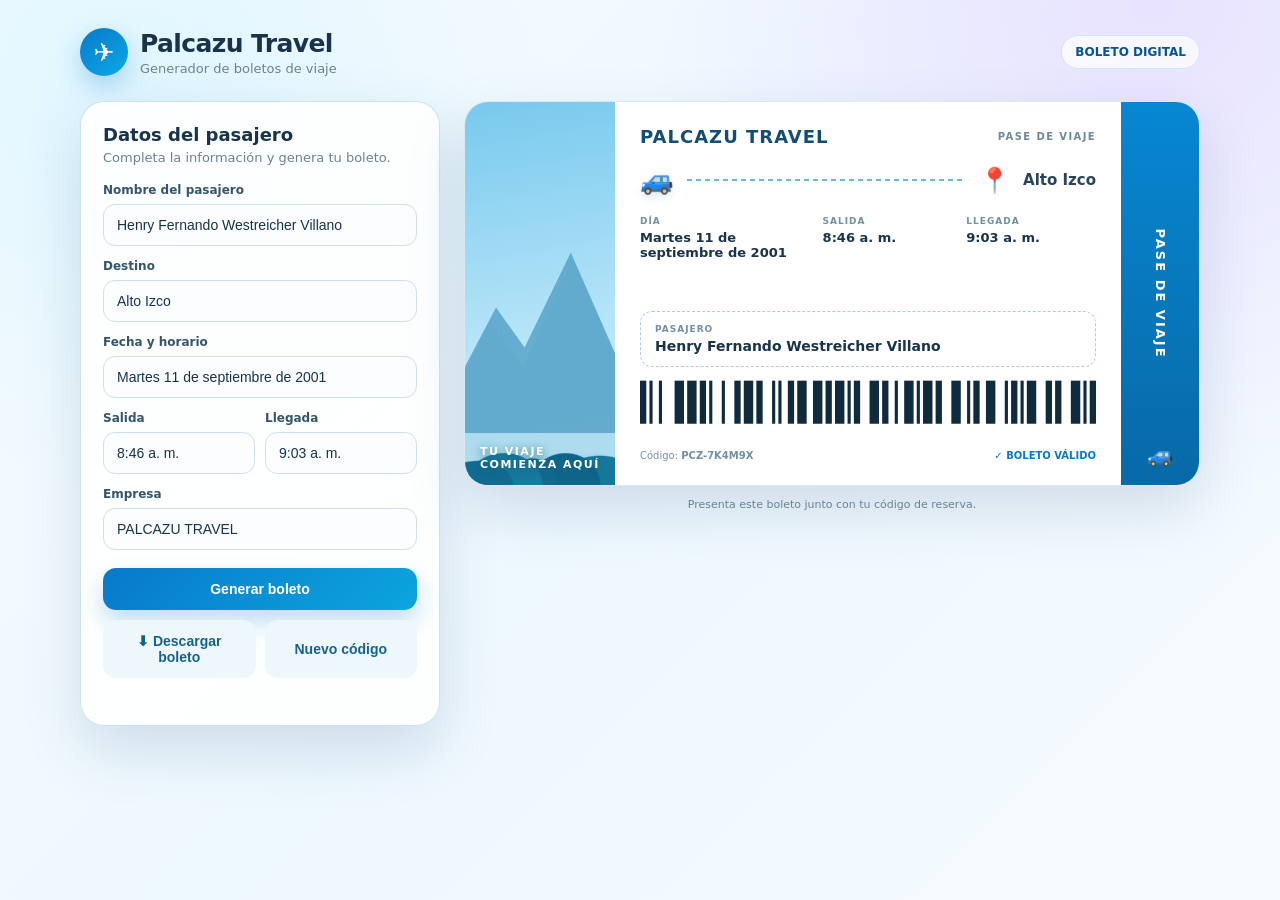
==== index.html @ debd3571 "Rename palcazu_travel_generador-1.html to index.html" ====
<!DOCTYPE html>
<html lang="es">
<head>
<meta charset="UTF-8">
<meta name="viewport" content="width=device-width, initial-scale=1.0">
<title>Palcazu Travel — Generador de boletos digitales</title>
<style>
  :root{
    --blue:#0879c9;
    --blue-dark:#07558e;
    --sky:#eaf7ff;
    --ink:#18334a;
    --muted:#6c8292;
    --line:#cfe4ef;
    --white:#fff;
    --shadow:0 24px 60px rgba(12,70,105,.15);
  }
  *{box-sizing:border-box}
  body{
    margin:0;
    min-height:100vh;
    font-family:Inter,system-ui,-apple-system,BlinkMacSystemFont,"Segoe UI",sans-serif;
    color:var(--ink);
    background:
      radial-gradient(circle at 10% 10%, #dff6ff 0, transparent 30%),
      radial-gradient(circle at 90% 0%, #e8e2ff 0, transparent 35%),
      linear-gradient(135deg,#f7fcff,#eef8ff 50%,#f7fbff);
    padding:28px 16px 50px;
  }
  .app{max-width:1120px;margin:auto}
  header{
    display:flex;align-items:center;justify-content:space-between;gap:18px;
    margin-bottom:25px;
    animation:drop .65s ease both;
  }
  .brand{display:flex;align-items:center;gap:12px}
  .brand-mark{
    width:48px;height:48px;border-radius:50%;
    display:grid;place-items:center;color:white;font-size:25px;
    background:linear-gradient(145deg,var(--blue),#0ca9e8);
    box-shadow:0 10px 25px rgba(8,121,201,.28);
  }
  h1{font-size:25px;margin:0 0 3px;letter-spacing:-.6px}
  .subtitle{font-size:13px;color:var(--muted)}
  .badge{
    border:1px solid #c9e8f7;background:rgba(255,255,255,.72);
    padding:9px 13px;border-radius:999px;font-size:12px;font-weight:700;color:var(--blue-dark)
  }
  .layout{display:grid;grid-template-columns:360px 1fr;gap:24px;align-items:start}
  .panel{
    background:rgba(255,255,255,.88);border:1px solid rgba(190,220,235,.8);
    border-radius:24px;padding:22px;box-shadow:var(--shadow);
    animation:rise .7s .08s ease both;
  }
  .panel h2{margin:0 0 5px;font-size:18px}
  .panel p{margin:0 0 18px;color:var(--muted);font-size:13px}
  label{display:block;font-size:12px;font-weight:800;margin:13px 0 7px;color:#34556c}
  input{
    width:100%;padding:12px 13px;border-radius:12px;border:1px solid #cfe0ea;
    outline:none;background:#fbfdff;color:var(--ink);font-size:14px;transition:.2s;
  }
  input:focus{border-color:#65b9e8;box-shadow:0 0 0 4px rgba(53,171,230,.12)}
  .two{display:grid;grid-template-columns:1fr 1fr;gap:10px}
  button{
    border:0;border-radius:13px;padding:13px 16px;font-weight:800;font-size:14px;
    cursor:pointer;transition:transform .2s,box-shadow .2s,filter .2s;
  }
  button:hover{transform:translateY(-2px);filter:brightness(1.03)}
  .primary{width:100%;margin-top:18px;color:#fff;background:linear-gradient(135deg,var(--blue),#0ca5df);box-shadow:0 12px 24px rgba(8,121,201,.25)}
  .secondary{background:#edf7fc;color:#14638d}
  .actions{display:grid;grid-template-columns:1fr 1fr;gap:9px;margin-top:10px}
  .preview-wrap{animation:rise .7s .16s ease both}
  .ticket{
    position:relative;overflow:hidden;
    background:#fff;border:1px solid #d8e9f1;border-radius:24px;
    box-shadow:var(--shadow);min-height:385px;
    display:grid;grid-template-columns:150px 1fr 78px;
  }
  .ticket:after{
    content:"";position:absolute;inset:0;pointer-events:none;
    background:linear-gradient(115deg,transparent 25%,rgba(255,255,255,.65) 47%,transparent 62%);
    transform:translateX(-130%);animation:shine 5s 1.2s infinite;
  }
  .scene{
    position:relative;background:linear-gradient(170deg,#78c9ee,#dff7ff);
    overflow:hidden;
  }
  .mountain{
    position:absolute;left:-35px;right:-35px;bottom:52px;height:190px;
    background:#4b9bc3;clip-path:polygon(0 100%,30% 34%,43% 55%,64% 5%,100% 100%);
    opacity:.75;
  }
  .mountain.back{bottom:34px;background:#a9d9ed;transform:scale(1.12);opacity:.85}
  .trees{position:absolute;bottom:0;left:0;right:0;height:92px;background:
    radial-gradient(ellipse at 8% 100%,#126a91 0 18%,transparent 19%),
    radial-gradient(ellipse at 26% 100%,#177a9e 0 24%,transparent 25%),
    radial-gradient(ellipse at 45% 100%,#126a91 0 20%,transparent 21%),
    radial-gradient(ellipse at 67% 100%,#0f668b 0 24%,transparent 25%),
    radial-gradient(ellipse at 90% 100%,#16799c 0 22%,transparent 23%);
  }
  .scene-title{position:absolute;left:15px;bottom:14px;color:#fff;font-size:11px;font-weight:800;letter-spacing:1.5px;text-transform:uppercase;text-shadow:0 2px 8px #17617e}
  .main-info{padding:24px 25px;display:flex;flex-direction:column}
  .topline{display:flex;align-items:center;justify-content:space-between;gap:12px}
  .company{font-weight:900;color:#124d73;letter-spacing:1px;font-size:18px}
  .mini{font-size:10px;color:#6f8998;font-weight:700;letter-spacing:1.4px}
  .route{display:flex;align-items:center;gap:13px;margin:17px 0 20px}
  .car{font-size:27px;color:var(--blue);filter:drop-shadow(0 4px 4px rgba(8,121,201,.14))}
  .route-line{height:2px;flex:1;background:repeating-linear-gradient(90deg,#67b9df 0 5px,transparent 5px 9px);position:relative}
  .pin{font-size:25px;color:var(--blue)}
  .destination{font-size:15px;font-weight:900;color:#29455a}
  .fields{display:grid;grid-template-columns:1.3fr 1fr 1fr;gap:14px;margin-bottom:19px}
  .field .label{font-size:9px;color:#7290a0;font-weight:800;text-transform:uppercase;letter-spacing:1px}
  .field .value{font-size:13px;font-weight:850;margin-top:4px}
  .passenger{border:1px dashed #a9cfdf;border-radius:12px;padding:12px 14px;margin-top:auto}
  .passenger small{display:block;font-size:9px;color:#73909f;text-transform:uppercase;font-weight:800;letter-spacing:1px}
  .passenger strong{display:block;margin-top:4px;font-size:14px}
  .barcode-box{margin-top:12px;display:flex;align-items:center;justify-content:center;height:58px;overflow:hidden}
  #barcode{width:100%;height:58px}
  .side{
    background:linear-gradient(180deg,#0787d3,#0869a6);
    color:#fff;display:flex;align-items:center;justify-content:center;position:relative;
  }
  .side-content{transform:rotate(90deg);white-space:nowrap;font-weight:900;letter-spacing:2px;font-size:13px}
  .side-car{position:absolute;bottom:18px;font-size:21px}
  .ticket-footer{display:flex;justify-content:space-between;align-items:center;margin-top:13px;color:#7390a0;font-size:10px}
  .valid{color:#0879c9;font-weight:900}
  .help{
    margin-top:12px;text-align:center;font-size:11px;color:#718997;
  }
  @keyframes rise{from{opacity:0;transform:translateY(18px)}to{opacity:1;transform:none}}
  @keyframes drop{from{opacity:0;transform:translateY(-12px)}to{opacity:1;transform:none}}
  @keyframes shine{0%,55%{transform:translateX(-130%)}75%,100%{transform:translateX(130%)}}
  @media(max-width:850px){
    .layout{grid-template-columns:1fr}
    .panel{order:2}
    .preview-wrap{order:1}
  }
  @media(max-width:620px){
    body{padding:18px 10px 35px}
    header{align-items:flex-start}
    .badge{display:none}
    .ticket{grid-template-columns:1fr 55px;min-height:430px}
    .scene{display:none}
    .main-info{padding:21px}
    .fields{grid-template-columns:1fr 1fr}
    .fields .field:first-child{grid-column:1/-1}
  }
  @media print{
    body{background:#fff;padding:0}
    header,.panel,.help{display:none!important}
    .preview-wrap{animation:none}
    .ticket{box-shadow:none;border:1px solid #bbb;max-width:850px;margin:0 auto}
  }
</style>
</head>
<body>
<div class="app">
  <header>
    <div class="brand">
      <div class="brand-mark">✈</div>
      <div>
        <h1>Palcazu Travel</h1>
        <div class="subtitle">Generador de boletos de viaje</div>
      </div>
    </div>
    <div class="badge">BOLETO DIGITAL</div>
  </header>

  <div class="layout">
    <section class="panel">
      <h2>Datos del pasajero</h2>
      <p>Completa la información y genera tu boleto.</p>

      <label for="passenger">Nombre del pasajero</label>
      <input id="passenger" value="Henry Fernando Westreicher Villano">

      <label for="destination">Destino</label>
      <input id="destination" value="Alto Izco">

      <label>Fecha y horario</label>
      <input id="date" value="Martes 11 de septiembre de 2001">

      <div class="two">
        <div>
          <label for="departure">Salida</label>
          <input id="departure" value="8:46 a. m.">
        </div>
        <div>
          <label for="arrival">Llegada</label>
          <input id="arrival" value="9:03 a. m.">
        </div>
      </div>

      <label for="company">Empresa</label>
      <input id="company" value="PALCAZU TRAVEL">

      <button class="primary" onclick="generateTicket()">Generar boleto</button>
      <div class="actions">
        <button class="secondary" onclick="downloadTicket()">⬇ Descargar boleto</button>
        <button class="secondary" onclick="randomCode()">Nuevo código</button>
      </div>
      <div id="downloadStatus" style="font-size:11px;color:#0879c9;text-align:center;margin-top:9px;min-height:16px"></div>
    </section>

    <section class="preview-wrap">
      <div class="ticket" id="ticket">
        <div class="scene">
          <div class="mountain back"></div>
          <div class="mountain"></div>
          <div class="trees"></div>
          <div class="scene-title">Tu viaje comienza aquí</div>
        </div>

        <div class="main-info">
          <div class="topline">
            <div class="company" id="outCompany">PALCAZU TRAVEL</div>
            <div class="mini">PASE DE VIAJE</div>
          </div>

          <div class="route">
            <div class="car">🚙</div>
            <div class="route-line"></div>
            <div class="pin">📍</div>
            <div class="destination" id="outDestination">Alto Izco</div>
          </div>

          <div class="fields">
            <div class="field">
              <div class="label">Día</div>
              <div class="value" id="outDate">Martes 11 de septiembre de 2001</div>
            </div>
            <div class="field">
              <div class="label">Salida</div>
              <div class="value" id="outDeparture">8:46 a. m.</div>
            </div>
            <div class="field">
              <div class="label">Llegada</div>
              <div class="value" id="outArrival">9:03 a. m.</div>
            </div>
          </div>

          <div class="passenger">
            <small>Pasajero</small>
            <strong id="outPassenger">Henry Fernando Westreicher Villano</strong>
          </div>

          <div class="barcode-box">
            <svg id="barcode" viewBox="0 0 500 70" preserveAspectRatio="none"></svg>
          </div>

          <div class="ticket-footer">
            <span>Código: <b id="outCode">PCZ-7K4M9X</b></span>
            <span class="valid">✓ BOLETO VÁLIDO</span>
          </div>
        </div>

        <div class="side">
          <div class="side-content">PASE DE VIAJE</div>
          <div class="side-car">🚙</div>
        </div>
      </div>
      <div class="help">Presenta este boleto junto con tu código de reserva.</div>
    </section>
  </div>
</div>

<script>
let ticketCode = "PCZ-7K4M9X";

function escapeHtml(value){
  return String(value).replace(/[&<>"']/g, c => ({
    "&":"&amp;","<":"&lt;",">":"&gt;",'"':"&quot;","'":"&#039;"
  }[c]));
}

function makeCode(){
  const chars="ABCDEFGHJKLMNPQRSTUVWXYZ23456789";
  let s="PCZ-";
  for(let i=0;i<6;i++) s+=chars[Math.floor(Math.random()*chars.length)];
  return s;
}

/* Code-128B barcode rendered without external libraries. */
function code128B(text){
  const patterns=[
    "212222","222122","222221","121223","121322","131222","122213","122312","132212","221213",
    "221312","231212","112232","122132","122231","113222","123122","123221","223211","221132",
    "221231","213212","223112","312131","311222","321122","321221","312212","322112","322211",
    "212123","212321","232121","111323","131123","131321","112313","132113","132311","211313",
    "231113","231311","112133","112331","132131","113123","113321","133121","313121","211331",
    "231131","213113","213311","213131","311123","311321","331121","312113","312311","332111",
    "314111","221411","431111","111224","111422","121124","121421","141122","141221","112214",
    "112412","122114","122411","142112","142211","241211","221114","413111","241112","134111",
    "111242","121142","121241","114212","124112","124211","411212","421112","421211","212141",
    "214121","412121","111143","111341","131141","114113","114311","411113","411311","113141",
    "114131","311141","411131","211412","211214","211232","2331112"
  ];
  let values=[104];
  for(const ch of text) values.push(ch.charCodeAt(0)-32);
  let checksum=104;
  for(let i=1;i<values.length;i++) checksum += values[i]*i;
  values.push(checksum%103,106);
  let x=0, svg=`<rect x="0" y="0" width="500" height="70" fill="white"/>`;
  const totalModules=values.reduce((sum,v)=>sum+patterns[v].split("").reduce((a,n)=>a+Number(n),0),0);
  const scale=500/totalModules;
  for(const v of values){
    const p=patterns[v];
    for(let i=0;i<p.length;i++){
      const w=Number(p[i])*scale;
      if(i%2===0) svg+=`<rect x="${x.toFixed(2)}" y="2" width="${w.toFixed(2)}" height="52" fill="#102b3e"/>`;
      x+=w;
    }
  }
  return svg;
}

function renderBarcode(){
  document.getElementById("barcode").innerHTML=code128B(ticketCode);
}

function randomCode(){
  ticketCode=makeCode();
  document.getElementById("outCode").textContent=ticketCode;
  renderBarcode();
}


function xmlEscape(value){
  return String(value).replace(/&/g,"&amp;").replace(/</g,"&lt;").replace(/>/g,"&gt;")
    .replace(/"/g,"&quot;").replace(/'/g,"&apos;");
}

function downloadTicket(){
  const passenger = document.getElementById("outPassenger").textContent;
  const destination = document.getElementById("outDestination").textContent;
  const date = document.getElementById("outDate").textContent;
  const departure = document.getElementById("outDeparture").textContent;
  const arrival = document.getElementById("outArrival").textContent;
  const company = document.getElementById("outCompany").textContent;
  const code = document.getElementById("outCode").textContent;
  const barcode = document.getElementById("barcode").innerHTML;

  const W=1200, H=610;
  const svg = `
  <svg xmlns="http://www.w3.org/2000/svg" width="${W}" height="${H}" viewBox="0 0 ${W} ${H}">
    <defs>
      <linearGradient id="bg" x1="0" y1="0" x2="1" y2="1">
        <stop offset="0" stop-color="#ffffff"/><stop offset="1" stop-color="#f5fbff"/>
      </linearGradient>
      <linearGradient id="blue" x1="0" y1="0" x2="0" y2="1">
        <stop offset="0" stop-color="#0787d3"/><stop offset="1" stop-color="#0869a6"/>
      </linearGradient>
      <linearGradient id="scene" x1="0" y1="0" x2="0" y2="1">
        <stop offset="0" stop-color="#78c9ee"/><stop offset="1" stop-color="#dff7ff"/>
      </linearGradient>
      <filter id="shadow" x="-20%" y="-20%" width="140%" height="150%">
        <feDropShadow dx="0" dy="18" stdDeviation="18" flood-color="#0c4669" flood-opacity=".16"/>
      </filter>
      <clipPath id="leftClip"><rect x="45" y="55" width="235" height="500" rx="22"/></clipPath>
    </defs>

    <rect width="${W}" height="${H}" fill="url(#bg)"/>
    <rect x="45" y="55" width="1110" height="500" rx="26" fill="white" stroke="#d8e9f1" stroke-width="2" filter="url(#shadow)"/>

    <rect x="45" y="55" width="235" height="500" rx="22" fill="url(#scene)"/>
    <g clip-path="url(#leftClip)">
      <path d="M0 555 L90 335 L145 405 L205 215 L340 555Z" fill="#a9d9ed"/>
      <path d="M0 555 L115 380 L170 450 L230 300 L355 555Z" fill="#4b9bc3" opacity=".78"/>
      <path d="M0 555 C55 470 90 470 145 555 C190 470 240 455 300 555 C335 475 380 480 420 555Z" fill="#126a91"/>
    </g>
    <text x="68" y="525" fill="white" font-family="Arial,sans-serif" font-size="13" font-weight="700" letter-spacing="2">TU VIAJE COMIENZA AQUÍ</text>

    <text x="315" y="112" fill="#124d73" font-family="Arial,sans-serif" font-size="28" font-weight="900" letter-spacing="1">${xmlEscape(company)}</text>
    <text x="1020" y="112" text-anchor="end" fill="#6f8998" font-family="Arial,sans-serif" font-size="13" font-weight="700" letter-spacing="2">PASE DE VIAJE</text>

    <text x="315" y="165" fill="#0879c9" font-family="Arial,sans-serif" font-size="38">🚙</text>
    <path d="M370 165 H965" stroke="#67b9df" stroke-width="3" stroke-dasharray="7 7"/>
    <text x="980" y="168" fill="#0879c9" font-family="Arial,sans-serif" font-size="32">●</text>
    <text x="1018" y="168" fill="#29455a" font-family="Arial,sans-serif" font-size="18" font-weight="900">${xmlEscape(destination)}</text>

    <text x="315" y="222" fill="#7290a0" font-family="Arial,sans-serif" font-size="11" font-weight="800" letter-spacing="1">DÍA</text>
    <text x="315" y="244" fill="#18334a" font-family="Arial,sans-serif" font-size="16" font-weight="800">${xmlEscape(date)}</text>

    <text x="700" y="222" fill="#7290a0" font-family="Arial,sans-serif" font-size="11" font-weight="800" letter-spacing="1">SALIDA</text>
    <text x="700" y="244" fill="#18334a" font-family="Arial,sans-serif" font-size="16" font-weight="800">${xmlEscape(departure)}</text>

    <text x="865" y="222" fill="#7290a0" font-family="Arial,sans-serif" font-size="11" font-weight="800" letter-spacing="1">LLEGADA</text>
    <text x="865" y="244" fill="#18334a" font-family="Arial,sans-serif" font-size="16" font-weight="800">${xmlEscape(arrival)}</text>

    <rect x="315" y="275" width="680" height="75" rx="13" fill="#fff" stroke="#a9cfdf" stroke-width="2" stroke-dasharray="6 5"/>
    <text x="335" y="300" fill="#73909f" font-family="Arial,sans-serif" font-size="11" font-weight="800" letter-spacing="1">PASAJERO</text>
    <text x="335" y="328" fill="#18334a" font-family="Arial,sans-serif" font-size="18" font-weight="900">${xmlEscape(passenger)}</text>

    <rect x="315" y="370" width="680" height="80" fill="white"/>
    <g transform="translate(315 380) scale(1.36 .98)">${barcode}</g>

    <text x="315" y="490" fill="#7390a0" font-family="Arial,sans-serif" font-size="13">Código: <tspan font-weight="900" fill="#18334a">${xmlEscape(code)}</tspan></text>
    <text x="995" y="490" text-anchor="end" fill="#0879c9" font-family="Arial,sans-serif" font-size="13" font-weight="900">✓ BOLETO VÁLIDO</text>

    <rect x="1077" y="55" width="78" height="500" rx="0" fill="url(#blue)"/>
    <g transform="translate(1116 310) rotate(90)">
      <text text-anchor="middle" fill="white" font-family="Arial,sans-serif" font-size="15" font-weight="900" letter-spacing="3">PASE DE VIAJE</text>
    </g>
    <text x="1116" y="525" text-anchor="middle" fill="white" font-family="Arial,sans-serif" font-size="25">🚙</text>
  </svg>`;

  const blob = new Blob([svg], {type:"image/svg+xml;charset=utf-8"});
  const url = URL.createObjectURL(blob);
  const img = new Image();

  img.onload = () => {
    const canvas = document.createElement("canvas");
    canvas.width = W * 2;
    canvas.height = H * 2;
    const ctx = canvas.getContext("2d");
    ctx.fillStyle = "#ffffff";
    ctx.fillRect(0,0,canvas.width,canvas.height);
    ctx.drawImage(img,0,0,canvas.width,canvas.height);
    URL.revokeObjectURL(url);

    canvas.toBlob((png) => {
      const downloadUrl = URL.createObjectURL(png);
      const a = document.createElement("a");
      a.href = downloadUrl;
      a.download = `boleto-${code}.png`;
      document.body.appendChild(a);
      a.click();
      a.remove();
      setTimeout(() => URL.revokeObjectURL(downloadUrl), 1000);

      const status = document.getElementById("downloadStatus");
      status.textContent = "✓ Boleto descargado correctamente";
      setTimeout(() => status.textContent="", 3500);
    }, "image/png");
  };

  img.onerror = () => {
    URL.revokeObjectURL(url);
    const a=document.createElement("a");
    a.href=URL.createObjectURL(blob);
    a.download=`boleto-${code}.svg`;
    a.click();
  };
  img.src = url;
}

function generateTicket(){
  const data={
    passenger:document.getElementById("passenger").value.trim() || "Pasajero",
    destination:document.getElementById("destination").value.trim() || "Destino",
    date:document.getElementById("date").value.trim() || "Fecha",
    departure:document.getElementById("departure").value.trim() || "--",
    arrival:document.getElementById("arrival").value.trim() || "--",
    company:document.getElementById("company").value.trim() || "PALCAZU TRAVEL"
  };
  document.getElementById("outPassenger").textContent=data.passenger;
  document.getElementById("outDestination").textContent=data.destination;
  document.getElementById("outDate").textContent=data.date;
  document.getElementById("outDeparture").textContent=data.departure;
  document.getElementById("outArrival").textContent=data.arrival;
  document.getElementById("outCompany").textContent=data.company.toUpperCase();
  randomCode();

  const ticket=document.getElementById("ticket");
  ticket.animate([
    {transform:"scale(.985)",opacity:.75},
    {transform:"scale(1.01)",opacity:1},
    {transform:"scale(1)",opacity:1}
  ],{duration:420,easing:"cubic-bezier(.2,.8,.2,1)"});
}
renderBarcode();
</script>
</body>
</html>
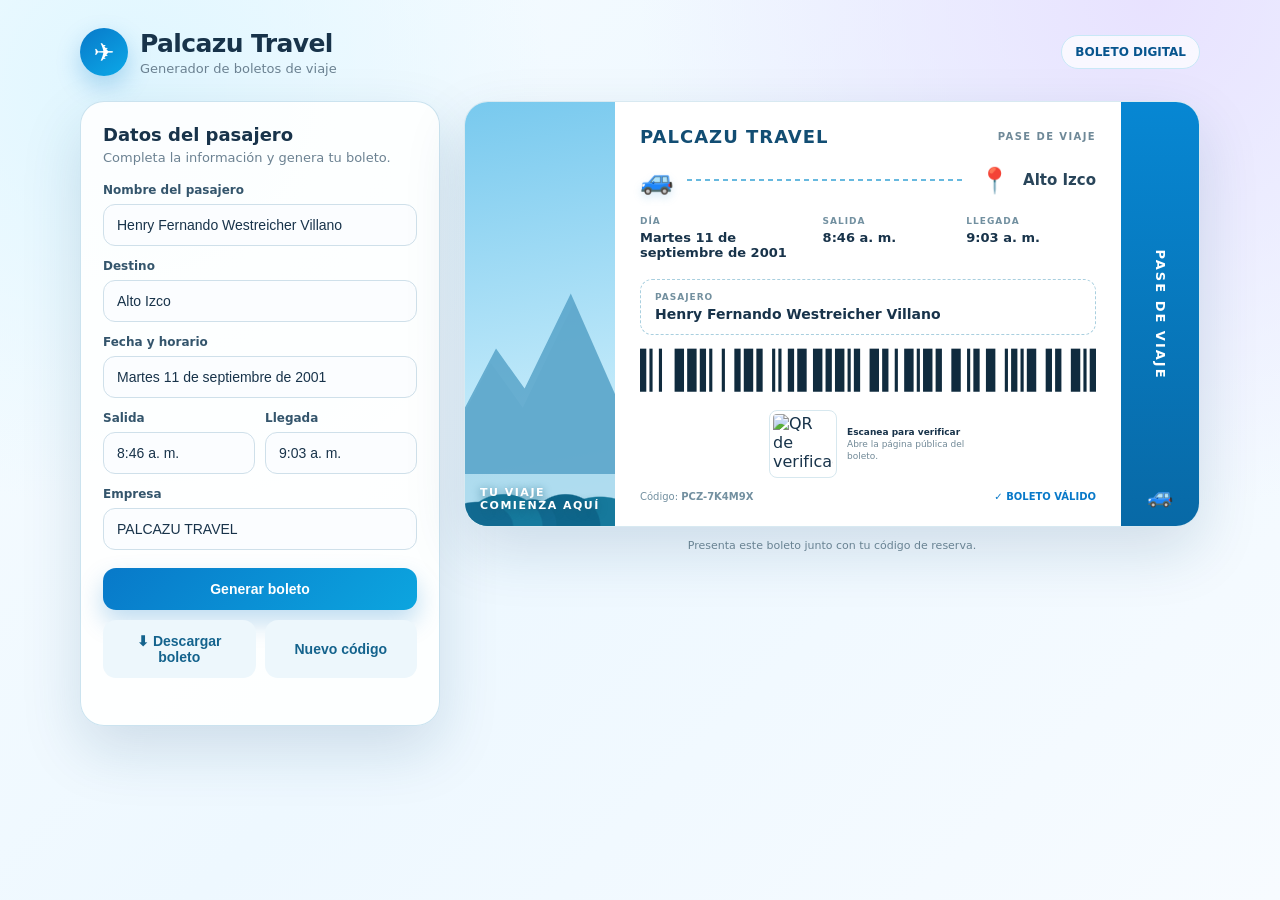
==== commit b2b83658: "Rename palcazu_travel_generador-3.html to index.html" ====
--- a/index.html
+++ b/index.html
@@ -3,7 +3,7 @@
 <head>
 <meta charset="UTF-8">
 <meta name="viewport" content="width=device-width, initial-scale=1.0">
-<title>Palcazu Travel — Generador de boletos digitales</title>
+<title>Palcazu Travel — Boletos digitales</title>
 <style>
   :root{
     --blue:#0879c9;
@@ -127,6 +127,22 @@
   .help{
     margin-top:12px;text-align:center;font-size:11px;color:#718997;
   }
+  .verify-wrap{max-width:760px;margin:35px auto;background:rgba(255,255,255,.94);border:1px solid #cfe4ef;border-radius:26px;padding:28px;box-shadow:var(--shadow);animation:rise .7s ease both}
+  .verify-head{display:flex;align-items:center;justify-content:space-between;gap:15px;margin-bottom:20px}
+  .verify-head h2{margin:0;font-size:22px}
+  .verify-ok{color:#0879c9;font-weight:900;font-size:12px}
+  .verify-grid{display:grid;grid-template-columns:1fr 190px;gap:22px;align-items:center}
+  .verify-data{display:grid;grid-template-columns:1fr 1fr;gap:12px}
+  .verify-card{border:1px solid #d9eaf2;border-radius:14px;padding:12px 14px;background:#fbfdff}
+  .verify-card.full{grid-column:1/-1}
+  .verify-card small{display:block;color:#7892a0;font-size:9px;font-weight:800;text-transform:uppercase;letter-spacing:1px}
+  .verify-card strong{display:block;margin-top:5px;font-size:14px;color:#18334a;overflow-wrap:anywhere}
+  .verify-code{text-align:center;border:1px dashed #a9cfdf;border-radius:18px;padding:15px;background:#fff}
+  .verify-code img{width:150px;height:150px;display:block;margin:auto}
+  .verify-code b{display:block;margin-top:9px;font-size:12px;color:#18334a}
+  .verify-note{margin-top:18px;text-align:center;color:#718997;font-size:11px}
+  .back-link{display:inline-block;margin-top:14px;color:#0879c9;font-weight:800;text-decoration:none;font-size:12px}
+  @media(max-width:620px){.verify-wrap{margin:20px auto;padding:20px}.verify-grid{grid-template-columns:1fr}.verify-data{grid-template-columns:1fr}.verify-card.full{grid-column:auto}.verify-code{order:-1}}
   @keyframes rise{from{opacity:0;transform:translateY(18px)}to{opacity:1;transform:none}}
   @keyframes drop{from{opacity:0;transform:translateY(-12px)}to{opacity:1;transform:none}}
   @keyframes shine{0%,55%{transform:translateX(-130%)}75%,100%{transform:translateX(130%)}}
@@ -165,6 +181,33 @@
     </div>
     <div class="badge">BOLETO DIGITAL</div>
   </header>
+
+  <div id="publicVerification" class="verify-wrap" style="display:none">
+    <div class="verify-head">
+      <div>
+        <h2>Verificación pública del boleto</h2>
+        <div class="subtitle">Palcazu Travel</div>
+      </div>
+      <div class="verify-ok">✓ BOLETO VÁLIDO</div>
+    </div>
+    <div class="verify-grid">
+      <div class="verify-data">
+        <div class="verify-card full"><small>Pasajero</small><strong id="verifyPassenger"></strong></div>
+        <div class="verify-card"><small>Destino</small><strong id="verifyDestination"></strong></div>
+        <div class="verify-card"><small>Empresa</small><strong id="verifyCompany"></strong></div>
+        <div class="verify-card"><small>Fecha</small><strong id="verifyDate"></strong></div>
+        <div class="verify-card"><small>Salida</small><strong id="verifyDeparture"></strong></div>
+        <div class="verify-card"><small>Llegada</small><strong id="verifyArrival"></strong></div>
+        <div class="verify-card full"><small>Código de reserva</small><strong id="verifyCode"></strong></div>
+      </div>
+      <div class="verify-code">
+        <img id="verifyQr" alt="Código QR del boleto">
+        <b>Escaneo verificado</b>
+      </div>
+    </div>
+    <div class="verify-note">Esta información es visible públicamente para cualquier persona que escanee el código del boleto.</div>
+    <a class="back-link" href="./">← Generar otro boleto</a>
+  </div>
 
   <div class="layout">
     <section class="panel">
@@ -247,6 +290,10 @@
           <div class="barcode-box">
             <svg id="barcode" viewBox="0 0 500 70" preserveAspectRatio="none"></svg>
           </div>
+          <div style="display:flex;justify-content:center;align-items:center;gap:10px;margin-top:5px">
+            <img id="ticketQr" alt="QR de verificación" style="width:68px;height:68px;border:1px solid #d7e8ef;border-radius:8px;background:#fff;padding:3px">
+            <div style="font-size:9px;color:#718997;line-height:1.35;max-width:120px"><b style="color:#18334a">Escanea para verificar</b><br>Abre la página pública del boleto.</div>
+          </div>
 
           <div class="ticket-footer">
             <span>Código: <b id="outCode">PCZ-7K4M9X</b></span>
@@ -265,7 +312,46 @@
 </div>
 
 <script>
+const PUBLIC_BASE = "https://gherrera12345.github.io/Palcazu-Travel/";
 let ticketCode = "PCZ-7K4M9X";
+
+function ticketData(){
+  return {
+    passenger:document.getElementById("outPassenger").textContent,
+    destination:document.getElementById("outDestination").textContent,
+    date:document.getElementById("outDate").textContent,
+    departure:document.getElementById("outDeparture").textContent,
+    arrival:document.getElementById("outArrival").textContent,
+    company:document.getElementById("outCompany").textContent,
+    code:document.getElementById("outCode").textContent
+  };
+}
+
+function encodeTicket(data){
+  const json=JSON.stringify(data);
+  const bytes=new TextEncoder().encode(json);
+  let binary="";
+  bytes.forEach(b=>binary+=String.fromCharCode(b));
+  return btoa(binary).replace(/\+/g,"-").replace(/\//g,"_").replace(/=+$/g,"");
+}
+
+function decodeTicket(token){
+  const pad=token.length%4?"=".repeat(4-token.length%4):"";
+  const binary=atob(token.replace(/-/g,"+").replace(/_/g,"/")+pad);
+  const bytes=Uint8Array.from(binary,c=>c.charCodeAt(0));
+  return JSON.parse(new TextDecoder().decode(bytes));
+}
+
+function publicTicketUrl(){
+  return PUBLIC_BASE+"?ticket="+encodeTicket(ticketData());
+}
+
+function renderQr(imgId,url){
+  const img=document.getElementById(imgId);
+  if(img) img.src="https://api.qrserver.com/v1/create-qr-code/?size=220x220&margin=8&data="+encodeURIComponent(url);
+}
+
+function renderTicketQr(){ renderQr("ticketQr",publicTicketUrl()); }
 
 function escapeHtml(value){
   return String(value).replace(/[&<>"']/g, c => ({
@@ -316,6 +402,7 @@
 
 function renderBarcode(){
   document.getElementById("barcode").innerHTML=code128B(ticketCode);
+  renderTicketQr();
 }
 
 function randomCode(){
@@ -444,6 +531,30 @@
   img.src = url;
 }
 
+function showPublicTicket(){
+  const params=new URLSearchParams(location.search);
+  const token=params.get("ticket");
+  if(!token) return false;
+  try{
+    const d=decodeTicket(token);
+    document.getElementById("publicVerification").style.display="block";
+    document.querySelector("header").style.display="none";
+    document.querySelector(".layout").style.display="none";
+    document.getElementById("verifyPassenger").textContent=d.passenger||"—";
+    document.getElementById("verifyDestination").textContent=d.destination||"—";
+    document.getElementById("verifyCompany").textContent=d.company||"—";
+    document.getElementById("verifyDate").textContent=d.date||"—";
+    document.getElementById("verifyDeparture").textContent=d.departure||"—";
+    document.getElementById("verifyArrival").textContent=d.arrival||"—";
+    document.getElementById("verifyCode").textContent=d.code||"—";
+    renderQr("verifyQr",location.href);
+    document.title="Verificación de boleto — "+(d.code||"Palcazu Travel");
+    return true;
+  }catch(e){
+    return false;
+  }
+}
+
 function generateTicket(){
   const data={
     passenger:document.getElementById("passenger").value.trim() || "Pasajero",
@@ -468,7 +579,7 @@
     {transform:"scale(1)",opacity:1}
   ],{duration:420,easing:"cubic-bezier(.2,.8,.2,1)"});
 }
-renderBarcode();
+if(!showPublicTicket()) renderBarcode();
 </script>
 </body>
 </html>
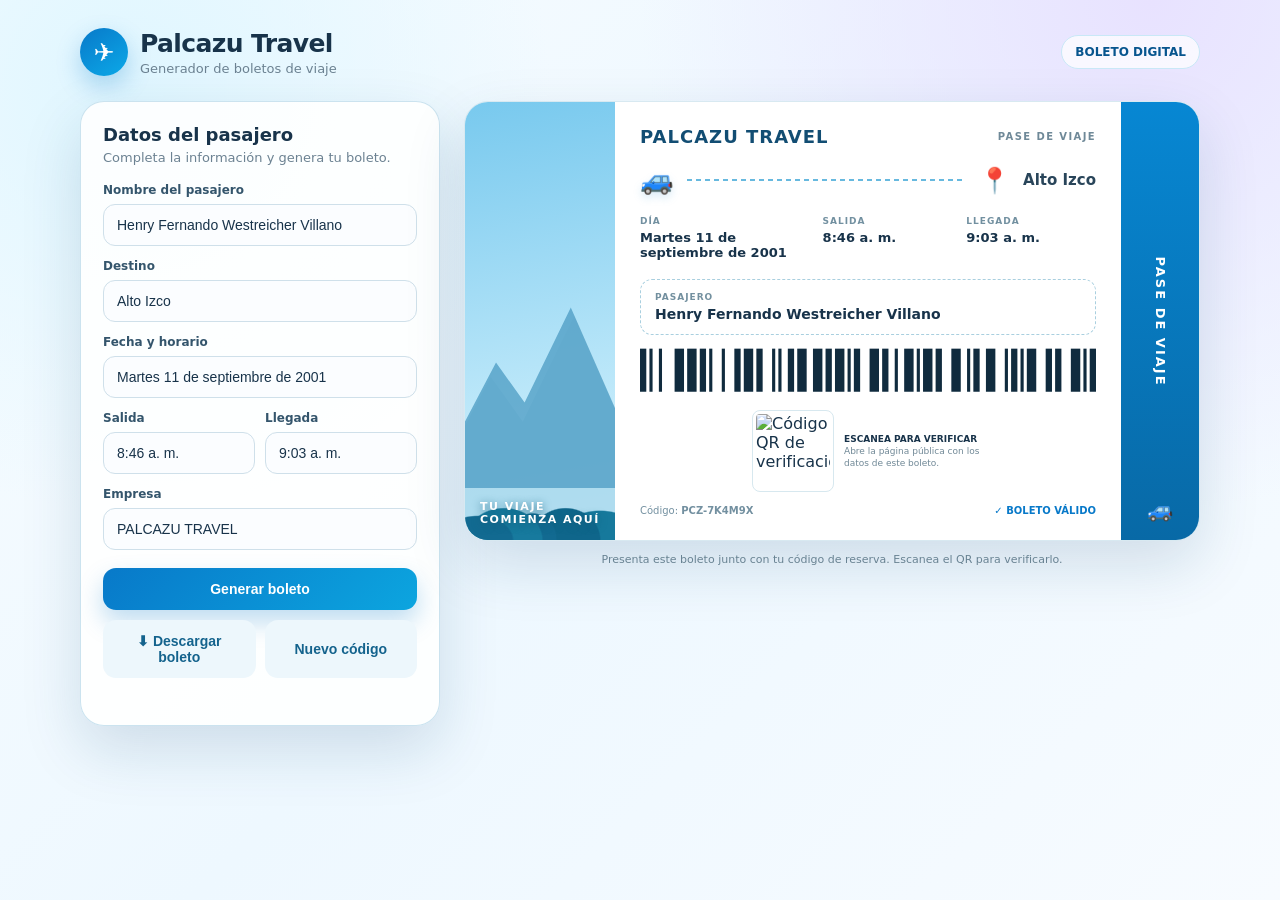
==== commit 1d46c75c: "Rename palcazu_travel_generador-5.html to index.html" ====
--- a/index.html
+++ b/index.html
@@ -201,7 +201,7 @@
         <div class="verify-card full"><small>Código de reserva</small><strong id="verifyCode"></strong></div>
       </div>
       <div class="verify-code">
-        <img id="verifyQr" alt="Código QR del boleto">
+        <img id="verifyQr" alt="Código QR del boleto" style="width:190px;height:190px;display:block">
         <b>Escaneo verificado</b>
       </div>
     </div>
@@ -291,8 +291,8 @@
             <svg id="barcode" viewBox="0 0 500 70" preserveAspectRatio="none"></svg>
           </div>
           <div style="display:flex;justify-content:center;align-items:center;gap:10px;margin-top:5px">
-            <img id="ticketQr" alt="QR de verificación" style="width:68px;height:68px;border:1px solid #d7e8ef;border-radius:8px;background:#fff;padding:3px">
-            <div style="font-size:9px;color:#718997;line-height:1.35;max-width:120px"><b style="color:#18334a">Escanea para verificar</b><br>Abre la página pública del boleto.</div>
+            <img id="ticketQr" alt="QR de verificación" style="width:82px;height:82px;border:1px solid #d7e8ef;border-radius:8px;background:#fff;padding:3px;display:block">
+            <div style="font-size:9px;color:#718997;line-height:1.35;max-width:140px"><b style="color:#18334a">ESCANEA PARA VERIFICAR</b><br>Abre la página pública con los datos de este boleto.</div>
           </div>
 
           <div class="ticket-footer">
@@ -306,7 +306,7 @@
           <div class="side-car">🚙</div>
         </div>
       </div>
-      <div class="help">Presenta este boleto junto con tu código de reserva.</div>
+      <div class="help">Presenta este boleto junto con tu código de reserva. Escanea el QR para verificarlo.</div>
     </section>
   </div>
 </div>
@@ -348,7 +348,13 @@
 
 function renderQr(imgId,url){
   const img=document.getElementById(imgId);
-  if(img) img.src="https://api.qrserver.com/v1/create-qr-code/?size=220x220&margin=8&data="+encodeURIComponent(url);
+  if(!img) return;
+  // QR generado como imagen, sin depender de una librería JavaScript externa.
+  // Así funciona también al publicar el archivo en GitHub Pages.
+  const qrUrl="https://api.qrserver.com/v1/create-qr-code/?size=300x300&margin=8&data="+encodeURIComponent(url);
+  img.src=qrUrl;
+  img.title="Escanea para verificar este boleto";
+  img.alt="Código QR de verificación";
 }
 
 function renderTicketQr(){ renderQr("ticketQr",publicTicketUrl()); }
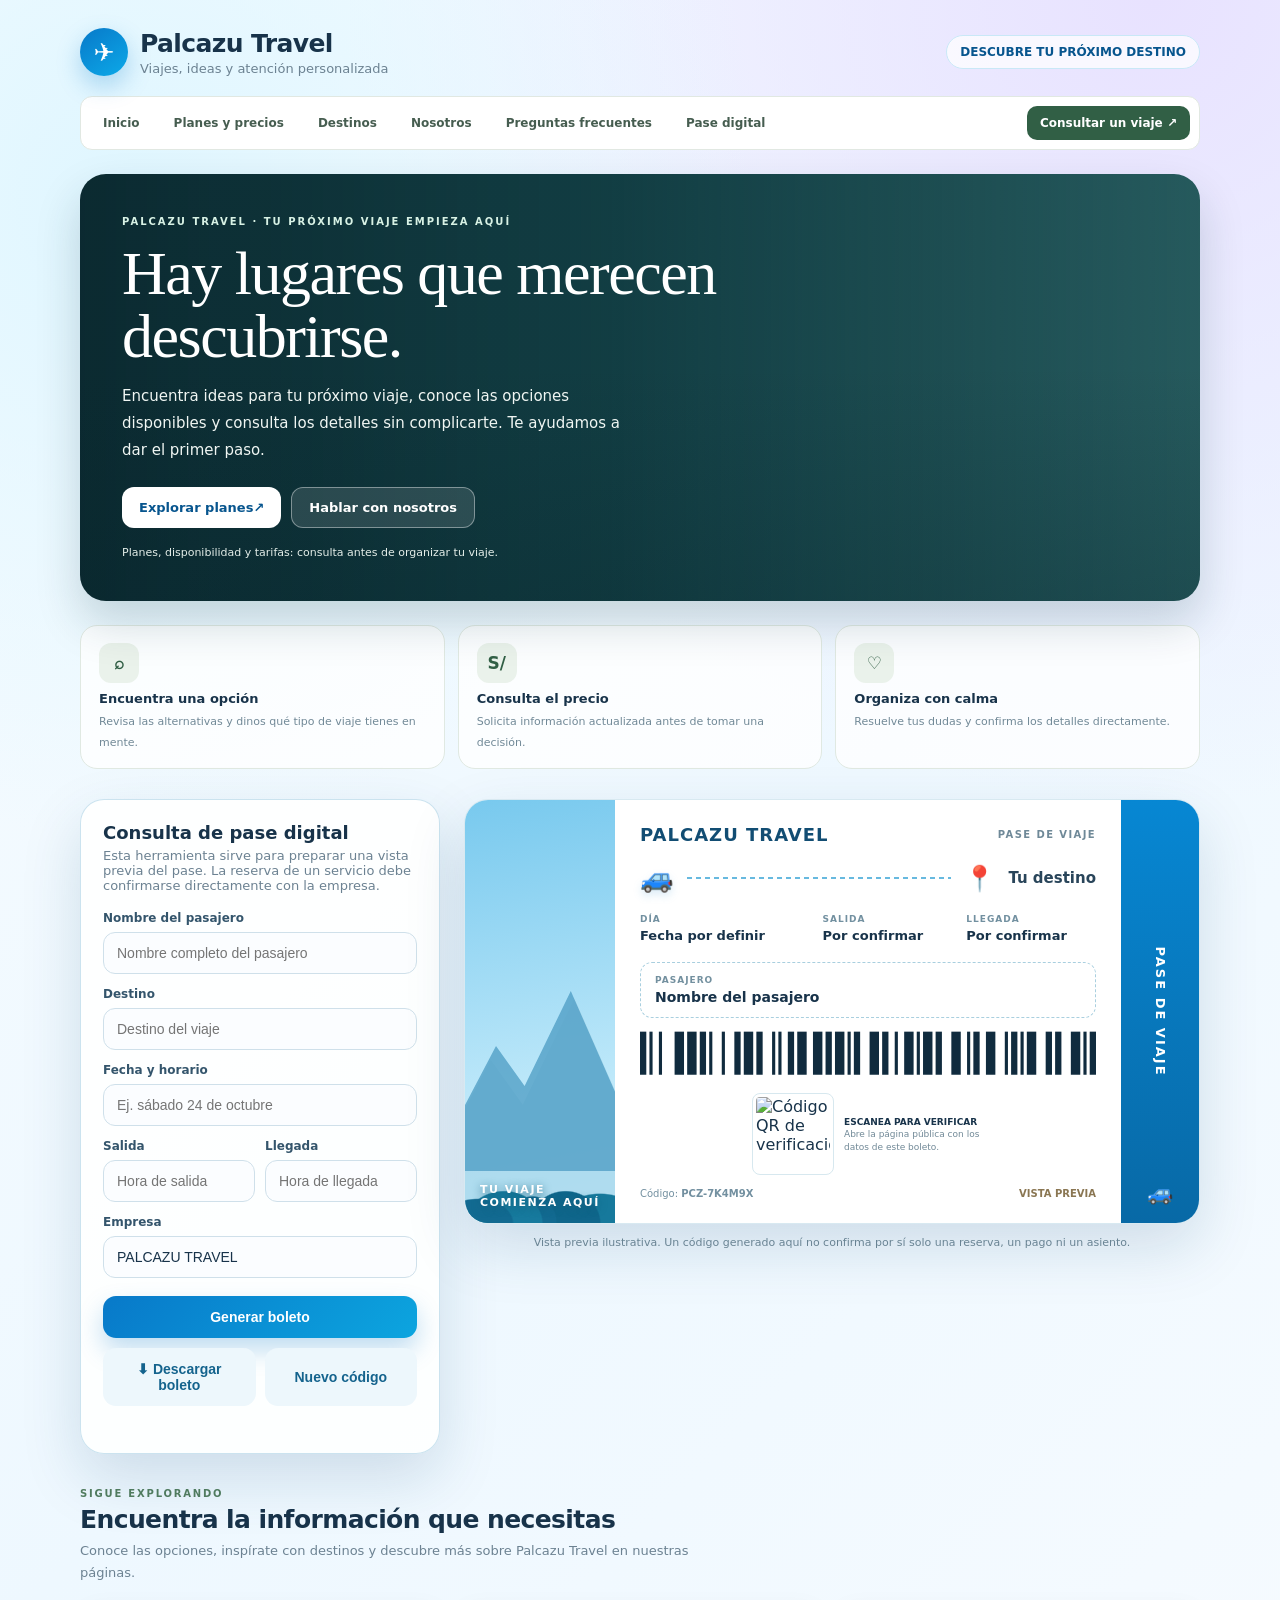
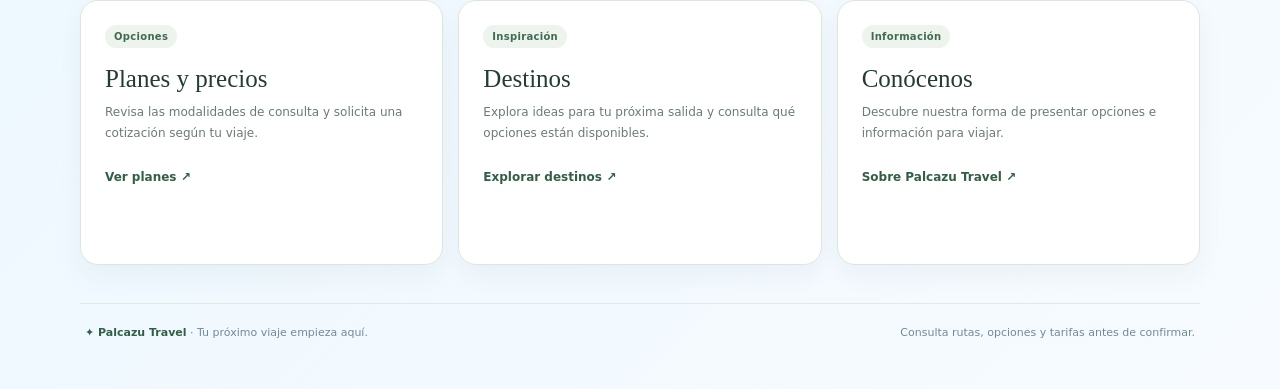
==== commit 33143a53: "Add files via upload" ====
--- a/index.html
+++ b/index.html
@@ -3,7 +3,7 @@
 <head>
 <meta charset="UTF-8">
 <meta name="viewport" content="width=device-width, initial-scale=1.0">
-<title>Palcazu Travel — Boletos digitales</title>
+<title>Palcazu Travel | Encuentra tu próximo viaje</title>
 <style>
   :root{
     --blue:#0879c9;
@@ -141,7 +141,7 @@
   .verify-code img{width:150px;height:150px;display:block;margin:auto}
   .verify-code b{display:block;margin-top:9px;font-size:12px;color:#18334a}
   .verify-note{margin-top:18px;text-align:center;color:#718997;font-size:11px}
-  .back-link{display:inline-block;margin-top:14px;color:#0879c9;font-weight:800;text-decoration:none;font-size:12px}
+  .back-link{display:flex;align-items:center;justify-content:center;margin:20px auto 0;max-width:360px;min-height:48px;padding:0 20px;background:#0879c9;color:#fff;border-radius:12px;font-weight:900;text-decoration:none;font-size:14px;box-shadow:0 7px 18px rgba(8,121,201,.22);transition:.2s}.back-link:hover{transform:translateY(-1px);background:#0669ad}
   @media(max-width:620px){.verify-wrap{margin:20px auto;padding:20px}.verify-grid{grid-template-columns:1fr}.verify-data{grid-template-columns:1fr}.verify-card.full{grid-column:auto}.verify-code{order:-1}}
   @keyframes rise{from{opacity:0;transform:translateY(18px)}to{opacity:1;transform:none}}
   @keyframes drop{from{opacity:0;transform:translateY(-12px)}to{opacity:1;transform:none}}
@@ -167,6 +167,66 @@
     .preview-wrap{animation:none}
     .ticket{box-shadow:none;border:1px solid #bbb;max-width:850px;margin:0 auto}
   }
+
+  .main-nav{display:flex;gap:8px;flex-wrap:wrap;align-items:center;margin:-5px 0 24px;padding:9px;background:rgba(255,255,255,.78);border:1px solid #d6eaf4;border-radius:16px;box-shadow:0 8px 25px rgba(12,70,105,.06)}
+  .main-nav a{color:#24536e;text-decoration:none;font-size:12px;font-weight:800;padding:10px 13px;border-radius:10px;transition:.2s}
+  .main-nav a:hover{background:#e5f5fd;color:#0879c9}
+  .main-nav .nav-cta{margin-left:auto;background:#0879c9;color:#fff}
+  .hero{position:relative;isolation:isolate;overflow:hidden;min-height:390px;display:flex;align-items:center;padding:42px;margin-bottom:24px;border-radius:26px;color:#fff;box-shadow:0 22px 45px rgba(8,48,62,.18);background:linear-gradient(90deg,rgba(7,35,42,.88) 0%,rgba(7,46,53,.68) 47%,rgba(7,46,53,.08) 100%),url('https://images.unsplash.com/photo-1470770841072-f978cf4d019e?auto=format&fit=crop&w=1800&q=85') center 52%/cover no-repeat,#285d60}
+  .hero:after{content:'';position:absolute;z-index:-1;inset:0;background:linear-gradient(0deg,rgba(7,35,42,.24),transparent 55%)}
+  .hero-copy{max-width:650px}
+  .hero-kicker{font-size:10px;font-weight:900;letter-spacing:2px;text-transform:uppercase;color:#d8f2e5}
+  .hero h2{font-family:Georgia,'Times New Roman',serif;font-weight:500;font-size:clamp(36px,5.4vw,62px);line-height:1.02;letter-spacing:-1.5px;max-width:620px;margin:15px 0}
+  .hero p{max-width:520px;color:#f0f6f3;font-size:15px;line-height:1.8;margin:0 0 23px}
+  .hero-footnote{font-size:11px;color:#e4eee9;margin-top:18px}
+  .hero-actions{display:flex;gap:10px;flex-wrap:wrap}
+  .hero-actions a{display:inline-flex;align-items:center;justify-content:center;padding:12px 17px;border-radius:12px;text-decoration:none;font-size:13px;font-weight:900;background:#fff;color:#07558e}
+  .hero-actions a.outline{background:rgba(255,255,255,.12);border:1px solid rgba(255,255,255,.4);color:#fff}
+  .trust-row{display:grid;grid-template-columns:repeat(3,1fr);gap:13px;margin:0 0 30px}
+  .trust-item{padding:17px 18px;background:rgba(255,255,255,.8);border:1px solid #d9ebf3;border-radius:17px}
+  .trust-icon{font-size:22px;margin-bottom:8px}.trust-item strong{display:block;font-size:13px;margin-bottom:4px}.trust-item span{font-size:11px;color:#718997;line-height:1.5}
+  .section-block{margin:34px 0 0;scroll-margin-top:20px}
+  .section-heading{margin-bottom:17px}.eyebrow{font-size:10px;letter-spacing:1.8px;text-transform:uppercase;font-weight:900;color:#0879c9}.section-heading h2{font-size:25px;letter-spacing:-.6px;margin:6px 0}.section-heading p{font-size:13px;line-height:1.65;color:#6c8292;margin:0;max-width:650px}
+  .feature-grid{display:grid;grid-template-columns:repeat(3,1fr);gap:14px}
+  .feature-card{padding:21px;border:1px solid #d7e9f2;border-radius:19px;background:rgba(255,255,255,.86);box-shadow:0 10px 28px rgba(12,70,105,.06);transition:transform .2s,box-shadow .2s}
+  .feature-card:hover{transform:translateY(-4px);box-shadow:0 16px 32px rgba(12,70,105,.1)}
+  .feature-card .icon{width:43px;height:43px;border-radius:13px;background:#e5f5fd;display:grid;place-items:center;font-size:21px;margin-bottom:13px}.feature-card h3{font-size:15px;margin:0 0 8px}.feature-card p{font-size:12px;line-height:1.65;color:#6c8292;margin:0}
+  .steps{display:grid;grid-template-columns:repeat(3,1fr);gap:12px}.step{display:flex;gap:12px;padding:17px;background:#fff;border:1px solid #d7e9f2;border-radius:16px}.step-num{flex:0 0 32px;height:32px;border-radius:50%;display:grid;place-items:center;background:#0879c9;color:#fff;font-weight:900}.step strong{display:block;font-size:13px;margin:2px 0 5px}.step p{font-size:11px;line-height:1.55;color:#6c8292;margin:0}
+  .about-band{display:grid;grid-template-columns:1.1fr .9fr;gap:20px;padding:26px;border-radius:22px;background:#e8f6fd;border:1px solid #cce8f5}.about-band h3{margin:0 0 9px;font-size:20px}.about-band p{margin:0;color:#58788b;font-size:13px;line-height:1.75}.about-points{display:grid;grid-template-columns:1fr 1fr;gap:10px;align-content:center}.about-points span{padding:12px;background:rgba(255,255,255,.8);border-radius:12px;font-size:12px;font-weight:800}
+  .faq-list{display:grid;grid-template-columns:1fr 1fr;gap:12px}.faq{padding:18px;background:#fff;border:1px solid #d7e9f2;border-radius:16px}.faq h3{font-size:13px;margin:0 0 7px}.faq p{font-size:12px;color:#6c8292;line-height:1.65;margin:0}
+  .site-footer{margin-top:38px;padding:22px 5px 0;border-top:1px solid #d5e7f0;display:flex;justify-content:space-between;gap:15px;flex-wrap:wrap;color:#718997;font-size:11px}.site-footer strong{color:#24536e}
+
+  .plan-grid{display:grid;grid-template-columns:repeat(3,1fr);gap:15px}
+  .plan-card{position:relative;display:flex;flex-direction:column;min-height:265px;padding:24px;border:1px solid #dce6df;border-radius:18px;background:#fff;box-shadow:0 10px 26px rgba(31,66,52,.05)}
+  .plan-featured{border-color:#789b83;box-shadow:0 15px 35px rgba(39,89,62,.11)}
+  .plan-tag{align-self:flex-start;padding:6px 9px;border-radius:99px;background:#edf4ee;color:#426a50;font-size:10px;font-weight:800;letter-spacing:.3px}
+  .plan-card h3{font-family:Georgia,'Times New Roman',serif;font-size:25px;font-weight:500;margin:17px 0 9px;color:#243d32}
+  .plan-card p{font-size:12px;line-height:1.7;color:#6a7c72;margin:0 0 18px}
+  .plan-price{font-size:13px;font-weight:850;color:#315f45;margin-top:auto;padding:14px 0;border-top:1px solid #e6eee8}
+  .plan-link{display:flex;justify-content:space-between;align-items:center;text-decoration:none;color:#315f45;font-size:12px;font-weight:900;padding-top:9px}
+  .pricing-note{font-size:11px;color:#718176;line-height:1.7;margin:13px 2px 0}
+  .destination-grid{display:grid;grid-template-columns:repeat(3,1fr);gap:14px}
+  .destination-card{position:relative;min-height:270px;border-radius:18px;overflow:hidden;background-size:cover;background-position:center;isolation:isolate}
+  .destination-card:before{content:'';position:absolute;inset:0;z-index:-1;background:linear-gradient(0deg,rgba(14,35,28,.86),rgba(14,35,28,.03) 80%)}
+  .destination-one{background-image:url('https://images.unsplash.com/photo-1448375240586-882707db888b?auto=format&fit=crop&w=900&q=80')}
+  .destination-two{background-image:url('https://images.unsplash.com/photo-1464822759023-fed622ff2c3b?auto=format&fit=crop&w=900&q=80')}
+  .destination-three{background-image:url('https://images.unsplash.com/photo-1500530855697-b586d89ba3ee?auto=format&fit=crop&w=900&q=80')}
+  .destination-overlay{position:absolute;left:19px;right:19px;bottom:18px;color:#fff}
+  .destination-overlay span{font-size:9px;letter-spacing:1.7px;font-weight:900;color:#d4e7d8}
+  .destination-overlay h3{font-family:Georgia,'Times New Roman',serif;font-weight:500;font-size:25px;margin:8px 0}
+  .destination-overlay p{font-size:11px;line-height:1.55;color:#e7eee9;margin:0}
+  .contact-panel{display:grid;grid-template-columns:1.2fr .8fr;gap:24px;padding:30px;border-radius:22px;background:#203e32;color:white}
+  .contact-panel .eyebrow{color:#b9d7c1}.contact-panel h2{font-family:Georgia,'Times New Roman',serif;font-weight:500;font-size:31px;margin:8px 0 10px}.contact-panel p{color:#d5e2d9;font-size:13px;line-height:1.8;margin:0;max-width:600px}
+  .contact-checklist{align-self:center;display:grid;gap:10px;padding:19px;border-radius:14px;background:rgba(255,255,255,.08);font-size:12px;color:#e0eae3}.contact-checklist strong{color:white;margin-bottom:3px}
+  .main-nav{border-radius:12px;box-shadow:none;background:#fff;border-color:#e1e8e2}
+  .main-nav a{color:#465d50}.main-nav a:hover{background:#edf4ee;color:#315f45}.main-nav .nav-cta{background:#315f45;color:#fff}
+  .eyebrow{color:#537e5f}.trust-item{border-color:#e0e9e2;box-shadow:none}.trust-icon{background:#eaf2eb;color:#315f45;width:40px;height:40px;display:grid;place-items:center;border-radius:12px;font-size:17px;font-weight:900}.feature-card{box-shadow:none}
+  .site-footer{border-color:#e0e9e2}.site-footer strong{color:#315f45}
+  .valid{color:#8a7652}
+
+  @media(max-width:700px){.hero{min-height:440px;padding:28px 22px}.hero h2{font-size:42px}.plan-grid,.destination-grid{grid-template-columns:1fr}.destination-card{min-height:230px}.contact-panel{grid-template-columns:1fr}.hero{background-position:58% center}.hero:after{right:-10px;font-size:100px}.trust-row,.feature-grid,.steps{grid-template-columns:1fr}.about-band{grid-template-columns:1fr}.faq-list{grid-template-columns:1fr}.main-nav{gap:3px}.main-nav a{padding:9px 8px;font-size:11px}.main-nav .nav-cta{margin-left:0}.trust-item{display:grid;grid-template-columns:38px 1fr;column-gap:9px}.trust-icon{grid-row:span 2;margin:0}.trust-item strong{align-self:end}}
+  @media print{.main-nav,.hero,.trust-row,.section-block,.site-footer{display:none!important}}
+
 </style>
 </head>
 <body>
@@ -176,19 +236,36 @@
       <div class="brand-mark">✈</div>
       <div>
         <h1>Palcazu Travel</h1>
-        <div class="subtitle">Generador de boletos de viaje</div>
+        <div class="subtitle">Viajes, ideas y atención personalizada</div>
       </div>
     </div>
-    <div class="badge">BOLETO DIGITAL</div>
+    <div class="badge">DESCUBRE TU PRÓXIMO DESTINO</div>
   </header>
+  <nav class="main-nav" aria-label="Menú principal">
+    <a href="index.html">Inicio</a><a href="planes.html">Planes y precios</a><a href="destinos.html">Destinos</a><a href="nosotros.html">Nosotros</a><a href="preguntas.html">Preguntas frecuentes</a><a href="#crear">Pase digital</a><a class="nav-cta" href="contacto.html">Consultar un viaje ↗</a>
+  </nav>
+  <section class="hero" id="inicio">
+    <div class="hero-copy">
+      <div class="hero-kicker">PALCAZU TRAVEL · TU PRÓXIMO VIAJE EMPIEZA AQUÍ</div>
+      <h2>Hay lugares que merecen descubrirse.</h2>
+      <p>Encuentra ideas para tu próximo viaje, conoce las opciones disponibles y consulta los detalles sin complicarte. Te ayudamos a dar el primer paso.</p>
+      <div class="hero-actions"><a href="planes.html">Explorar planes <span aria-hidden="true">↗</span></a><a class="outline" href="contacto.html">Hablar con nosotros</a></div>
+      <div class="hero-footnote">Planes, disponibilidad y tarifas: consulta antes de organizar tu viaje.</div>
+    </div>
+  </section>
+  <div class="trust-row">
+    <div class="trust-item"><div class="trust-icon">⌕</div><strong>Encuentra una opción</strong><span>Revisa las alternativas y dinos qué tipo de viaje tienes en mente.</span></div>
+    <div class="trust-item"><div class="trust-icon">S/</div><strong>Consulta el precio</strong><span>Solicita información actualizada antes de tomar una decisión.</span></div>
+    <div class="trust-item"><div class="trust-icon">♡</div><strong>Organiza con calma</strong><span>Resuelve tus dudas y confirma los detalles directamente.</span></div>
+  </div>
 
   <div id="publicVerification" class="verify-wrap" style="display:none">
     <div class="verify-head">
       <div>
-        <h2>Verificación pública del boleto</h2>
+        <h2>Consulta de información del pase</h2>
         <div class="subtitle">Palcazu Travel</div>
       </div>
-      <div class="verify-ok">✓ BOLETO VÁLIDO</div>
+      <div class="verify-ok">INFORMACIÓN DEL PASE</div>
     </div>
     <div class="verify-grid">
       <div class="verify-data">
@@ -202,35 +279,35 @@
       </div>
       <div class="verify-code">
         <img id="verifyQr" alt="Código QR del boleto" style="width:190px;height:190px;display:block">
-        <b>Escaneo verificado</b>
+        <b>Datos del pase</b>
       </div>
     </div>
-    <div class="verify-note">Esta información es visible públicamente para cualquier persona que escanee el código del boleto.</div>
-    <a class="back-link" href="./">← Generar otro boleto</a>
+    <div class="verify-note">La información incluida en este enlace puede verla cualquier persona que lo reciba. Este pase digital no confirma por sí solo una reserva ni un pago.</div>
+    <a class="back-link" href="./">← VOLVER A PALCAZU TRAVEL</a>
   </div>
 
   <div class="layout">
-    <section class="panel">
-      <h2>Datos del pasajero</h2>
-      <p>Completa la información y genera tu boleto.</p>
+    <section class="panel" id="crear">
+      <h2>Consulta de pase digital</h2>
+      <p>Esta herramienta sirve para preparar una vista previa del pase. La reserva de un servicio debe confirmarse directamente con la empresa.</p>
 
       <label for="passenger">Nombre del pasajero</label>
-      <input id="passenger" value="Henry Fernando Westreicher Villano">
+      <input id="passenger" placeholder="Nombre completo del pasajero">
 
       <label for="destination">Destino</label>
-      <input id="destination" value="Alto Izco">
+      <input id="destination" placeholder="Destino del viaje">
 
       <label>Fecha y horario</label>
-      <input id="date" value="Martes 11 de septiembre de 2001">
+      <input id="date" placeholder="Ej. sábado 24 de octubre">
 
       <div class="two">
         <div>
           <label for="departure">Salida</label>
-          <input id="departure" value="8:46 a. m.">
+          <input id="departure" placeholder="Hora de salida">
         </div>
         <div>
           <label for="arrival">Llegada</label>
-          <input id="arrival" value="9:03 a. m.">
+          <input id="arrival" placeholder="Hora de llegada">
         </div>
       </div>
 
@@ -264,27 +341,27 @@
             <div class="car">🚙</div>
             <div class="route-line"></div>
             <div class="pin">📍</div>
-            <div class="destination" id="outDestination">Alto Izco</div>
+            <div class="destination" id="outDestination">Tu destino</div>
           </div>
 
           <div class="fields">
             <div class="field">
               <div class="label">Día</div>
-              <div class="value" id="outDate">Martes 11 de septiembre de 2001</div>
+              <div class="value" id="outDate">Fecha por definir</div>
             </div>
             <div class="field">
               <div class="label">Salida</div>
-              <div class="value" id="outDeparture">8:46 a. m.</div>
+              <div class="value" id="outDeparture">Por confirmar</div>
             </div>
             <div class="field">
               <div class="label">Llegada</div>
-              <div class="value" id="outArrival">9:03 a. m.</div>
+              <div class="value" id="outArrival">Por confirmar</div>
             </div>
           </div>
 
           <div class="passenger">
             <small>Pasajero</small>
-            <strong id="outPassenger">Henry Fernando Westreicher Villano</strong>
+            <strong id="outPassenger">Nombre del pasajero</strong>
           </div>
 
           <div class="barcode-box">
@@ -297,7 +374,7 @@
 
           <div class="ticket-footer">
             <span>Código: <b id="outCode">PCZ-7K4M9X</b></span>
-            <span class="valid">✓ BOLETO VÁLIDO</span>
+            <span class="valid">VISTA PREVIA</span>
           </div>
         </div>
 
@@ -306,9 +383,19 @@
           <div class="side-car">🚙</div>
         </div>
       </div>
-      <div class="help">Presenta este boleto junto con tu código de reserva. Escanea el QR para verificarlo.</div>
+      <div class="help">Vista previa ilustrativa. Un código generado aquí no confirma por sí solo una reserva, un pago ni un asiento.</div>
     </section>
   </div>
+
+  <section class="section-block" id="explora">
+    <div class="section-heading"><div class="eyebrow">Sigue explorando</div><h2>Encuentra la información que necesitas</h2><p>Conoce las opciones, inspírate con destinos y descubre más sobre Palcazu Travel en nuestras páginas.</p></div>
+    <div class="plan-grid">
+      <article class="plan-card"><div class="plan-tag">Opciones</div><h3>Planes y precios</h3><p>Revisa las modalidades de consulta y solicita una cotización según tu viaje.</p><a href="planes.html" class="plan-link">Ver planes ↗</a></article>
+      <article class="plan-card"><div class="plan-tag">Inspiración</div><h3>Destinos</h3><p>Explora ideas para tu próxima salida y consulta qué opciones están disponibles.</p><a href="destinos.html" class="plan-link">Explorar destinos ↗</a></article>
+      <article class="plan-card"><div class="plan-tag">Información</div><h3>Conócenos</h3><p>Descubre nuestra forma de presentar opciones e información para viajar.</p><a href="nosotros.html" class="plan-link">Sobre Palcazu Travel ↗</a></article>
+    </div>
+  </section>
+  <footer class="site-footer"><span><strong>✦ Palcazu Travel</strong> · Tu próximo viaje empieza aquí.</span><span>Consulta rutas, opciones y tarifas antes de confirmar.</span></footer>
 </div>
 
 <script>
@@ -488,7 +575,7 @@
     <g transform="translate(315 380) scale(1.36 .98)">${barcode}</g>
 
     <text x="315" y="490" fill="#7390a0" font-family="Arial,sans-serif" font-size="13">Código: <tspan font-weight="900" fill="#18334a">${xmlEscape(code)}</tspan></text>
-    <text x="995" y="490" text-anchor="end" fill="#0879c9" font-family="Arial,sans-serif" font-size="13" font-weight="900">✓ BOLETO VÁLIDO</text>
+    <text x="995" y="490" text-anchor="end" fill="#0879c9" font-family="Arial,sans-serif" font-size="13" font-weight="900">INFORMACIÓN DEL PASE</text>
 
     <rect x="1077" y="55" width="78" height="500" rx="0" fill="url(#blue)"/>
     <g transform="translate(1116 310) rotate(90)">
@@ -546,6 +633,10 @@
     document.getElementById("publicVerification").style.display="block";
     document.querySelector("header").style.display="none";
     document.querySelector(".layout").style.display="none";
+    document.querySelector(".main-nav").style.display="none";
+    document.querySelector(".hero").style.display="none";
+    document.querySelector(".trust-row").style.display="none";
+    document.querySelectorAll(".section-block,.site-footer").forEach(el=>el.style.display="none");
     document.getElementById("verifyPassenger").textContent=d.passenger||"—";
     document.getElementById("verifyDestination").textContent=d.destination||"—";
     document.getElementById("verifyCompany").textContent=d.company||"—";
@@ -554,7 +645,7 @@
     document.getElementById("verifyArrival").textContent=d.arrival||"—";
     document.getElementById("verifyCode").textContent=d.code||"—";
     renderQr("verifyQr",location.href);
-    document.title="Verificación de boleto — "+(d.code||"Palcazu Travel");
+    document.title="Consulta de pase — "+(d.code||"Palcazu Travel");
     return true;
   }catch(e){
     return false;
@@ -562,12 +653,20 @@
 }
 
 function generateTicket(){
+  const passenger=document.getElementById("passenger").value.trim();
+  const destination=document.getElementById("destination").value.trim();
+  const status=document.getElementById("downloadStatus");
+  if(!passenger || !destination){
+    status.textContent="Completa el nombre del pasajero y el destino para preparar la vista previa.";
+    document.getElementById(!passenger?"passenger":"destination").focus();
+    return;
+  }
   const data={
-    passenger:document.getElementById("passenger").value.trim() || "Pasajero",
-    destination:document.getElementById("destination").value.trim() || "Destino",
-    date:document.getElementById("date").value.trim() || "Fecha",
-    departure:document.getElementById("departure").value.trim() || "--",
-    arrival:document.getElementById("arrival").value.trim() || "--",
+    passenger,
+    destination,
+    date:document.getElementById("date").value.trim() || "Fecha por definir",
+    departure:document.getElementById("departure").value.trim() || "Por confirmar",
+    arrival:document.getElementById("arrival").value.trim() || "Por confirmar",
     company:document.getElementById("company").value.trim() || "PALCAZU TRAVEL"
   };
   document.getElementById("outPassenger").textContent=data.passenger;
@@ -577,9 +676,9 @@
   document.getElementById("outArrival").textContent=data.arrival;
   document.getElementById("outCompany").textContent=data.company.toUpperCase();
   randomCode();
-
+  status.textContent="Vista previa actualizada. Esto no confirma una reserva real.";
   const ticket=document.getElementById("ticket");
-  ticket.animate([
+  if(ticket.animate) ticket.animate([
     {transform:"scale(.985)",opacity:.75},
     {transform:"scale(1.01)",opacity:1},
     {transform:"scale(1)",opacity:1}
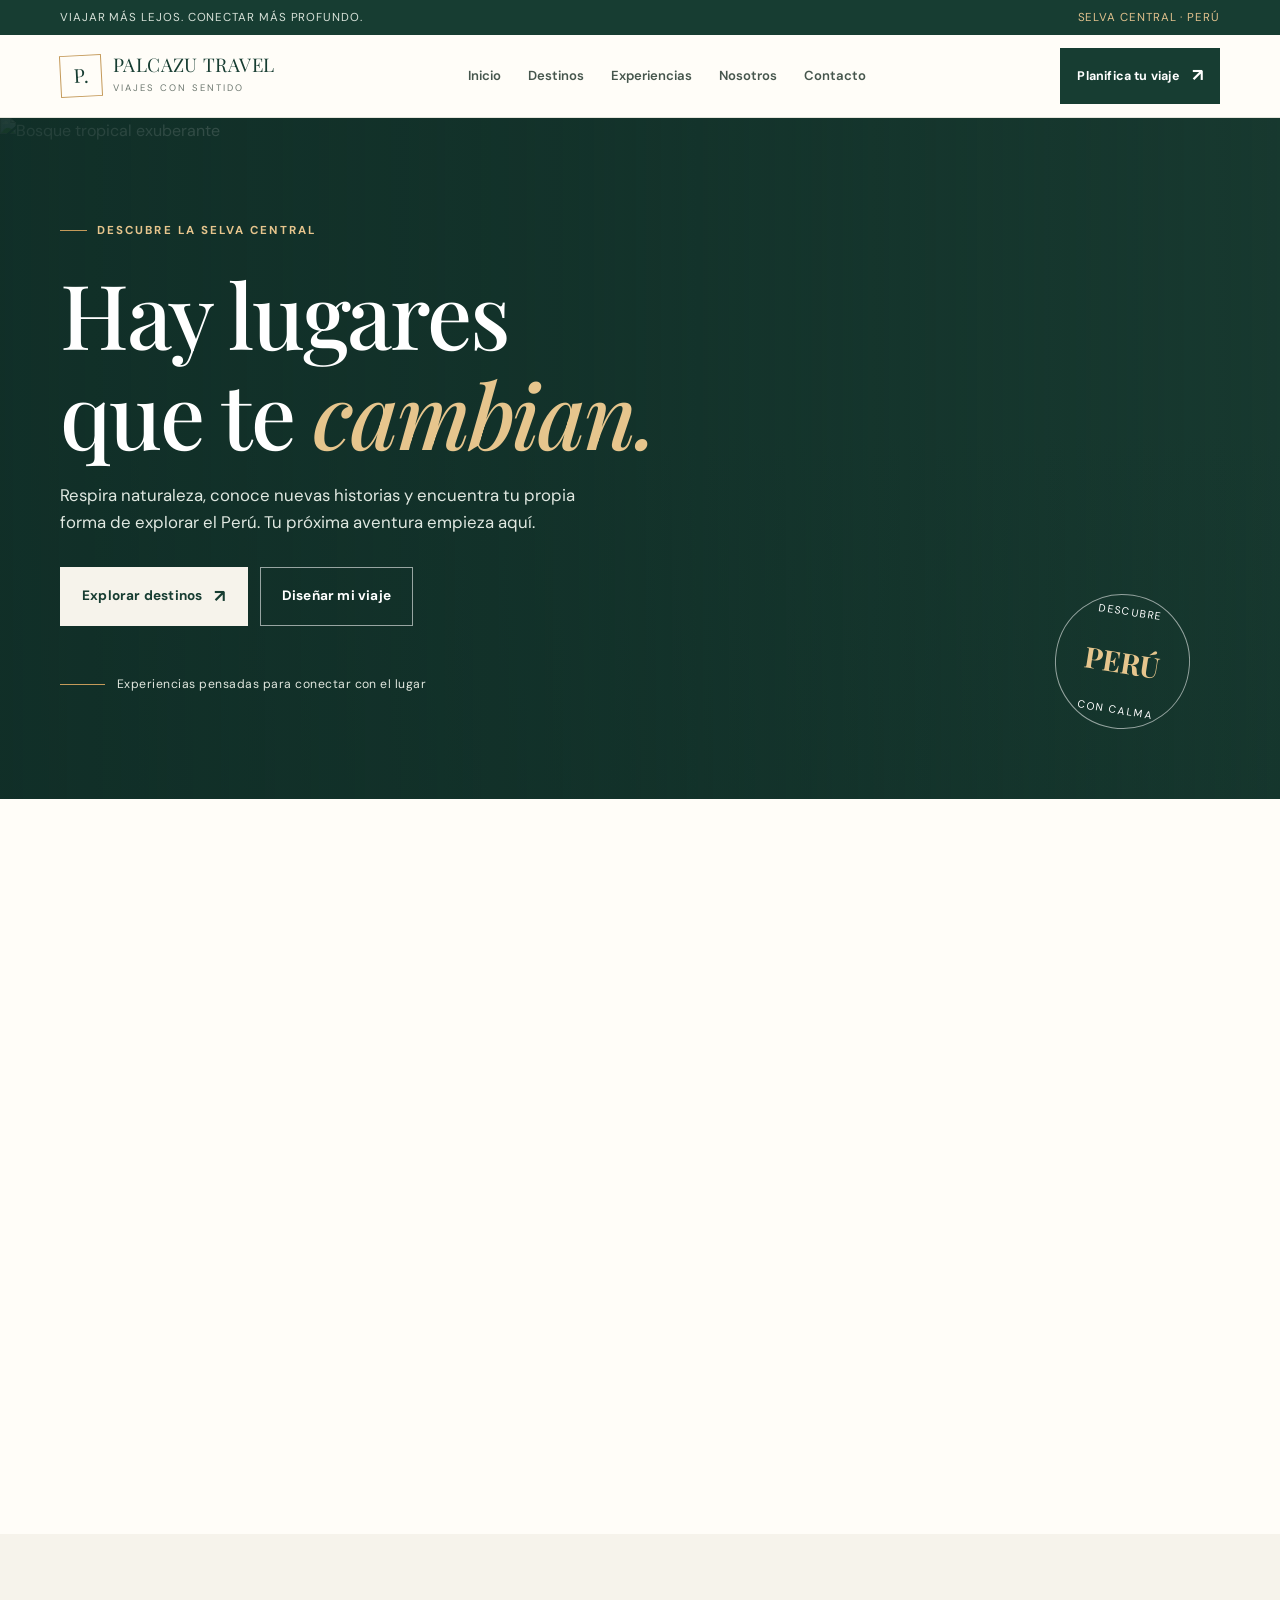
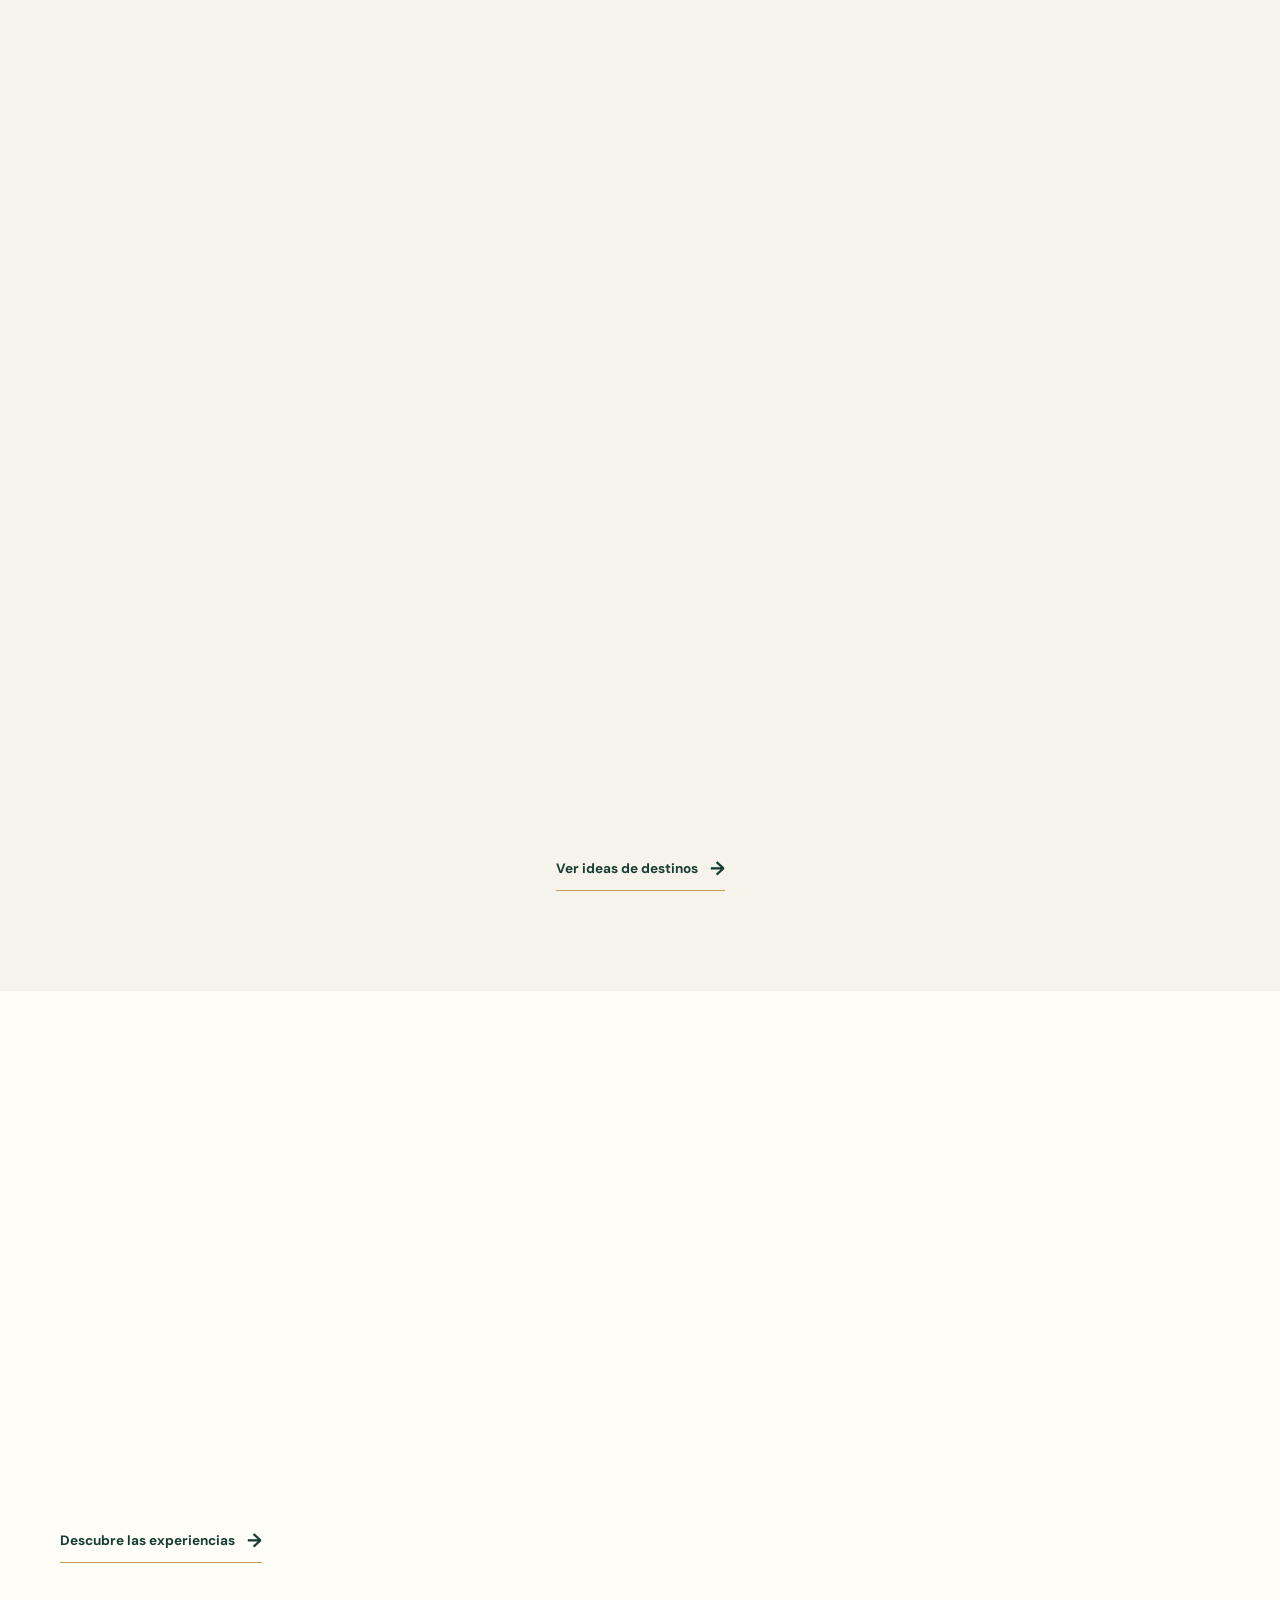
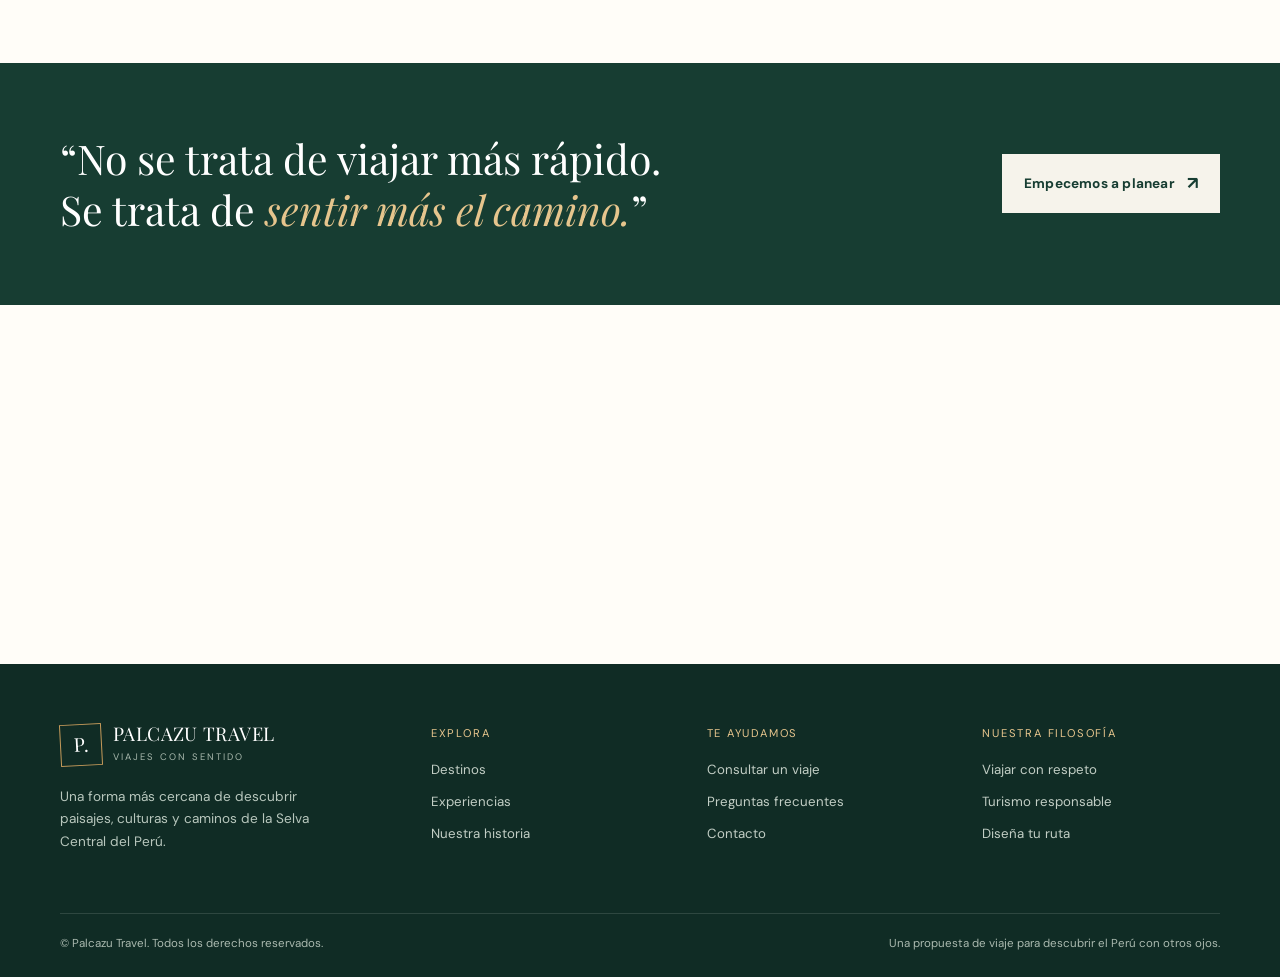
==== commit 3fe7b0a5: "Add files via upload" ====
--- a/index.html
+++ b/index.html
@@ -1,690 +1,6 @@
-<!DOCTYPE html>
-<html lang="es">
-<head>
-<meta charset="UTF-8">
-<meta name="viewport" content="width=device-width, initial-scale=1.0">
-<title>Palcazu Travel | Encuentra tu próximo viaje</title>
-<style>
-  :root{
-    --blue:#0879c9;
-    --blue-dark:#07558e;
-    --sky:#eaf7ff;
-    --ink:#18334a;
-    --muted:#6c8292;
-    --line:#cfe4ef;
-    --white:#fff;
-    --shadow:0 24px 60px rgba(12,70,105,.15);
-  }
-  *{box-sizing:border-box}
-  body{
-    margin:0;
-    min-height:100vh;
-    font-family:Inter,system-ui,-apple-system,BlinkMacSystemFont,"Segoe UI",sans-serif;
-    color:var(--ink);
-    background:
-      radial-gradient(circle at 10% 10%, #dff6ff 0, transparent 30%),
-      radial-gradient(circle at 90% 0%, #e8e2ff 0, transparent 35%),
-      linear-gradient(135deg,#f7fcff,#eef8ff 50%,#f7fbff);
-    padding:28px 16px 50px;
-  }
-  .app{max-width:1120px;margin:auto}
-  header{
-    display:flex;align-items:center;justify-content:space-between;gap:18px;
-    margin-bottom:25px;
-    animation:drop .65s ease both;
-  }
-  .brand{display:flex;align-items:center;gap:12px}
-  .brand-mark{
-    width:48px;height:48px;border-radius:50%;
-    display:grid;place-items:center;color:white;font-size:25px;
-    background:linear-gradient(145deg,var(--blue),#0ca9e8);
-    box-shadow:0 10px 25px rgba(8,121,201,.28);
-  }
-  h1{font-size:25px;margin:0 0 3px;letter-spacing:-.6px}
-  .subtitle{font-size:13px;color:var(--muted)}
-  .badge{
-    border:1px solid #c9e8f7;background:rgba(255,255,255,.72);
-    padding:9px 13px;border-radius:999px;font-size:12px;font-weight:700;color:var(--blue-dark)
-  }
-  .layout{display:grid;grid-template-columns:360px 1fr;gap:24px;align-items:start}
-  .panel{
-    background:rgba(255,255,255,.88);border:1px solid rgba(190,220,235,.8);
-    border-radius:24px;padding:22px;box-shadow:var(--shadow);
-    animation:rise .7s .08s ease both;
-  }
-  .panel h2{margin:0 0 5px;font-size:18px}
-  .panel p{margin:0 0 18px;color:var(--muted);font-size:13px}
-  label{display:block;font-size:12px;font-weight:800;margin:13px 0 7px;color:#34556c}
-  input{
-    width:100%;padding:12px 13px;border-radius:12px;border:1px solid #cfe0ea;
-    outline:none;background:#fbfdff;color:var(--ink);font-size:14px;transition:.2s;
-  }
-  input:focus{border-color:#65b9e8;box-shadow:0 0 0 4px rgba(53,171,230,.12)}
-  .two{display:grid;grid-template-columns:1fr 1fr;gap:10px}
-  button{
-    border:0;border-radius:13px;padding:13px 16px;font-weight:800;font-size:14px;
-    cursor:pointer;transition:transform .2s,box-shadow .2s,filter .2s;
-  }
-  button:hover{transform:translateY(-2px);filter:brightness(1.03)}
-  .primary{width:100%;margin-top:18px;color:#fff;background:linear-gradient(135deg,var(--blue),#0ca5df);box-shadow:0 12px 24px rgba(8,121,201,.25)}
-  .secondary{background:#edf7fc;color:#14638d}
-  .actions{display:grid;grid-template-columns:1fr 1fr;gap:9px;margin-top:10px}
-  .preview-wrap{animation:rise .7s .16s ease both}
-  .ticket{
-    position:relative;overflow:hidden;
-    background:#fff;border:1px solid #d8e9f1;border-radius:24px;
-    box-shadow:var(--shadow);min-height:385px;
-    display:grid;grid-template-columns:150px 1fr 78px;
-  }
-  .ticket:after{
-    content:"";position:absolute;inset:0;pointer-events:none;
-    background:linear-gradient(115deg,transparent 25%,rgba(255,255,255,.65) 47%,transparent 62%);
-    transform:translateX(-130%);animation:shine 5s 1.2s infinite;
-  }
-  .scene{
-    position:relative;background:linear-gradient(170deg,#78c9ee,#dff7ff);
-    overflow:hidden;
-  }
-  .mountain{
-    position:absolute;left:-35px;right:-35px;bottom:52px;height:190px;
-    background:#4b9bc3;clip-path:polygon(0 100%,30% 34%,43% 55%,64% 5%,100% 100%);
-    opacity:.75;
-  }
-  .mountain.back{bottom:34px;background:#a9d9ed;transform:scale(1.12);opacity:.85}
-  .trees{position:absolute;bottom:0;left:0;right:0;height:92px;background:
-    radial-gradient(ellipse at 8% 100%,#126a91 0 18%,transparent 19%),
-    radial-gradient(ellipse at 26% 100%,#177a9e 0 24%,transparent 25%),
-    radial-gradient(ellipse at 45% 100%,#126a91 0 20%,transparent 21%),
-    radial-gradient(ellipse at 67% 100%,#0f668b 0 24%,transparent 25%),
-    radial-gradient(ellipse at 90% 100%,#16799c 0 22%,transparent 23%);
-  }
-  .scene-title{position:absolute;left:15px;bottom:14px;color:#fff;font-size:11px;font-weight:800;letter-spacing:1.5px;text-transform:uppercase;text-shadow:0 2px 8px #17617e}
-  .main-info{padding:24px 25px;display:flex;flex-direction:column}
-  .topline{display:flex;align-items:center;justify-content:space-between;gap:12px}
-  .company{font-weight:900;color:#124d73;letter-spacing:1px;font-size:18px}
-  .mini{font-size:10px;color:#6f8998;font-weight:700;letter-spacing:1.4px}
-  .route{display:flex;align-items:center;gap:13px;margin:17px 0 20px}
-  .car{font-size:27px;color:var(--blue);filter:drop-shadow(0 4px 4px rgba(8,121,201,.14))}
-  .route-line{height:2px;flex:1;background:repeating-linear-gradient(90deg,#67b9df 0 5px,transparent 5px 9px);position:relative}
-  .pin{font-size:25px;color:var(--blue)}
-  .destination{font-size:15px;font-weight:900;color:#29455a}
-  .fields{display:grid;grid-template-columns:1.3fr 1fr 1fr;gap:14px;margin-bottom:19px}
-  .field .label{font-size:9px;color:#7290a0;font-weight:800;text-transform:uppercase;letter-spacing:1px}
-  .field .value{font-size:13px;font-weight:850;margin-top:4px}
-  .passenger{border:1px dashed #a9cfdf;border-radius:12px;padding:12px 14px;margin-top:auto}
-  .passenger small{display:block;font-size:9px;color:#73909f;text-transform:uppercase;font-weight:800;letter-spacing:1px}
-  .passenger strong{display:block;margin-top:4px;font-size:14px}
-  .barcode-box{margin-top:12px;display:flex;align-items:center;justify-content:center;height:58px;overflow:hidden}
-  #barcode{width:100%;height:58px}
-  .side{
-    background:linear-gradient(180deg,#0787d3,#0869a6);
-    color:#fff;display:flex;align-items:center;justify-content:center;position:relative;
-  }
-  .side-content{transform:rotate(90deg);white-space:nowrap;font-weight:900;letter-spacing:2px;font-size:13px}
-  .side-car{position:absolute;bottom:18px;font-size:21px}
-  .ticket-footer{display:flex;justify-content:space-between;align-items:center;margin-top:13px;color:#7390a0;font-size:10px}
-  .valid{color:#0879c9;font-weight:900}
-  .help{
-    margin-top:12px;text-align:center;font-size:11px;color:#718997;
-  }
-  .verify-wrap{max-width:760px;margin:35px auto;background:rgba(255,255,255,.94);border:1px solid #cfe4ef;border-radius:26px;padding:28px;box-shadow:var(--shadow);animation:rise .7s ease both}
-  .verify-head{display:flex;align-items:center;justify-content:space-between;gap:15px;margin-bottom:20px}
-  .verify-head h2{margin:0;font-size:22px}
-  .verify-ok{color:#0879c9;font-weight:900;font-size:12px}
-  .verify-grid{display:grid;grid-template-columns:1fr 190px;gap:22px;align-items:center}
-  .verify-data{display:grid;grid-template-columns:1fr 1fr;gap:12px}
-  .verify-card{border:1px solid #d9eaf2;border-radius:14px;padding:12px 14px;background:#fbfdff}
-  .verify-card.full{grid-column:1/-1}
-  .verify-card small{display:block;color:#7892a0;font-size:9px;font-weight:800;text-transform:uppercase;letter-spacing:1px}
-  .verify-card strong{display:block;margin-top:5px;font-size:14px;color:#18334a;overflow-wrap:anywhere}
-  .verify-code{text-align:center;border:1px dashed #a9cfdf;border-radius:18px;padding:15px;background:#fff}
-  .verify-code img{width:150px;height:150px;display:block;margin:auto}
-  .verify-code b{display:block;margin-top:9px;font-size:12px;color:#18334a}
-  .verify-note{margin-top:18px;text-align:center;color:#718997;font-size:11px}
-  .back-link{display:flex;align-items:center;justify-content:center;margin:20px auto 0;max-width:360px;min-height:48px;padding:0 20px;background:#0879c9;color:#fff;border-radius:12px;font-weight:900;text-decoration:none;font-size:14px;box-shadow:0 7px 18px rgba(8,121,201,.22);transition:.2s}.back-link:hover{transform:translateY(-1px);background:#0669ad}
-  @media(max-width:620px){.verify-wrap{margin:20px auto;padding:20px}.verify-grid{grid-template-columns:1fr}.verify-data{grid-template-columns:1fr}.verify-card.full{grid-column:auto}.verify-code{order:-1}}
-  @keyframes rise{from{opacity:0;transform:translateY(18px)}to{opacity:1;transform:none}}
-  @keyframes drop{from{opacity:0;transform:translateY(-12px)}to{opacity:1;transform:none}}
-  @keyframes shine{0%,55%{transform:translateX(-130%)}75%,100%{transform:translateX(130%)}}
-  @media(max-width:850px){
-    .layout{grid-template-columns:1fr}
-    .panel{order:2}
-    .preview-wrap{order:1}
-  }
-  @media(max-width:620px){
-    body{padding:18px 10px 35px}
-    header{align-items:flex-start}
-    .badge{display:none}
-    .ticket{grid-template-columns:1fr 55px;min-height:430px}
-    .scene{display:none}
-    .main-info{padding:21px}
-    .fields{grid-template-columns:1fr 1fr}
-    .fields .field:first-child{grid-column:1/-1}
-  }
-  @media print{
-    body{background:#fff;padding:0}
-    header,.panel,.help{display:none!important}
-    .preview-wrap{animation:none}
-    .ticket{box-shadow:none;border:1px solid #bbb;max-width:850px;margin:0 auto}
-  }
-
-  .main-nav{display:flex;gap:8px;flex-wrap:wrap;align-items:center;margin:-5px 0 24px;padding:9px;background:rgba(255,255,255,.78);border:1px solid #d6eaf4;border-radius:16px;box-shadow:0 8px 25px rgba(12,70,105,.06)}
-  .main-nav a{color:#24536e;text-decoration:none;font-size:12px;font-weight:800;padding:10px 13px;border-radius:10px;transition:.2s}
-  .main-nav a:hover{background:#e5f5fd;color:#0879c9}
-  .main-nav .nav-cta{margin-left:auto;background:#0879c9;color:#fff}
-  .hero{position:relative;isolation:isolate;overflow:hidden;min-height:390px;display:flex;align-items:center;padding:42px;margin-bottom:24px;border-radius:26px;color:#fff;box-shadow:0 22px 45px rgba(8,48,62,.18);background:linear-gradient(90deg,rgba(7,35,42,.88) 0%,rgba(7,46,53,.68) 47%,rgba(7,46,53,.08) 100%),url('https://images.unsplash.com/photo-1470770841072-f978cf4d019e?auto=format&fit=crop&w=1800&q=85') center 52%/cover no-repeat,#285d60}
-  .hero:after{content:'';position:absolute;z-index:-1;inset:0;background:linear-gradient(0deg,rgba(7,35,42,.24),transparent 55%)}
-  .hero-copy{max-width:650px}
-  .hero-kicker{font-size:10px;font-weight:900;letter-spacing:2px;text-transform:uppercase;color:#d8f2e5}
-  .hero h2{font-family:Georgia,'Times New Roman',serif;font-weight:500;font-size:clamp(36px,5.4vw,62px);line-height:1.02;letter-spacing:-1.5px;max-width:620px;margin:15px 0}
-  .hero p{max-width:520px;color:#f0f6f3;font-size:15px;line-height:1.8;margin:0 0 23px}
-  .hero-footnote{font-size:11px;color:#e4eee9;margin-top:18px}
-  .hero-actions{display:flex;gap:10px;flex-wrap:wrap}
-  .hero-actions a{display:inline-flex;align-items:center;justify-content:center;padding:12px 17px;border-radius:12px;text-decoration:none;font-size:13px;font-weight:900;background:#fff;color:#07558e}
-  .hero-actions a.outline{background:rgba(255,255,255,.12);border:1px solid rgba(255,255,255,.4);color:#fff}
-  .trust-row{display:grid;grid-template-columns:repeat(3,1fr);gap:13px;margin:0 0 30px}
-  .trust-item{padding:17px 18px;background:rgba(255,255,255,.8);border:1px solid #d9ebf3;border-radius:17px}
-  .trust-icon{font-size:22px;margin-bottom:8px}.trust-item strong{display:block;font-size:13px;margin-bottom:4px}.trust-item span{font-size:11px;color:#718997;line-height:1.5}
-  .section-block{margin:34px 0 0;scroll-margin-top:20px}
-  .section-heading{margin-bottom:17px}.eyebrow{font-size:10px;letter-spacing:1.8px;text-transform:uppercase;font-weight:900;color:#0879c9}.section-heading h2{font-size:25px;letter-spacing:-.6px;margin:6px 0}.section-heading p{font-size:13px;line-height:1.65;color:#6c8292;margin:0;max-width:650px}
-  .feature-grid{display:grid;grid-template-columns:repeat(3,1fr);gap:14px}
-  .feature-card{padding:21px;border:1px solid #d7e9f2;border-radius:19px;background:rgba(255,255,255,.86);box-shadow:0 10px 28px rgba(12,70,105,.06);transition:transform .2s,box-shadow .2s}
-  .feature-card:hover{transform:translateY(-4px);box-shadow:0 16px 32px rgba(12,70,105,.1)}
-  .feature-card .icon{width:43px;height:43px;border-radius:13px;background:#e5f5fd;display:grid;place-items:center;font-size:21px;margin-bottom:13px}.feature-card h3{font-size:15px;margin:0 0 8px}.feature-card p{font-size:12px;line-height:1.65;color:#6c8292;margin:0}
-  .steps{display:grid;grid-template-columns:repeat(3,1fr);gap:12px}.step{display:flex;gap:12px;padding:17px;background:#fff;border:1px solid #d7e9f2;border-radius:16px}.step-num{flex:0 0 32px;height:32px;border-radius:50%;display:grid;place-items:center;background:#0879c9;color:#fff;font-weight:900}.step strong{display:block;font-size:13px;margin:2px 0 5px}.step p{font-size:11px;line-height:1.55;color:#6c8292;margin:0}
-  .about-band{display:grid;grid-template-columns:1.1fr .9fr;gap:20px;padding:26px;border-radius:22px;background:#e8f6fd;border:1px solid #cce8f5}.about-band h3{margin:0 0 9px;font-size:20px}.about-band p{margin:0;color:#58788b;font-size:13px;line-height:1.75}.about-points{display:grid;grid-template-columns:1fr 1fr;gap:10px;align-content:center}.about-points span{padding:12px;background:rgba(255,255,255,.8);border-radius:12px;font-size:12px;font-weight:800}
-  .faq-list{display:grid;grid-template-columns:1fr 1fr;gap:12px}.faq{padding:18px;background:#fff;border:1px solid #d7e9f2;border-radius:16px}.faq h3{font-size:13px;margin:0 0 7px}.faq p{font-size:12px;color:#6c8292;line-height:1.65;margin:0}
-  .site-footer{margin-top:38px;padding:22px 5px 0;border-top:1px solid #d5e7f0;display:flex;justify-content:space-between;gap:15px;flex-wrap:wrap;color:#718997;font-size:11px}.site-footer strong{color:#24536e}
-
-  .plan-grid{display:grid;grid-template-columns:repeat(3,1fr);gap:15px}
-  .plan-card{position:relative;display:flex;flex-direction:column;min-height:265px;padding:24px;border:1px solid #dce6df;border-radius:18px;background:#fff;box-shadow:0 10px 26px rgba(31,66,52,.05)}
-  .plan-featured{border-color:#789b83;box-shadow:0 15px 35px rgba(39,89,62,.11)}
-  .plan-tag{align-self:flex-start;padding:6px 9px;border-radius:99px;background:#edf4ee;color:#426a50;font-size:10px;font-weight:800;letter-spacing:.3px}
-  .plan-card h3{font-family:Georgia,'Times New Roman',serif;font-size:25px;font-weight:500;margin:17px 0 9px;color:#243d32}
-  .plan-card p{font-size:12px;line-height:1.7;color:#6a7c72;margin:0 0 18px}
-  .plan-price{font-size:13px;font-weight:850;color:#315f45;margin-top:auto;padding:14px 0;border-top:1px solid #e6eee8}
-  .plan-link{display:flex;justify-content:space-between;align-items:center;text-decoration:none;color:#315f45;font-size:12px;font-weight:900;padding-top:9px}
-  .pricing-note{font-size:11px;color:#718176;line-height:1.7;margin:13px 2px 0}
-  .destination-grid{display:grid;grid-template-columns:repeat(3,1fr);gap:14px}
-  .destination-card{position:relative;min-height:270px;border-radius:18px;overflow:hidden;background-size:cover;background-position:center;isolation:isolate}
-  .destination-card:before{content:'';position:absolute;inset:0;z-index:-1;background:linear-gradient(0deg,rgba(14,35,28,.86),rgba(14,35,28,.03) 80%)}
-  .destination-one{background-image:url('https://images.unsplash.com/photo-1448375240586-882707db888b?auto=format&fit=crop&w=900&q=80')}
-  .destination-two{background-image:url('https://images.unsplash.com/photo-1464822759023-fed622ff2c3b?auto=format&fit=crop&w=900&q=80')}
-  .destination-three{background-image:url('https://images.unsplash.com/photo-1500530855697-b586d89ba3ee?auto=format&fit=crop&w=900&q=80')}
-  .destination-overlay{position:absolute;left:19px;right:19px;bottom:18px;color:#fff}
-  .destination-overlay span{font-size:9px;letter-spacing:1.7px;font-weight:900;color:#d4e7d8}
-  .destination-overlay h3{font-family:Georgia,'Times New Roman',serif;font-weight:500;font-size:25px;margin:8px 0}
-  .destination-overlay p{font-size:11px;line-height:1.55;color:#e7eee9;margin:0}
-  .contact-panel{display:grid;grid-template-columns:1.2fr .8fr;gap:24px;padding:30px;border-radius:22px;background:#203e32;color:white}
-  .contact-panel .eyebrow{color:#b9d7c1}.contact-panel h2{font-family:Georgia,'Times New Roman',serif;font-weight:500;font-size:31px;margin:8px 0 10px}.contact-panel p{color:#d5e2d9;font-size:13px;line-height:1.8;margin:0;max-width:600px}
-  .contact-checklist{align-self:center;display:grid;gap:10px;padding:19px;border-radius:14px;background:rgba(255,255,255,.08);font-size:12px;color:#e0eae3}.contact-checklist strong{color:white;margin-bottom:3px}
-  .main-nav{border-radius:12px;box-shadow:none;background:#fff;border-color:#e1e8e2}
-  .main-nav a{color:#465d50}.main-nav a:hover{background:#edf4ee;color:#315f45}.main-nav .nav-cta{background:#315f45;color:#fff}
-  .eyebrow{color:#537e5f}.trust-item{border-color:#e0e9e2;box-shadow:none}.trust-icon{background:#eaf2eb;color:#315f45;width:40px;height:40px;display:grid;place-items:center;border-radius:12px;font-size:17px;font-weight:900}.feature-card{box-shadow:none}
-  .site-footer{border-color:#e0e9e2}.site-footer strong{color:#315f45}
-  .valid{color:#8a7652}
-
-  @media(max-width:700px){.hero{min-height:440px;padding:28px 22px}.hero h2{font-size:42px}.plan-grid,.destination-grid{grid-template-columns:1fr}.destination-card{min-height:230px}.contact-panel{grid-template-columns:1fr}.hero{background-position:58% center}.hero:after{right:-10px;font-size:100px}.trust-row,.feature-grid,.steps{grid-template-columns:1fr}.about-band{grid-template-columns:1fr}.faq-list{grid-template-columns:1fr}.main-nav{gap:3px}.main-nav a{padding:9px 8px;font-size:11px}.main-nav .nav-cta{margin-left:0}.trust-item{display:grid;grid-template-columns:38px 1fr;column-gap:9px}.trust-icon{grid-row:span 2;margin:0}.trust-item strong{align-self:end}}
-  @media print{.main-nav,.hero,.trust-row,.section-block,.site-footer{display:none!important}}
-
-</style>
-</head>
-<body>
-<div class="app">
-  <header>
-    <div class="brand">
-      <div class="brand-mark">✈</div>
-      <div>
-        <h1>Palcazu Travel</h1>
-        <div class="subtitle">Viajes, ideas y atención personalizada</div>
-      </div>
-    </div>
-    <div class="badge">DESCUBRE TU PRÓXIMO DESTINO</div>
-  </header>
-  <nav class="main-nav" aria-label="Menú principal">
-    <a href="index.html">Inicio</a><a href="planes.html">Planes y precios</a><a href="destinos.html">Destinos</a><a href="nosotros.html">Nosotros</a><a href="preguntas.html">Preguntas frecuentes</a><a href="#crear">Pase digital</a><a class="nav-cta" href="contacto.html">Consultar un viaje ↗</a>
-  </nav>
-  <section class="hero" id="inicio">
-    <div class="hero-copy">
-      <div class="hero-kicker">PALCAZU TRAVEL · TU PRÓXIMO VIAJE EMPIEZA AQUÍ</div>
-      <h2>Hay lugares que merecen descubrirse.</h2>
-      <p>Encuentra ideas para tu próximo viaje, conoce las opciones disponibles y consulta los detalles sin complicarte. Te ayudamos a dar el primer paso.</p>
-      <div class="hero-actions"><a href="planes.html">Explorar planes <span aria-hidden="true">↗</span></a><a class="outline" href="contacto.html">Hablar con nosotros</a></div>
-      <div class="hero-footnote">Planes, disponibilidad y tarifas: consulta antes de organizar tu viaje.</div>
-    </div>
-  </section>
-  <div class="trust-row">
-    <div class="trust-item"><div class="trust-icon">⌕</div><strong>Encuentra una opción</strong><span>Revisa las alternativas y dinos qué tipo de viaje tienes en mente.</span></div>
-    <div class="trust-item"><div class="trust-icon">S/</div><strong>Consulta el precio</strong><span>Solicita información actualizada antes de tomar una decisión.</span></div>
-    <div class="trust-item"><div class="trust-icon">♡</div><strong>Organiza con calma</strong><span>Resuelve tus dudas y confirma los detalles directamente.</span></div>
-  </div>
-
-  <div id="publicVerification" class="verify-wrap" style="display:none">
-    <div class="verify-head">
-      <div>
-        <h2>Consulta de información del pase</h2>
-        <div class="subtitle">Palcazu Travel</div>
-      </div>
-      <div class="verify-ok">INFORMACIÓN DEL PASE</div>
-    </div>
-    <div class="verify-grid">
-      <div class="verify-data">
-        <div class="verify-card full"><small>Pasajero</small><strong id="verifyPassenger"></strong></div>
-        <div class="verify-card"><small>Destino</small><strong id="verifyDestination"></strong></div>
-        <div class="verify-card"><small>Empresa</small><strong id="verifyCompany"></strong></div>
-        <div class="verify-card"><small>Fecha</small><strong id="verifyDate"></strong></div>
-        <div class="verify-card"><small>Salida</small><strong id="verifyDeparture"></strong></div>
-        <div class="verify-card"><small>Llegada</small><strong id="verifyArrival"></strong></div>
-        <div class="verify-card full"><small>Código de reserva</small><strong id="verifyCode"></strong></div>
-      </div>
-      <div class="verify-code">
-        <img id="verifyQr" alt="Código QR del boleto" style="width:190px;height:190px;display:block">
-        <b>Datos del pase</b>
-      </div>
-    </div>
-    <div class="verify-note">La información incluida en este enlace puede verla cualquier persona que lo reciba. Este pase digital no confirma por sí solo una reserva ni un pago.</div>
-    <a class="back-link" href="./">← VOLVER A PALCAZU TRAVEL</a>
-  </div>
-
-  <div class="layout">
-    <section class="panel" id="crear">
-      <h2>Consulta de pase digital</h2>
-      <p>Esta herramienta sirve para preparar una vista previa del pase. La reserva de un servicio debe confirmarse directamente con la empresa.</p>
-
-      <label for="passenger">Nombre del pasajero</label>
-      <input id="passenger" placeholder="Nombre completo del pasajero">
-
-      <label for="destination">Destino</label>
-      <input id="destination" placeholder="Destino del viaje">
-
-      <label>Fecha y horario</label>
-      <input id="date" placeholder="Ej. sábado 24 de octubre">
-
-      <div class="two">
-        <div>
-          <label for="departure">Salida</label>
-          <input id="departure" placeholder="Hora de salida">
-        </div>
-        <div>
-          <label for="arrival">Llegada</label>
-          <input id="arrival" placeholder="Hora de llegada">
-        </div>
-      </div>
-
-      <label for="company">Empresa</label>
-      <input id="company" value="PALCAZU TRAVEL">
-
-      <button class="primary" onclick="generateTicket()">Generar boleto</button>
-      <div class="actions">
-        <button class="secondary" onclick="downloadTicket()">⬇ Descargar boleto</button>
-        <button class="secondary" onclick="randomCode()">Nuevo código</button>
-      </div>
-      <div id="downloadStatus" style="font-size:11px;color:#0879c9;text-align:center;margin-top:9px;min-height:16px"></div>
-    </section>
-
-    <section class="preview-wrap">
-      <div class="ticket" id="ticket">
-        <div class="scene">
-          <div class="mountain back"></div>
-          <div class="mountain"></div>
-          <div class="trees"></div>
-          <div class="scene-title">Tu viaje comienza aquí</div>
-        </div>
-
-        <div class="main-info">
-          <div class="topline">
-            <div class="company" id="outCompany">PALCAZU TRAVEL</div>
-            <div class="mini">PASE DE VIAJE</div>
-          </div>
-
-          <div class="route">
-            <div class="car">🚙</div>
-            <div class="route-line"></div>
-            <div class="pin">📍</div>
-            <div class="destination" id="outDestination">Tu destino</div>
-          </div>
-
-          <div class="fields">
-            <div class="field">
-              <div class="label">Día</div>
-              <div class="value" id="outDate">Fecha por definir</div>
-            </div>
-            <div class="field">
-              <div class="label">Salida</div>
-              <div class="value" id="outDeparture">Por confirmar</div>
-            </div>
-            <div class="field">
-              <div class="label">Llegada</div>
-              <div class="value" id="outArrival">Por confirmar</div>
-            </div>
-          </div>
-
-          <div class="passenger">
-            <small>Pasajero</small>
-            <strong id="outPassenger">Nombre del pasajero</strong>
-          </div>
-
-          <div class="barcode-box">
-            <svg id="barcode" viewBox="0 0 500 70" preserveAspectRatio="none"></svg>
-          </div>
-          <div style="display:flex;justify-content:center;align-items:center;gap:10px;margin-top:5px">
-            <img id="ticketQr" alt="QR de verificación" style="width:82px;height:82px;border:1px solid #d7e8ef;border-radius:8px;background:#fff;padding:3px;display:block">
-            <div style="font-size:9px;color:#718997;line-height:1.35;max-width:140px"><b style="color:#18334a">ESCANEA PARA VERIFICAR</b><br>Abre la página pública con los datos de este boleto.</div>
-          </div>
-
-          <div class="ticket-footer">
-            <span>Código: <b id="outCode">PCZ-7K4M9X</b></span>
-            <span class="valid">VISTA PREVIA</span>
-          </div>
-        </div>
-
-        <div class="side">
-          <div class="side-content">PASE DE VIAJE</div>
-          <div class="side-car">🚙</div>
-        </div>
-      </div>
-      <div class="help">Vista previa ilustrativa. Un código generado aquí no confirma por sí solo una reserva, un pago ni un asiento.</div>
-    </section>
-  </div>
-
-  <section class="section-block" id="explora">
-    <div class="section-heading"><div class="eyebrow">Sigue explorando</div><h2>Encuentra la información que necesitas</h2><p>Conoce las opciones, inspírate con destinos y descubre más sobre Palcazu Travel en nuestras páginas.</p></div>
-    <div class="plan-grid">
-      <article class="plan-card"><div class="plan-tag">Opciones</div><h3>Planes y precios</h3><p>Revisa las modalidades de consulta y solicita una cotización según tu viaje.</p><a href="planes.html" class="plan-link">Ver planes ↗</a></article>
-      <article class="plan-card"><div class="plan-tag">Inspiración</div><h3>Destinos</h3><p>Explora ideas para tu próxima salida y consulta qué opciones están disponibles.</p><a href="destinos.html" class="plan-link">Explorar destinos ↗</a></article>
-      <article class="plan-card"><div class="plan-tag">Información</div><h3>Conócenos</h3><p>Descubre nuestra forma de presentar opciones e información para viajar.</p><a href="nosotros.html" class="plan-link">Sobre Palcazu Travel ↗</a></article>
-    </div>
-  </section>
-  <footer class="site-footer"><span><strong>✦ Palcazu Travel</strong> · Tu próximo viaje empieza aquí.</span><span>Consulta rutas, opciones y tarifas antes de confirmar.</span></footer>
-</div>
-
-<script>
-const PUBLIC_BASE = "https://gherrera12345.github.io/Palcazu-Travel/";
-let ticketCode = "PCZ-7K4M9X";
-
-function ticketData(){
-  return {
-    passenger:document.getElementById("outPassenger").textContent,
-    destination:document.getElementById("outDestination").textContent,
-    date:document.getElementById("outDate").textContent,
-    departure:document.getElementById("outDeparture").textContent,
-    arrival:document.getElementById("outArrival").textContent,
-    company:document.getElementById("outCompany").textContent,
-    code:document.getElementById("outCode").textContent
-  };
-}
-
-function encodeTicket(data){
-  const json=JSON.stringify(data);
-  const bytes=new TextEncoder().encode(json);
-  let binary="";
-  bytes.forEach(b=>binary+=String.fromCharCode(b));
-  return btoa(binary).replace(/\+/g,"-").replace(/\//g,"_").replace(/=+$/g,"");
-}
-
-function decodeTicket(token){
-  const pad=token.length%4?"=".repeat(4-token.length%4):"";
-  const binary=atob(token.replace(/-/g,"+").replace(/_/g,"/")+pad);
-  const bytes=Uint8Array.from(binary,c=>c.charCodeAt(0));
-  return JSON.parse(new TextDecoder().decode(bytes));
-}
-
-function publicTicketUrl(){
-  return PUBLIC_BASE+"?ticket="+encodeTicket(ticketData());
-}
-
-function renderQr(imgId,url){
-  const img=document.getElementById(imgId);
-  if(!img) return;
-  // QR generado como imagen, sin depender de una librería JavaScript externa.
-  // Así funciona también al publicar el archivo en GitHub Pages.
-  const qrUrl="https://api.qrserver.com/v1/create-qr-code/?size=300x300&margin=8&data="+encodeURIComponent(url);
-  img.src=qrUrl;
-  img.title="Escanea para verificar este boleto";
-  img.alt="Código QR de verificación";
-}
-
-function renderTicketQr(){ renderQr("ticketQr",publicTicketUrl()); }
-
-function escapeHtml(value){
-  return String(value).replace(/[&<>"']/g, c => ({
-    "&":"&amp;","<":"&lt;",">":"&gt;",'"':"&quot;","'":"&#039;"
-  }[c]));
-}
-
-function makeCode(){
-  const chars="ABCDEFGHJKLMNPQRSTUVWXYZ23456789";
-  let s="PCZ-";
-  for(let i=0;i<6;i++) s+=chars[Math.floor(Math.random()*chars.length)];
-  return s;
-}
-
-/* Code-128B barcode rendered without external libraries. */
-function code128B(text){
-  const patterns=[
-    "212222","222122","222221","121223","121322","131222","122213","122312","132212","221213",
-    "221312","231212","112232","122132","122231","113222","123122","123221","223211","221132",
-    "221231","213212","223112","312131","311222","321122","321221","312212","322112","322211",
-    "212123","212321","232121","111323","131123","131321","112313","132113","132311","211313",
-    "231113","231311","112133","112331","132131","113123","113321","133121","313121","211331",
-    "231131","213113","213311","213131","311123","311321","331121","312113","312311","332111",
-    "314111","221411","431111","111224","111422","121124","121421","141122","141221","112214",
-    "112412","122114","122411","142112","142211","241211","221114","413111","241112","134111",
-    "111242","121142","121241","114212","124112","124211","411212","421112","421211","212141",
-    "214121","412121","111143","111341","131141","114113","114311","411113","411311","113141",
-    "114131","311141","411131","211412","211214","211232","2331112"
-  ];
-  let values=[104];
-  for(const ch of text) values.push(ch.charCodeAt(0)-32);
-  let checksum=104;
-  for(let i=1;i<values.length;i++) checksum += values[i]*i;
-  values.push(checksum%103,106);
-  let x=0, svg=`<rect x="0" y="0" width="500" height="70" fill="white"/>`;
-  const totalModules=values.reduce((sum,v)=>sum+patterns[v].split("").reduce((a,n)=>a+Number(n),0),0);
-  const scale=500/totalModules;
-  for(const v of values){
-    const p=patterns[v];
-    for(let i=0;i<p.length;i++){
-      const w=Number(p[i])*scale;
-      if(i%2===0) svg+=`<rect x="${x.toFixed(2)}" y="2" width="${w.toFixed(2)}" height="52" fill="#102b3e"/>`;
-      x+=w;
-    }
-  }
-  return svg;
-}
-
-function renderBarcode(){
-  document.getElementById("barcode").innerHTML=code128B(ticketCode);
-  renderTicketQr();
-}
-
-function randomCode(){
-  ticketCode=makeCode();
-  document.getElementById("outCode").textContent=ticketCode;
-  renderBarcode();
-}
-
-
-function xmlEscape(value){
-  return String(value).replace(/&/g,"&amp;").replace(/</g,"&lt;").replace(/>/g,"&gt;")
-    .replace(/"/g,"&quot;").replace(/'/g,"&apos;");
-}
-
-function downloadTicket(){
-  const passenger = document.getElementById("outPassenger").textContent;
-  const destination = document.getElementById("outDestination").textContent;
-  const date = document.getElementById("outDate").textContent;
-  const departure = document.getElementById("outDeparture").textContent;
-  const arrival = document.getElementById("outArrival").textContent;
-  const company = document.getElementById("outCompany").textContent;
-  const code = document.getElementById("outCode").textContent;
-  const barcode = document.getElementById("barcode").innerHTML;
-
-  const W=1200, H=610;
-  const svg = `
-  <svg xmlns="http://www.w3.org/2000/svg" width="${W}" height="${H}" viewBox="0 0 ${W} ${H}">
-    <defs>
-      <linearGradient id="bg" x1="0" y1="0" x2="1" y2="1">
-        <stop offset="0" stop-color="#ffffff"/><stop offset="1" stop-color="#f5fbff"/>
-      </linearGradient>
-      <linearGradient id="blue" x1="0" y1="0" x2="0" y2="1">
-        <stop offset="0" stop-color="#0787d3"/><stop offset="1" stop-color="#0869a6"/>
-      </linearGradient>
-      <linearGradient id="scene" x1="0" y1="0" x2="0" y2="1">
-        <stop offset="0" stop-color="#78c9ee"/><stop offset="1" stop-color="#dff7ff"/>
-      </linearGradient>
-      <filter id="shadow" x="-20%" y="-20%" width="140%" height="150%">
-        <feDropShadow dx="0" dy="18" stdDeviation="18" flood-color="#0c4669" flood-opacity=".16"/>
-      </filter>
-      <clipPath id="leftClip"><rect x="45" y="55" width="235" height="500" rx="22"/></clipPath>
-    </defs>
-
-    <rect width="${W}" height="${H}" fill="url(#bg)"/>
-    <rect x="45" y="55" width="1110" height="500" rx="26" fill="white" stroke="#d8e9f1" stroke-width="2" filter="url(#shadow)"/>
-
-    <rect x="45" y="55" width="235" height="500" rx="22" fill="url(#scene)"/>
-    <g clip-path="url(#leftClip)">
-      <path d="M0 555 L90 335 L145 405 L205 215 L340 555Z" fill="#a9d9ed"/>
-      <path d="M0 555 L115 380 L170 450 L230 300 L355 555Z" fill="#4b9bc3" opacity=".78"/>
-      <path d="M0 555 C55 470 90 470 145 555 C190 470 240 455 300 555 C335 475 380 480 420 555Z" fill="#126a91"/>
-    </g>
-    <text x="68" y="525" fill="white" font-family="Arial,sans-serif" font-size="13" font-weight="700" letter-spacing="2">TU VIAJE COMIENZA AQUÍ</text>
-
-    <text x="315" y="112" fill="#124d73" font-family="Arial,sans-serif" font-size="28" font-weight="900" letter-spacing="1">${xmlEscape(company)}</text>
-    <text x="1020" y="112" text-anchor="end" fill="#6f8998" font-family="Arial,sans-serif" font-size="13" font-weight="700" letter-spacing="2">PASE DE VIAJE</text>
-
-    <text x="315" y="165" fill="#0879c9" font-family="Arial,sans-serif" font-size="38">🚙</text>
-    <path d="M370 165 H965" stroke="#67b9df" stroke-width="3" stroke-dasharray="7 7"/>
-    <text x="980" y="168" fill="#0879c9" font-family="Arial,sans-serif" font-size="32">●</text>
-    <text x="1018" y="168" fill="#29455a" font-family="Arial,sans-serif" font-size="18" font-weight="900">${xmlEscape(destination)}</text>
-
-    <text x="315" y="222" fill="#7290a0" font-family="Arial,sans-serif" font-size="11" font-weight="800" letter-spacing="1">DÍA</text>
-    <text x="315" y="244" fill="#18334a" font-family="Arial,sans-serif" font-size="16" font-weight="800">${xmlEscape(date)}</text>
-
-    <text x="700" y="222" fill="#7290a0" font-family="Arial,sans-serif" font-size="11" font-weight="800" letter-spacing="1">SALIDA</text>
-    <text x="700" y="244" fill="#18334a" font-family="Arial,sans-serif" font-size="16" font-weight="800">${xmlEscape(departure)}</text>
-
-    <text x="865" y="222" fill="#7290a0" font-family="Arial,sans-serif" font-size="11" font-weight="800" letter-spacing="1">LLEGADA</text>
-    <text x="865" y="244" fill="#18334a" font-family="Arial,sans-serif" font-size="16" font-weight="800">${xmlEscape(arrival)}</text>
-
-    <rect x="315" y="275" width="680" height="75" rx="13" fill="#fff" stroke="#a9cfdf" stroke-width="2" stroke-dasharray="6 5"/>
-    <text x="335" y="300" fill="#73909f" font-family="Arial,sans-serif" font-size="11" font-weight="800" letter-spacing="1">PASAJERO</text>
-    <text x="335" y="328" fill="#18334a" font-family="Arial,sans-serif" font-size="18" font-weight="900">${xmlEscape(passenger)}</text>
-
-    <rect x="315" y="370" width="680" height="80" fill="white"/>
-    <g transform="translate(315 380) scale(1.36 .98)">${barcode}</g>
-
-    <text x="315" y="490" fill="#7390a0" font-family="Arial,sans-serif" font-size="13">Código: <tspan font-weight="900" fill="#18334a">${xmlEscape(code)}</tspan></text>
-    <text x="995" y="490" text-anchor="end" fill="#0879c9" font-family="Arial,sans-serif" font-size="13" font-weight="900">INFORMACIÓN DEL PASE</text>
-
-    <rect x="1077" y="55" width="78" height="500" rx="0" fill="url(#blue)"/>
-    <g transform="translate(1116 310) rotate(90)">
-      <text text-anchor="middle" fill="white" font-family="Arial,sans-serif" font-size="15" font-weight="900" letter-spacing="3">PASE DE VIAJE</text>
-    </g>
-    <text x="1116" y="525" text-anchor="middle" fill="white" font-family="Arial,sans-serif" font-size="25">🚙</text>
-  </svg>`;
-
-  const blob = new Blob([svg], {type:"image/svg+xml;charset=utf-8"});
-  const url = URL.createObjectURL(blob);
-  const img = new Image();
-
-  img.onload = () => {
-    const canvas = document.createElement("canvas");
-    canvas.width = W * 2;
-    canvas.height = H * 2;
-    const ctx = canvas.getContext("2d");
-    ctx.fillStyle = "#ffffff";
-    ctx.fillRect(0,0,canvas.width,canvas.height);
-    ctx.drawImage(img,0,0,canvas.width,canvas.height);
-    URL.revokeObjectURL(url);
-
-    canvas.toBlob((png) => {
-      const downloadUrl = URL.createObjectURL(png);
-      const a = document.createElement("a");
-      a.href = downloadUrl;
-      a.download = `boleto-${code}.png`;
-      document.body.appendChild(a);
-      a.click();
-      a.remove();
-      setTimeout(() => URL.revokeObjectURL(downloadUrl), 1000);
-
-      const status = document.getElementById("downloadStatus");
-      status.textContent = "✓ Boleto descargado correctamente";
-      setTimeout(() => status.textContent="", 3500);
-    }, "image/png");
-  };
-
-  img.onerror = () => {
-    URL.revokeObjectURL(url);
-    const a=document.createElement("a");
-    a.href=URL.createObjectURL(blob);
-    a.download=`boleto-${code}.svg`;
-    a.click();
-  };
-  img.src = url;
-}
-
-function showPublicTicket(){
-  const params=new URLSearchParams(location.search);
-  const token=params.get("ticket");
-  if(!token) return false;
-  try{
-    const d=decodeTicket(token);
-    document.getElementById("publicVerification").style.display="block";
-    document.querySelector("header").style.display="none";
-    document.querySelector(".layout").style.display="none";
-    document.querySelector(".main-nav").style.display="none";
-    document.querySelector(".hero").style.display="none";
-    document.querySelector(".trust-row").style.display="none";
-    document.querySelectorAll(".section-block,.site-footer").forEach(el=>el.style.display="none");
-    document.getElementById("verifyPassenger").textContent=d.passenger||"—";
-    document.getElementById("verifyDestination").textContent=d.destination||"—";
-    document.getElementById("verifyCompany").textContent=d.company||"—";
-    document.getElementById("verifyDate").textContent=d.date||"—";
-    document.getElementById("verifyDeparture").textContent=d.departure||"—";
-    document.getElementById("verifyArrival").textContent=d.arrival||"—";
-    document.getElementById("verifyCode").textContent=d.code||"—";
-    renderQr("verifyQr",location.href);
-    document.title="Consulta de pase — "+(d.code||"Palcazu Travel");
-    return true;
-  }catch(e){
-    return false;
-  }
-}
-
-function generateTicket(){
-  const passenger=document.getElementById("passenger").value.trim();
-  const destination=document.getElementById("destination").value.trim();
-  const status=document.getElementById("downloadStatus");
-  if(!passenger || !destination){
-    status.textContent="Completa el nombre del pasajero y el destino para preparar la vista previa.";
-    document.getElementById(!passenger?"passenger":"destination").focus();
-    return;
-  }
-  const data={
-    passenger,
-    destination,
-    date:document.getElementById("date").value.trim() || "Fecha por definir",
-    departure:document.getElementById("departure").value.trim() || "Por confirmar",
-    arrival:document.getElementById("arrival").value.trim() || "Por confirmar",
-    company:document.getElementById("company").value.trim() || "PALCAZU TRAVEL"
-  };
-  document.getElementById("outPassenger").textContent=data.passenger;
-  document.getElementById("outDestination").textContent=data.destination;
-  document.getElementById("outDate").textContent=data.date;
-  document.getElementById("outDeparture").textContent=data.departure;
-  document.getElementById("outArrival").textContent=data.arrival;
-  document.getElementById("outCompany").textContent=data.company.toUpperCase();
-  randomCode();
-  status.textContent="Vista previa actualizada. Esto no confirma una reserva real.";
-  const ticket=document.getElementById("ticket");
-  if(ticket.animate) ticket.animate([
-    {transform:"scale(.985)",opacity:.75},
-    {transform:"scale(1.01)",opacity:1},
-    {transform:"scale(1)",opacity:1}
-  ],{duration:420,easing:"cubic-bezier(.2,.8,.2,1)"});
-}
-if(!showPublicTicket()) renderBarcode();
-</script>
-</body>
-</html>
+<!doctype html><html lang="es"><head><meta charset="utf-8"><meta name="viewport" content="width=device-width, initial-scale=1"><meta name="description" content="Descubre la Selva Central del Perú con Palcazu Travel. Inspírate, explora destinos y empieza a diseñar una experiencia a tu ritmo."><meta name="theme-color" content="#173d32"><title>Viajes con sentido | Palcazu Travel</title><link rel="stylesheet" href="styles.css"></head><body><div class="topbar"><div class="container topbar-inner"><span>VIAJAR MÁS LEJOS. CONECTAR MÁS PROFUNDO.</span><span>SELVA CENTRAL · PERÚ</span></div></div><header class="site-header"><div class="container nav"><a class="brand" href="index.html" aria-label="Palcazu Travel, inicio"><span class="brand-mark">P.</span><span><span class="brand-name">PALCAZU TRAVEL</span><span class="brand-sub">Viajes con sentido</span></span></a><nav class="nav-links" aria-label="Navegación principal"><a href="index.html">Inicio</a><a href="destinos.html">Destinos</a><a href="experiencias.html">Experiencias</a><a href="nosotros.html">Nosotros</a><a href="contacto.html">Contacto</a></nav><a class="btn nav-cta" href="contacto.html">Planifica tu viaje <span class="arrow">↗</span></a><button class="menu-toggle" aria-label="Abrir menú" aria-expanded="false">☰</button></div></header><main><section class="hero"><img class="hero-bg" src="https://images.unsplash.com/photo-1516026672322-bc52d61a55d5?auto=format&fit=crop&w=2000&q=85" alt="Bosque tropical exuberante" fetchpriority="high"><div class="container"><div class="hero-content"><span class="eyebrow">Descubre la Selva Central</span><h1>Hay lugares<br>que te <em>cambian.</em></h1><p>Respira naturaleza, conoce nuevas historias y encuentra tu propia forma de explorar el Perú. Tu próxima aventura empieza aquí.</p><div class="hero-actions"><a class="btn btn-light" href="destinos.html">Explorar destinos <span class="arrow">↗</span></a><a class="btn btn-outline" href="contacto.html">Diseñar mi viaje</a></div><div class="hero-note">Experiencias pensadas para conectar con el lugar</div></div></div><div class="floating-stamp">Descubre<br><strong>Perú</strong>con calma</div></section>
+<section class="section"><div class="container intro-grid"><div class="intro-image-wrap reveal"><img class="intro-image" src="https://images.unsplash.com/photo-1448375240586-882707db888b?auto=format&fit=crop&w=1100&q=85" alt="Luz de la mañana entre árboles de un bosque" loading="lazy"><div class="image-accent"></div></div><div class="intro-copy reveal"><span class="eyebrow">Más que un destino</span><h2>El viaje también<br>es lo que <em>sientes.</em></h2><p>Creemos que viajar no consiste solo en llegar a un lugar. Es escuchar el bosque, compartir una mesa, descubrir costumbres y volver a casa con una historia nueva.</p><p>Palcazu Travel nace como una invitación a mirar la Selva Central con curiosidad, respeto y ganas de conocer más.</p><a class="text-link" href="nosotros.html">Conoce nuestra filosofía <span>→</span></a><div class="stats"><div class="stat"><strong>Local</strong><span>Mirada cercana</span></div><div class="stat"><strong>Flexible</strong><span>Rutas a tu ritmo</span></div><div class="stat"><strong>Consciente</strong><span>Respeto por el entorno</span></div></div></div></div></section>
+<section class="section soft"><div class="container"><div class="section-head reveal"><span class="eyebrow">Inspírate para salir</span><h2>Encuentra tu próxima<br><em>historia.</em></h2><p>Desde paisajes verdes hasta encuentros culturales: empieza por aquello que más te gustaría vivir.</p></div><div class="cards"><article class="destination-card reveal"><div class="card-image"><img src="https://images.unsplash.com/photo-1472396961693-142e6e269027?auto=format&fit=crop&w=900&q=80" alt="Paisaje natural verde y montañoso" loading="lazy"><span class="card-tag">Naturaleza</span></div><div class="card-body"><div class="card-meta"><span>01 / Explorar</span><span>Al aire libre</span></div><h3>Rutas verdes</h3><p>Desconecta del ruido y disfruta de paisajes que invitan a caminar sin apuro.</p><div class="card-foot"><span>Para amantes de la naturaleza</span><a href="destinos.html" aria-label="Ver destinos de naturaleza">↗</a></div></div></article><article class="destination-card reveal"><div class="card-image"><img src="https://images.unsplash.com/photo-1519681393784-d120267933ba?auto=format&fit=crop&w=900&q=80" alt="Montañas bajo un cielo profundo" loading="lazy"><span class="card-tag">Aventura</span></div><div class="card-body"><div class="card-meta"><span>02 / Descubrir</span><span>A tu ritmo</span></div><h3>Caminos por descubrir</h3><p>Convierte cada parada en una oportunidad para mirar el mundo de otra manera.</p><div class="card-foot"><span>Para viajeros curiosos</span><a href="experiencias.html" aria-label="Ver experiencias de aventura">↗</a></div></div></article><article class="destination-card reveal"><div class="card-image"><img src="https://images.unsplash.com/photo-1517248135467-4c7edcad34c4?auto=format&fit=crop&w=900&q=80" alt="Mesa preparada para compartir una comida" loading="lazy"><span class="card-tag">Cultura</span></div><div class="card-body"><div class="card-meta"><span>03 / Conectar</span><span>Encuentros</span></div><h3>Sabores e historias</h3><p>Acércate a las tradiciones, los sabores y las historias que hacen único cada lugar.</p><div class="card-foot"><span>Para compartir</span><a href="experiencias.html" aria-label="Ver experiencias culturales">↗</a></div></div></article></div><div style="text-align:center;margin-top:36px"><a class="text-link" href="destinos.html">Ver ideas de destinos <span>→</span></a></div></div></section>
+<section class="section"><div class="container"><div class="section-head reveal"><span class="eyebrow">Tu manera de viajar</span><h2>Experiencias con<br><em>otra perspectiva.</em></h2></div><div class="experience-grid"><article class="experience reveal"><div class="experience-num">01 /</div><h3>Naturaleza</h3><p>Momentos para respirar, observar y reconectar con el entorno.</p></article><article class="experience reveal"><div class="experience-num">02 /</div><h3>Aventura</h3><p>Rutas activas y nuevos paisajes para quienes aman explorar.</p></article><article class="experience reveal"><div class="experience-num">03 /</div><h3>Cultura local</h3><p>Historias, costumbres y encuentros que dejan huella.</p></article><article class="experience reveal"><div class="experience-num">04 /</div><h3>A tu medida</h3><p>Una idea de viaje que comienza con tus intereses y tu ritmo.</p></article></div><div style="margin-top:32px"><a class="text-link" href="experiencias.html">Descubre las experiencias <span>→</span></a></div></div></section>
+<section class="quote-band"><div class="container quote-inner"><blockquote>“No se trata de viajar más rápido.<br>Se trata de <em>sentir más el camino.</em>”</blockquote><a class="btn btn-light" href="contacto.html">Empecemos a planear <span class="arrow">↗</span></a></div></section>
+<section class="section-sm"><div class="container"><div class="cta-panel reveal"><div><span class="eyebrow">Tu próxima historia empieza aquí</span><h2>¿Qué te gustaría descubrir?</h2><p>Cuéntanos qué tienes en mente. Podemos conversar sobre ideas de ruta, experiencias y opciones para tu viaje.</p></div><a class="btn" href="contacto.html">Hablemos de tu viaje <span class="arrow">↗</span></a></div></div></section></main><footer class="site-footer"><div class="container"><div class="footer-grid"><div class="footer-brand"><a class="brand" href="index.html"><span class="brand-mark" style="color:#fff;border-color:#c49a5a">P.</span><span><span class="brand-name">PALCAZU TRAVEL</span><span class="brand-sub">Viajes con sentido</span></span></a><p>Una forma más cercana de descubrir paisajes, culturas y caminos de la Selva Central del Perú.</p></div><div><div class="footer-title">Explora</div><div class="footer-links"><a href="destinos.html">Destinos</a><a href="experiencias.html">Experiencias</a><a href="nosotros.html">Nuestra historia</a></div></div><div><div class="footer-title">Te ayudamos</div><div class="footer-links"><a href="contacto.html">Consultar un viaje</a><a href="preguntas.html">Preguntas frecuentes</a><a href="contacto.html">Contacto</a></div></div><div><div class="footer-title">Nuestra filosofía</div><div class="footer-links"><a href="nosotros.html#filosofia">Viajar con respeto</a><a href="nosotros.html#compromiso">Turismo responsable</a><a href="contacto.html">Diseña tu ruta</a></div></div></div><div class="footer-bottom"><p>© <span data-year></span> Palcazu Travel. Todos los derechos reservados.</p><p>Una propuesta de viaje para descubrir el Perú con otros ojos.</p></div></div></footer><script src="script.js"></script></body></html>
--- a/styles.css
+++ b/styles.css
@@ -0,0 +1,5 @@
+@import url('https://fonts.googleapis.com/css2?family=DM+Sans:wght@400;500;600;700&family=Playfair+Display:wght@500;600;700&display=swap');
+:root{--forest:#173d32;--forest2:#214d3f;--cream:#f6f3eb;--paper:#fffdf8;--ink:#1b2923;--muted:#6e7971;--gold:#c49a5a;--line:#dedfd5;--white:#fff;--shadow:0 18px 50px #173d3212;--serif:'Playfair Display',Georgia,serif;--sans:'DM Sans',Arial,sans-serif}*{box-sizing:border-box}html{scroll-behavior:smooth}body{margin:0;background:var(--paper);color:var(--ink);font-family:var(--sans);line-height:1.65}a{color:inherit;text-decoration:none}img{display:block;max-width:100%}button,input,textarea,select{font:inherit}.container{width:min(1160px,calc(100% - 44px));margin:auto}.eyebrow{display:inline-flex;align-items:center;gap:10px;color:var(--forest2);font-size:.72rem;font-weight:700;letter-spacing:.18em;text-transform:uppercase}.eyebrow:before{content:'';width:27px;height:1px;background:var(--gold)}h1,h2,h3{font-family:var(--serif);font-weight:500;line-height:1.12;letter-spacing:-.025em;margin:0 0 18px}h1{font-size:clamp(3rem,7vw,6.1rem)}h2{font-size:clamp(2.2rem,4.5vw,3.8rem)}h3{font-size:1.55rem}p{margin:0 0 18px;color:var(--muted)}.section{padding:100px 0}.section-sm{padding:68px 0}.section-head{max-width:700px;margin-bottom:42px}.section-head p{max-width:570px;font-size:1.03rem}.btn{display:inline-flex;align-items:center;justify-content:center;gap:12px;padding:14px 21px;border:1px solid transparent;background:var(--forest);color:white;font-size:.85rem;font-weight:700;letter-spacing:.015em;transition:transform .25s,background .25s,border .25s;cursor:pointer}.btn:hover{background:var(--forest2);transform:translateY(-2px)}.btn-light{background:var(--cream);color:var(--forest)}.btn-light:hover{background:#e8e2d3}.btn-outline{background:transparent;border-color:#ffffff90;color:white}.btn-outline:hover{background:white;color:var(--forest)}.arrow{font-size:1.1rem}.topbar{background:var(--forest);color:#d8e2d9;font-size:.72rem;letter-spacing:.08em}.topbar-inner{display:flex;justify-content:space-between;gap:20px;padding:8px 0}.topbar span:last-child{color:#e1c18d}.site-header{position:sticky;top:0;z-index:20;background:#fffdf8ed;backdrop-filter:blur(14px);border-bottom:1px solid #e5e5dc}.nav{height:82px;display:flex;align-items:center;justify-content:space-between;gap:25px}.brand{display:flex;align-items:center;gap:11px;min-width:190px}.brand-mark{display:grid;place-items:center;width:42px;height:42px;border:1px solid var(--gold);color:var(--forest);font-family:var(--serif);font-size:1.2rem;transform:rotate(-3deg)}.brand-name{display:block;font-family:var(--serif);font-size:1.18rem;line-height:1.1;color:var(--forest);letter-spacing:.02em}.brand-sub{display:block;font-size:.59rem;text-transform:uppercase;letter-spacing:.21em;color:var(--muted);margin-top:5px}.nav-links{display:flex;align-items:center;gap:27px}.nav-links a{font-size:.82rem;font-weight:600;color:#46564d;transition:color .2s}.nav-links a:hover,.nav-links a.active{color:var(--gold)}.nav-cta{white-space:nowrap;padding:12px 16px;font-size:.78rem}.menu-toggle{display:none;background:none;border:1px solid var(--line);width:44px;height:42px;color:var(--forest);font-size:1.25rem}.hero{position:relative;min-height:650px;display:flex;align-items:center;color:white;background:#183a30;overflow:hidden}.hero-bg{position:absolute;inset:0;width:100%;height:100%;object-fit:cover;object-position:center 48%;opacity:.78}.hero:after{content:'';position:absolute;inset:0;background:linear-gradient(90deg,#102e27e8 0%,#102e27a8 45%,#102e2720 100%),linear-gradient(0deg,#102e2740,transparent 55%)}.hero-content{position:relative;z-index:1;padding:95px 0 105px;max-width:760px}.hero .eyebrow{color:#e6c58d}.hero h1{margin-top:23px}.hero h1 em{font-weight:500;color:#e6c58d}.hero p{max-width:520px;color:#e0e8e1;font-size:1.05rem;margin-bottom:30px}.hero-actions{display:flex;gap:12px;flex-wrap:wrap}.hero-note{display:flex;align-items:center;gap:12px;margin-top:48px;color:#e1e7df;font-size:.76rem;letter-spacing:.04em}.hero-note:before{content:'';width:45px;height:1px;background:var(--gold)}.floating-stamp{position:absolute;right:7%;bottom:70px;z-index:2;width:135px;height:135px;border:1px solid #ffffff8a;border-radius:50%;display:grid;place-items:center;text-align:center;color:#fff;font-size:.66rem;letter-spacing:.14em;text-transform:uppercase;transform:rotate(9deg)}.floating-stamp strong{display:block;font-family:var(--serif);font-size:1.8rem;letter-spacing:0;color:#e6c58d}.intro-grid{display:grid;grid-template-columns:1fr 1fr;gap:90px;align-items:center}.intro-image-wrap{position:relative;padding:0 35px 35px 0}.intro-image{width:100%;height:500px;object-fit:cover}.image-accent{position:absolute;right:0;bottom:0;width:52%;height:42%;border:1px solid var(--gold);z-index:-1}.intro-copy p{max-width:520px}.text-link{display:inline-flex;align-items:center;gap:12px;color:var(--forest);font-size:.85rem;font-weight:700;border-bottom:1px solid var(--gold);padding-bottom:5px}.text-link span{font-size:1.2rem;transition:transform .2s}.text-link:hover span{transform:translateX(4px)}.stats{display:grid;grid-template-columns:repeat(3,1fr);gap:22px;border-top:1px solid var(--line);margin-top:36px;padding-top:27px}.stat strong{display:block;font-family:var(--serif);font-size:1.65rem;color:var(--forest);font-weight:500}.stat span{font-size:.75rem;color:var(--muted)}.soft{background:var(--cream)}.cards{display:grid;grid-template-columns:repeat(3,1fr);gap:22px}.destination-card{background:white;border:1px solid #e9e8df;transition:transform .3s,box-shadow .3s;min-width:0}.destination-card:hover{transform:translateY(-5px);box-shadow:var(--shadow)}.card-image{position:relative;height:270px;overflow:hidden;background:#d9ded5}.card-image img{width:100%;height:100%;object-fit:cover;transition:transform .6s}.destination-card:hover .card-image img{transform:scale(1.04)}.card-tag{position:absolute;top:16px;left:16px;background:#fffdf0ed;padding:7px 10px;font-size:.65rem;letter-spacing:.12em;text-transform:uppercase;color:var(--forest);font-weight:700}.card-body{padding:23px 23px 25px}.card-meta{display:flex;justify-content:space-between;gap:10px;color:var(--gold);font-size:.7rem;letter-spacing:.08em;text-transform:uppercase;margin-bottom:12px}.card-body h3{margin-bottom:10px}.card-body p{font-size:.89rem;min-height:58px}.card-foot{display:flex;justify-content:space-between;align-items:center;border-top:1px solid var(--line);padding-top:16px;margin-top:17px}.card-foot span{font-size:.76rem;color:var(--muted)}.card-foot a{font-size:1.2rem;color:var(--forest)}.experience-grid{display:grid;grid-template-columns:repeat(4,1fr);gap:15px}.experience{padding:27px 23px;border:1px solid var(--line);background:#fffdf8}.experience-num{font-family:var(--serif);font-size:1.2rem;color:var(--gold);margin-bottom:30px}.experience h3{font-size:1.3rem}.experience p{font-size:.85rem;margin-bottom:0}.quote-band{background:var(--forest);color:white;padding:70px 0}.quote-inner{display:flex;align-items:center;justify-content:space-between;gap:35px}.quote-inner blockquote{margin:0;max-width:760px;font-family:var(--serif);font-size:clamp(1.7rem,3.2vw,2.8rem);line-height:1.25}.quote-inner blockquote em{color:#e6c58d}.quote-inner .btn{flex-shrink:0}.page-hero{position:relative;background:var(--forest);color:white;padding:85px 0 80px;overflow:hidden}.page-hero:after{content:'P';position:absolute;right:7%;top:-105px;font-family:var(--serif);font-size:26rem;line-height:1;color:#ffffff08}.page-hero .container{position:relative;z-index:1}.page-hero .eyebrow{color:#e6c58d}.page-hero h1{font-size:clamp(3rem,6vw,5rem);max-width:800px;margin-top:18px}.page-hero p{color:#d7e0d8;max-width:620px}.breadcrumb{font-size:.75rem;color:#b9c9be;margin-bottom:20px}.breadcrumb a{color:#e6c58d}.filter-row{display:flex;gap:9px;flex-wrap:wrap;margin-bottom:32px}.filter-btn{border:1px solid var(--line);background:transparent;padding:9px 15px;color:var(--muted);font-size:.78rem;cursor:pointer}.filter-btn.active,.filter-btn:hover{background:var(--forest);border-color:var(--forest);color:white}.plan-card{border:1px solid var(--line);background:white;display:flex;flex-direction:column}.plan-top{padding:28px 28px 22px;border-bottom:1px solid var(--line)}.plan-label{font-size:.68rem;letter-spacing:.15em;text-transform:uppercase;color:var(--gold);font-weight:700}.plan-top h3{margin-top:14px}.plan-top p{font-size:.88rem;min-height:48px}.price{font-family:var(--serif);font-size:1.65rem;color:var(--forest)}.price small{font-family:var(--sans);font-size:.72rem;color:var(--muted)}.plan-list{padding:24px 28px;flex:1}.plan-list ul{padding:0;margin:0;list-style:none}.plan-list li{padding:9px 0;border-bottom:1px solid #eeeee7;font-size:.84rem;color:#526158}.plan-list li:before{content:'＋';color:var(--gold);margin-right:10px}.plan-bottom{padding:0 28px 28px}.plan-bottom .btn{width:100%}.notice{background:#f3eddf;border-left:3px solid var(--gold);padding:18px 22px;color:#66583f;font-size:.83rem;margin-top:25px}.split{display:grid;grid-template-columns:1fr 1fr;gap:70px;align-items:center}.split-image{height:520px;width:100%;object-fit:cover}.values{display:grid;grid-template-columns:1fr 1fr;gap:22px;margin-top:30px}.value{border-top:1px solid var(--gold);padding-top:16px}.value h3{font-size:1.25rem}.value p{font-size:.86rem;margin:0}.timeline{border-left:1px solid var(--gold);padding-left:28px;margin-top:32px}.timeline-item{position:relative;padding-bottom:24px}.timeline-item:before{content:'';position:absolute;left:-34px;top:9px;width:10px;height:10px;background:var(--gold);border-radius:50%}.timeline-item h3{font-size:1.25rem;margin-bottom:8px}.contact-grid{display:grid;grid-template-columns:.8fr 1.2fr;gap:65px;align-items:start}.contact-info{background:var(--forest);color:white;padding:35px}.contact-info h2{font-size:2.2rem}.contact-info p{color:#d0ddd3}.contact-item{border-top:1px solid #ffffff2c;padding:18px 0}.contact-item strong{display:block;color:#e6c58d;font-size:.72rem;text-transform:uppercase;letter-spacing:.13em;margin-bottom:5px}.contact-item span{font-size:.9rem;color:#e8eee9}.form-card{padding:34px;border:1px solid var(--line);background:white}.form-grid{display:grid;grid-template-columns:1fr 1fr;gap:18px}.field{display:flex;flex-direction:column;gap:7px}.field.full{grid-column:1/-1}.field label{font-size:.77rem;font-weight:700;color:#46574d}.field input,.field textarea,.field select{width:100%;padding:13px 14px;border:1px solid #dfe2d8;background:#fffdf8;outline:none;color:var(--ink);border-radius:0}.field input:focus,.field textarea:focus,.field select:focus{border-color:var(--gold)}.field textarea{min-height:130px;resize:vertical}.form-note{font-size:.75rem;margin-top:14px}.faq-list{max-width:850px}.faq-item{border-bottom:1px solid var(--line)}.faq-question{display:flex;align-items:center;justify-content:space-between;gap:20px;width:100%;text-align:left;padding:23px 0;border:0;background:none;color:var(--ink);font-family:var(--serif);font-size:1.25rem;cursor:pointer}.faq-question span{font-family:var(--sans);font-size:1.3rem;color:var(--gold);transition:transform .2s}.faq-answer{display:none;padding:0 35px 22px 0}.faq-answer p{margin:0;font-size:.92rem}.faq-item.open .faq-answer{display:block}.faq-item.open .faq-question span{transform:rotate(45deg)}.cta-panel{display:grid;grid-template-columns:1fr auto;align-items:center;gap:35px;background:var(--cream);padding:45px}.cta-panel h2{font-size:2.4rem;margin-bottom:10px}.cta-panel p{margin:0;max-width:600px}.site-footer{background:#102c25;color:white;padding:60px 0 24px}.footer-grid{display:grid;grid-template-columns:1.4fr 1fr 1fr 1fr;gap:38px;padding-bottom:42px}.footer-brand .brand-name{color:white}.footer-brand .brand-sub{color:#a8b8ad}.footer-brand p{color:#b8c7bd;font-size:.85rem;max-width:290px;margin-top:20px}.footer-title{font-size:.7rem;text-transform:uppercase;letter-spacing:.16em;color:#e6c58d;margin-bottom:17px}.footer-links{display:flex;flex-direction:column;gap:10px}.footer-links a{font-size:.83rem;color:#c2cec5}.footer-links a:hover{color:white}.footer-bottom{border-top:1px solid #ffffff20;padding-top:20px;display:flex;justify-content:space-between;gap:20px;color:#aab9af;font-size:.72rem}.footer-bottom p{margin:0;color:inherit}.reveal{opacity:0;transform:translateY(18px);transition:opacity .65s ease,transform .65s ease}.reveal.visible{opacity:1;transform:none}.empty-state{padding:40px;text-align:center;color:var(--muted);display:none}.small-caps{font-size:.7rem;text-transform:uppercase;letter-spacing:.15em;color:var(--gold);font-weight:700}.mobile-only{display:none}
+@media(max-width:950px){.nav-links{gap:15px}.nav-cta{display:none}.intro-grid,.split{gap:45px}.experience-grid{grid-template-columns:repeat(2,1fr)}.cards{gap:15px}.card-image{height:220px}.footer-grid{grid-template-columns:1fr 1fr}.floating-stamp{right:4%;bottom:35px;width:110px;height:110px}.quote-inner{align-items:flex-start;flex-direction:column}.contact-grid{gap:30px}}
+@media(max-width:720px){.container{width:min(100% - 32px,1160px)}.topbar-inner{justify-content:center}.topbar-inner span:first-child{display:none}.nav{height:72px}.brand{min-width:0}.menu-toggle{display:block}.nav-links{display:none;position:absolute;left:0;right:0;top:72px;background:var(--paper);padding:18px 22px 24px;border-bottom:1px solid var(--line);flex-direction:column;align-items:stretch;gap:0}.nav-links.open{display:flex}.nav-links a{padding:13px 0;border-bottom:1px solid #eeeeea}.nav-links a:last-child{border-bottom:0}.hero{min-height:600px}.hero-content{padding:75px 0 100px}.hero h1{font-size:clamp(3rem,14vw,4.7rem)}.hero p{font-size:.95rem}.floating-stamp{display:none}.section{padding:72px 0}.section-sm{padding:52px 0}.intro-grid,.split,.contact-grid{grid-template-columns:1fr;gap:35px}.intro-image-wrap{padding:0 18px 18px 0}.intro-image{height:360px}.intro-copy{order:-1}.stats{gap:10px}.stat strong{font-size:1.35rem}.stat span{font-size:.68rem}.cards{grid-template-columns:1fr}.card-image{height:270px}.card-body p{min-height:0}.experience-grid{grid-template-columns:1fr 1fr;gap:10px}.experience{padding:20px 17px}.experience-num{margin-bottom:22px}.page-hero{padding:65px 0 55px}.page-hero:after{font-size:17rem;right:-10%}.page-hero h1{font-size:clamp(2.7rem,12vw,4rem)}.split-image{height:360px}.values{gap:18px}.cta-panel{grid-template-columns:1fr;padding:28px}.cta-panel h2{font-size:2rem}.form-card,.contact-info{padding:24px}.form-grid{grid-template-columns:1fr}.field.full{grid-column:auto}.footer-grid{grid-template-columns:1fr 1fr;gap:28px 20px}.footer-grid>div:first-child{grid-column:1/-1}.footer-bottom{flex-direction:column;gap:7px}.quote-band{padding:55px 0}.quote-inner blockquote{font-size:1.8rem}.brand-name{font-size:1.06rem}.brand-mark{width:38px;height:38px}}
+@media(prefers-reduced-motion:reduce){html{scroll-behavior:auto}*,*:before,*:after{transition:none!important;animation:none!important}.reveal{opacity:1;transform:none}}
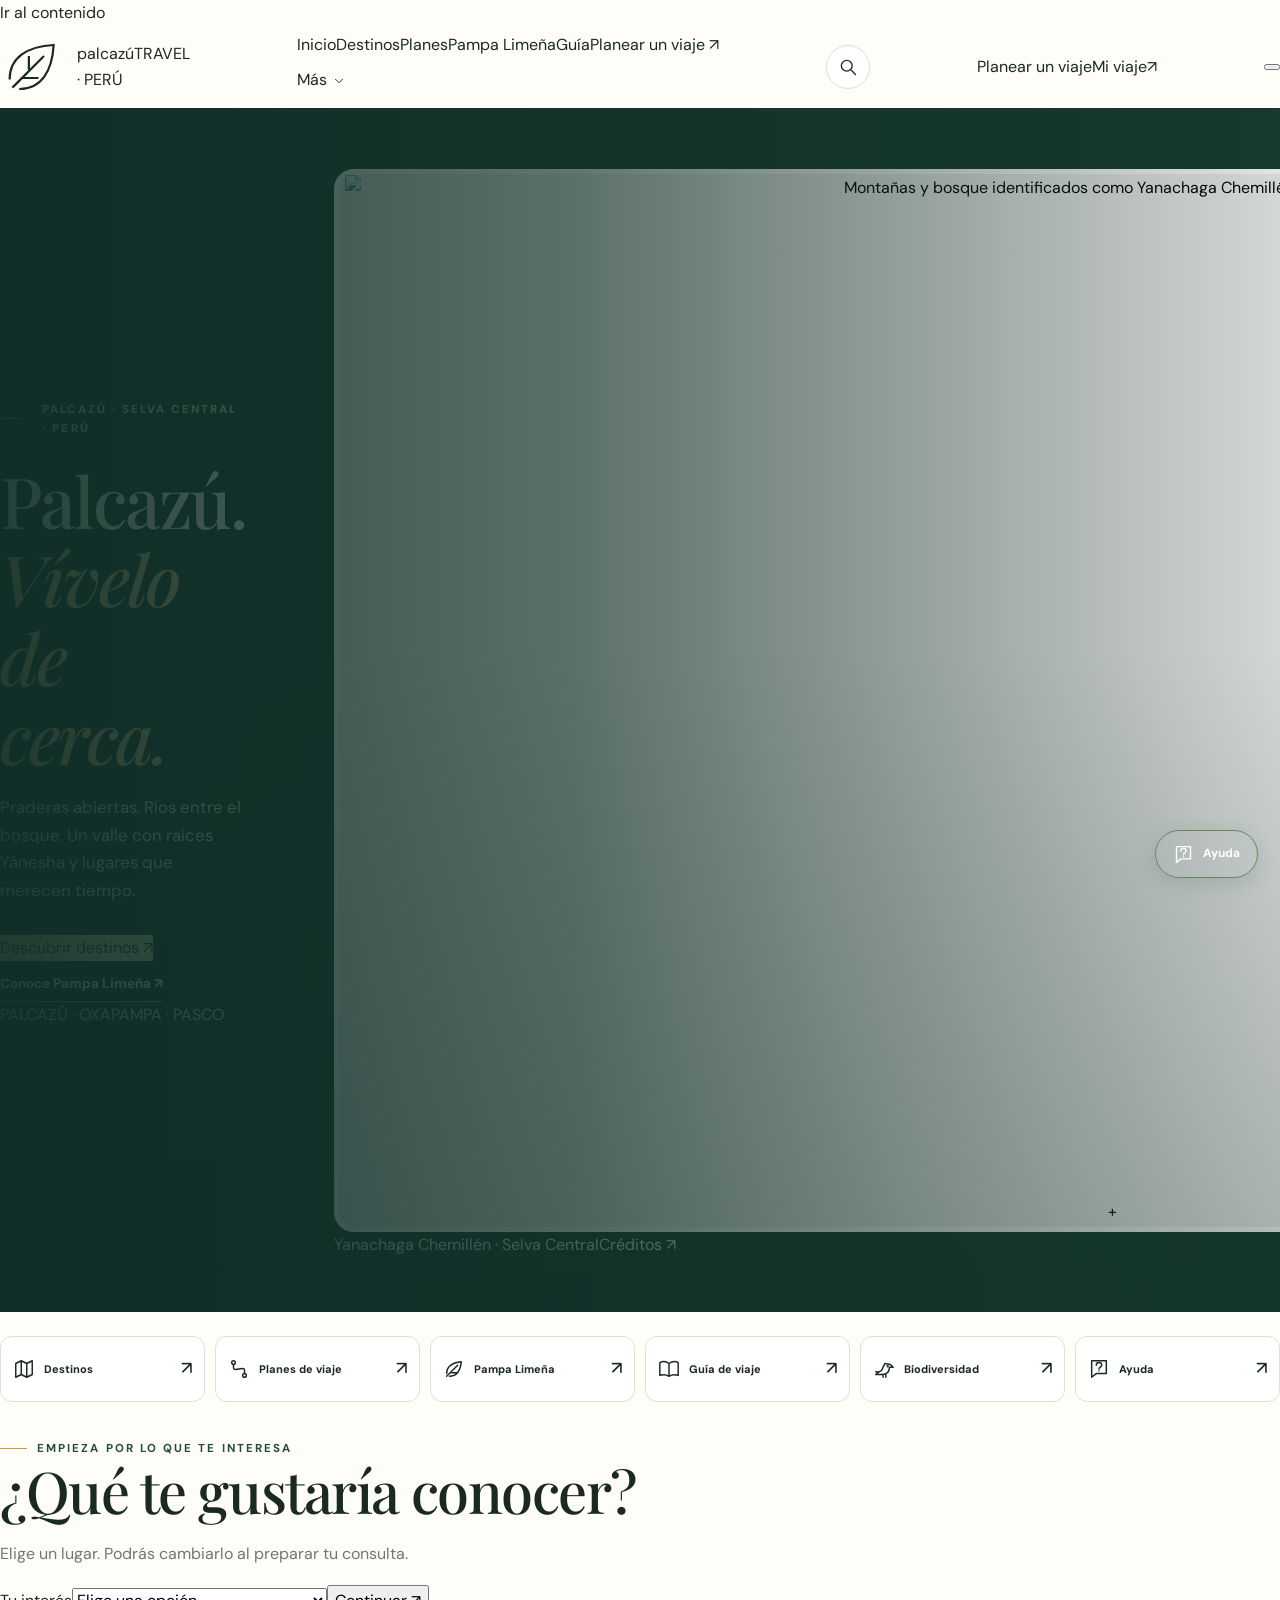
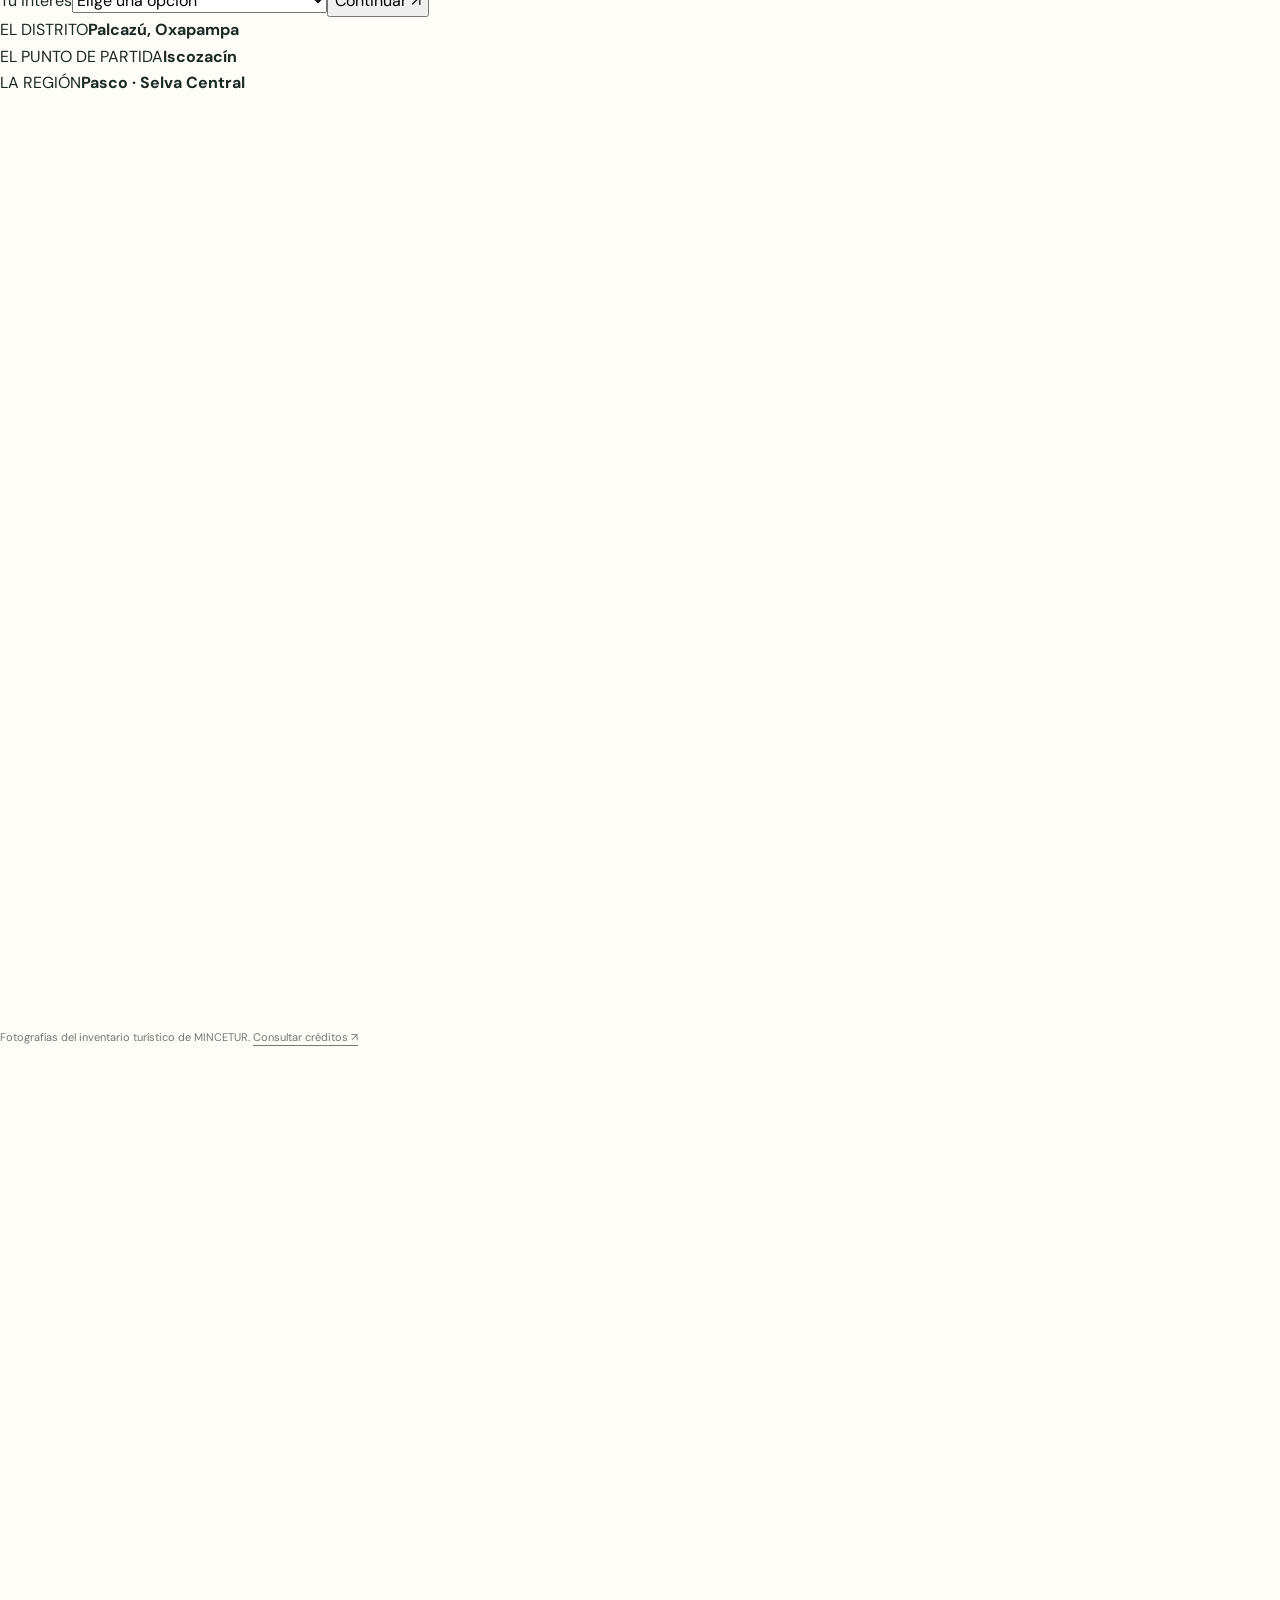
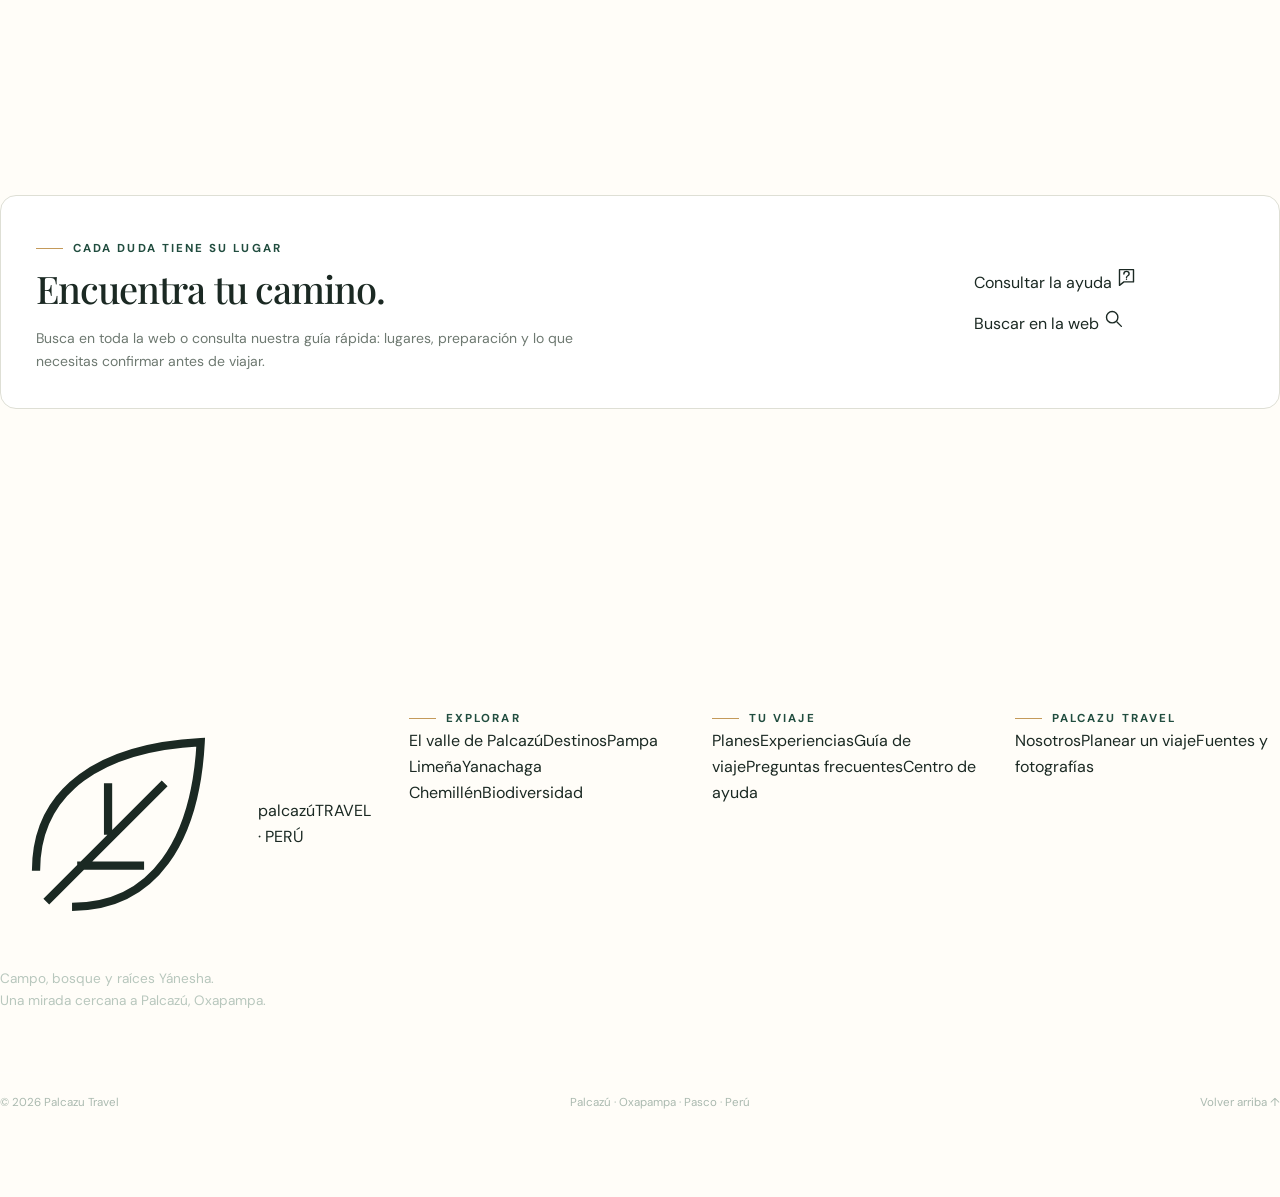
==== commit 770703bb: "Add files via upload" ====
--- a/index.html
+++ b/index.html
@@ -1,6 +1,134 @@
-<!doctype html><html lang="es"><head><meta charset="utf-8"><meta name="viewport" content="width=device-width, initial-scale=1"><meta name="description" content="Descubre la Selva Central del Perú con Palcazu Travel. Inspírate, explora destinos y empieza a diseñar una experiencia a tu ritmo."><meta name="theme-color" content="#173d32"><title>Viajes con sentido | Palcazu Travel</title><link rel="stylesheet" href="styles.css"></head><body><div class="topbar"><div class="container topbar-inner"><span>VIAJAR MÁS LEJOS. CONECTAR MÁS PROFUNDO.</span><span>SELVA CENTRAL · PERÚ</span></div></div><header class="site-header"><div class="container nav"><a class="brand" href="index.html" aria-label="Palcazu Travel, inicio"><span class="brand-mark">P.</span><span><span class="brand-name">PALCAZU TRAVEL</span><span class="brand-sub">Viajes con sentido</span></span></a><nav class="nav-links" aria-label="Navegación principal"><a href="index.html">Inicio</a><a href="destinos.html">Destinos</a><a href="experiencias.html">Experiencias</a><a href="nosotros.html">Nosotros</a><a href="contacto.html">Contacto</a></nav><a class="btn nav-cta" href="contacto.html">Planifica tu viaje <span class="arrow">↗</span></a><button class="menu-toggle" aria-label="Abrir menú" aria-expanded="false">☰</button></div></header><main><section class="hero"><img class="hero-bg" src="https://images.unsplash.com/photo-1516026672322-bc52d61a55d5?auto=format&fit=crop&w=2000&q=85" alt="Bosque tropical exuberante" fetchpriority="high"><div class="container"><div class="hero-content"><span class="eyebrow">Descubre la Selva Central</span><h1>Hay lugares<br>que te <em>cambian.</em></h1><p>Respira naturaleza, conoce nuevas historias y encuentra tu propia forma de explorar el Perú. Tu próxima aventura empieza aquí.</p><div class="hero-actions"><a class="btn btn-light" href="destinos.html">Explorar destinos <span class="arrow">↗</span></a><a class="btn btn-outline" href="contacto.html">Diseñar mi viaje</a></div><div class="hero-note">Experiencias pensadas para conectar con el lugar</div></div></div><div class="floating-stamp">Descubre<br><strong>Perú</strong>con calma</div></section>
-<section class="section"><div class="container intro-grid"><div class="intro-image-wrap reveal"><img class="intro-image" src="https://images.unsplash.com/photo-1448375240586-882707db888b?auto=format&fit=crop&w=1100&q=85" alt="Luz de la mañana entre árboles de un bosque" loading="lazy"><div class="image-accent"></div></div><div class="intro-copy reveal"><span class="eyebrow">Más que un destino</span><h2>El viaje también<br>es lo que <em>sientes.</em></h2><p>Creemos que viajar no consiste solo en llegar a un lugar. Es escuchar el bosque, compartir una mesa, descubrir costumbres y volver a casa con una historia nueva.</p><p>Palcazu Travel nace como una invitación a mirar la Selva Central con curiosidad, respeto y ganas de conocer más.</p><a class="text-link" href="nosotros.html">Conoce nuestra filosofía <span>→</span></a><div class="stats"><div class="stat"><strong>Local</strong><span>Mirada cercana</span></div><div class="stat"><strong>Flexible</strong><span>Rutas a tu ritmo</span></div><div class="stat"><strong>Consciente</strong><span>Respeto por el entorno</span></div></div></div></div></section>
-<section class="section soft"><div class="container"><div class="section-head reveal"><span class="eyebrow">Inspírate para salir</span><h2>Encuentra tu próxima<br><em>historia.</em></h2><p>Desde paisajes verdes hasta encuentros culturales: empieza por aquello que más te gustaría vivir.</p></div><div class="cards"><article class="destination-card reveal"><div class="card-image"><img src="https://images.unsplash.com/photo-1472396961693-142e6e269027?auto=format&fit=crop&w=900&q=80" alt="Paisaje natural verde y montañoso" loading="lazy"><span class="card-tag">Naturaleza</span></div><div class="card-body"><div class="card-meta"><span>01 / Explorar</span><span>Al aire libre</span></div><h3>Rutas verdes</h3><p>Desconecta del ruido y disfruta de paisajes que invitan a caminar sin apuro.</p><div class="card-foot"><span>Para amantes de la naturaleza</span><a href="destinos.html" aria-label="Ver destinos de naturaleza">↗</a></div></div></article><article class="destination-card reveal"><div class="card-image"><img src="https://images.unsplash.com/photo-1519681393784-d120267933ba?auto=format&fit=crop&w=900&q=80" alt="Montañas bajo un cielo profundo" loading="lazy"><span class="card-tag">Aventura</span></div><div class="card-body"><div class="card-meta"><span>02 / Descubrir</span><span>A tu ritmo</span></div><h3>Caminos por descubrir</h3><p>Convierte cada parada en una oportunidad para mirar el mundo de otra manera.</p><div class="card-foot"><span>Para viajeros curiosos</span><a href="experiencias.html" aria-label="Ver experiencias de aventura">↗</a></div></div></article><article class="destination-card reveal"><div class="card-image"><img src="https://images.unsplash.com/photo-1517248135467-4c7edcad34c4?auto=format&fit=crop&w=900&q=80" alt="Mesa preparada para compartir una comida" loading="lazy"><span class="card-tag">Cultura</span></div><div class="card-body"><div class="card-meta"><span>03 / Conectar</span><span>Encuentros</span></div><h3>Sabores e historias</h3><p>Acércate a las tradiciones, los sabores y las historias que hacen único cada lugar.</p><div class="card-foot"><span>Para compartir</span><a href="experiencias.html" aria-label="Ver experiencias culturales">↗</a></div></div></article></div><div style="text-align:center;margin-top:36px"><a class="text-link" href="destinos.html">Ver ideas de destinos <span>→</span></a></div></div></section>
-<section class="section"><div class="container"><div class="section-head reveal"><span class="eyebrow">Tu manera de viajar</span><h2>Experiencias con<br><em>otra perspectiva.</em></h2></div><div class="experience-grid"><article class="experience reveal"><div class="experience-num">01 /</div><h3>Naturaleza</h3><p>Momentos para respirar, observar y reconectar con el entorno.</p></article><article class="experience reveal"><div class="experience-num">02 /</div><h3>Aventura</h3><p>Rutas activas y nuevos paisajes para quienes aman explorar.</p></article><article class="experience reveal"><div class="experience-num">03 /</div><h3>Cultura local</h3><p>Historias, costumbres y encuentros que dejan huella.</p></article><article class="experience reveal"><div class="experience-num">04 /</div><h3>A tu medida</h3><p>Una idea de viaje que comienza con tus intereses y tu ritmo.</p></article></div><div style="margin-top:32px"><a class="text-link" href="experiencias.html">Descubre las experiencias <span>→</span></a></div></div></section>
-<section class="quote-band"><div class="container quote-inner"><blockquote>“No se trata de viajar más rápido.<br>Se trata de <em>sentir más el camino.</em>”</blockquote><a class="btn btn-light" href="contacto.html">Empecemos a planear <span class="arrow">↗</span></a></div></section>
-<section class="section-sm"><div class="container"><div class="cta-panel reveal"><div><span class="eyebrow">Tu próxima historia empieza aquí</span><h2>¿Qué te gustaría descubrir?</h2><p>Cuéntanos qué tienes en mente. Podemos conversar sobre ideas de ruta, experiencias y opciones para tu viaje.</p></div><a class="btn" href="contacto.html">Hablemos de tu viaje <span class="arrow">↗</span></a></div></div></section></main><footer class="site-footer"><div class="container"><div class="footer-grid"><div class="footer-brand"><a class="brand" href="index.html"><span class="brand-mark" style="color:#fff;border-color:#c49a5a">P.</span><span><span class="brand-name">PALCAZU TRAVEL</span><span class="brand-sub">Viajes con sentido</span></span></a><p>Una forma más cercana de descubrir paisajes, culturas y caminos de la Selva Central del Perú.</p></div><div><div class="footer-title">Explora</div><div class="footer-links"><a href="destinos.html">Destinos</a><a href="experiencias.html">Experiencias</a><a href="nosotros.html">Nuestra historia</a></div></div><div><div class="footer-title">Te ayudamos</div><div class="footer-links"><a href="contacto.html">Consultar un viaje</a><a href="preguntas.html">Preguntas frecuentes</a><a href="contacto.html">Contacto</a></div></div><div><div class="footer-title">Nuestra filosofía</div><div class="footer-links"><a href="nosotros.html#filosofia">Viajar con respeto</a><a href="nosotros.html#compromiso">Turismo responsable</a><a href="contacto.html">Diseña tu ruta</a></div></div></div><div class="footer-bottom"><p>© <span data-year></span> Palcazu Travel. Todos los derechos reservados.</p><p>Una propuesta de viaje para descubrir el Perú con otros ojos.</p></div></div></footer><script src="script.js"></script></body></html>+<!doctype html>
+<html lang="es">
+<head>
+<meta charset="utf-8">
+<meta name="viewport" content="width=device-width, initial-scale=1">
+<meta name="theme-color" content="#173f35">
+<meta name="description" content="Descubre Palcazú, Pampa Limeña, Iscozacín y la naturaleza de Yanachaga Chemillén. Viajes con identidad local en Oxapampa, Pasco.">
+<title>Palcazú se vive despacio | Palcazu Travel</title>
+<link rel="icon" href="assets/favicon.svg" type="image/svg+xml">
+<link rel="stylesheet" href="assets/fonts.css">
+<link rel="stylesheet" href="styles.css?v=20261010b">
+<link rel="stylesheet" href="interface.css?v=20261010b">
+<script src="script.js?v=20261010b" defer></script>
+<script src="guide-data.js?v=20261010b" defer></script>
+<script src="help.js?v=20261010b" defer></script>
+<noscript><style>@media(max-width:1000px){.header{position:static}.nav{height:auto;flex-wrap:wrap;padding-block:18px}.navigation{display:flex;flex-wrap:wrap;gap:8px 20px;position:static;width:100%;max-height:none;box-shadow:none;padding:12px 0 0}.navigation>a{font-size:13px}.navigation .mobile-contact{display:none}.mobile-explore{width:100%}.menu{display:none}.nav-button{margin-left:auto}}</style></noscript>
+</head>
+<body id="top">
+<a class="skip" href="#contenido">Ir al contenido</a><header class="header"><div class="shell nav">
+<a class="brand" href="index.html" aria-label="Palcazu Travel, inicio"><svg viewBox="0 0 48 48" fill="none" aria-hidden="true"><path d="M7 33C7 17 20 9 39 8c-1 19-9 32-25 32" stroke="currentColor" stroke-width="1.6"></path><path d="M9 39 32 16M15 32h13M21 26V16" stroke="currentColor" stroke-width="1.6"></path></svg><span>palcazú<span class="brand-small">TRAVEL · PERÚ</span></span></a><nav id="navigation" class="navigation" aria-label="Navegación principal"><a href="index.html" aria-current="page">Inicio</a><a href="destinos.html">Destinos</a><a href="planes.html">Planes</a><a href="pampa-limena.html">Pampa Limeña</a><a href="guia.html">Guía</a><a class="mobile-contact" href="contacto.html">Planear un viaje ↗</a><details class="explore-menu"><summary>Más <svg viewBox="0 0 24 24" fill="none" stroke="currentColor" stroke-width="1.6" stroke-linecap="round" stroke-linejoin="round" aria-hidden="true"><path d="m6 9 6 6 6-6"/></svg></summary><div class="explore-panel"><span class="eyebrow">EXPLORAR PALCAZÚ</span><a href="palcazu.html">El valle de Palcazú</a><a href="yanachaga.html">Yanachaga Chemillén</a><a href="biodiversidad.html">Biodiversidad</a><a href="experiencias.html">Experiencias</a><a href="nosotros.html">Nosotros</a><a href="preguntas.html">Preguntas frecuentes</a><a href="ayuda.html">Centro de ayuda</a></div></details></nav><a class="header-search" href="ayuda.html#mapa" data-open-search aria-label="Buscar en toda la web"><svg viewBox="0 0 24 24" fill="none" stroke="currentColor" stroke-width="1.6" stroke-linecap="round" stroke-linejoin="round" aria-hidden="true"><circle cx="10.5" cy="10.5" r="6.5"/><path d="m16 16 5 5"/></svg></a><a class="nav-button" href="contacto.html"><span class="nav-label">Planear un viaje</span><span class="nav-label-short">Mi viaje</span><span class="nav-arrow" aria-hidden="true">↗</span></a><button class="menu" aria-label="Abrir menú" aria-controls="navigation" aria-expanded="false"><span></span><span></span></button>
+</div></header><main id="contenido"><div class="hero-stage"><section class="hero shell"><div class="hero-copy">
+<span class="eyebrow"><span class="small-line"></span> PALCAZÚ · SELVA CENTRAL · PERÚ</span><h1>Palcazú.<br><em>Vívelo de cerca.</em>
+</h1>
+<p>Praderas abiertas. Ríos entre el bosque. Un valle con raíces Yánesha y lugares que merecen tiempo.</p>
+<div class="hero-actions">
+<a class="button" href="destinos.html">Descubrir destinos <span aria-hidden="true">↗</span></a><a class="text-link" href="pampa-limena.html">Conoce Pampa Limeña ↗</a>
+</div>
+<span class="hero-footnote">PALCAZÚ · OXAPAMPA · PASCO</span>
+</div>
+<figure class="hero-visual"><button class="photo-open" type="button" data-photo="assets/yanachaga-bosque.jpg" data-caption="Yanachaga Chemillén · Fotografía compartida para el proyecto. Autoría no documentada." aria-label="Ampliar: Montañas y bosque identificados como Yanachaga Chemillén por el usuario"><img src="assets/yanachaga-bosque.jpg" alt="Montañas y bosque identificados como Yanachaga Chemillén por el usuario" width="1536" height="1024" loading="eager" decoding="async"><span class="zoom-icon" aria-hidden="true">+</span></button><figcaption class="image-foot"><span>Yanachaga Chemillén · Selva Central</span><a href="fuentes.html#fotografias">Créditos ↗</a></figcaption></figure></section></div><nav class="shell section-shortcuts" aria-label="Encuentra tu próxima sección"><a href="destinos.html"><svg viewBox="0 0 24 24" fill="none" stroke="currentColor" stroke-width="1.6" stroke-linecap="round" stroke-linejoin="round" aria-hidden="true"><path d="m3 6 6-3 6 3 6-3v15l-6 3-6-3-6 3V6Zm6-3v15m6-12v15"/></svg><span>Destinos</span><b aria-hidden="true">↗</b></a><a href="planes.html"><svg viewBox="0 0 24 24" fill="none" stroke="currentColor" stroke-width="1.6" stroke-linecap="round" stroke-linejoin="round" aria-hidden="true"><circle cx="6" cy="5" r="2"/><circle cx="18" cy="19" r="2"/><path d="M6 7v4c0 4 12-2 12 2v4"/></svg><span>Planes de viaje</span><b aria-hidden="true">↗</b></a><a href="pampa-limena.html"><svg viewBox="0 0 24 24" fill="none" stroke="currentColor" stroke-width="1.6" stroke-linecap="round" stroke-linejoin="round" aria-hidden="true"><path d="M4 17c0-8 6-12 16-13-1 10-5 16-13 16M4 20 16 8M8 16h7"/></svg><span>Pampa Limeña</span><b aria-hidden="true">↗</b></a><a href="guia.html"><svg viewBox="0 0 24 24" fill="none" stroke="currentColor" stroke-width="1.6" stroke-linecap="round" stroke-linejoin="round" aria-hidden="true"><path d="M12 6C8 3 4 4 2 5v14c3-1 7-1 10 1 3-2 7-2 10-1V5c-2-1-6-2-10 1Zm0 0v14"/></svg><span>Guía de viaje</span><b aria-hidden="true">↗</b></a><a href="biodiversidad.html"><svg viewBox="0 0 24 24" fill="none" stroke="currentColor" stroke-width="1.6" stroke-linecap="round" stroke-linejoin="round" aria-hidden="true"><path d="M3 15c5 1 7-1 8-5l2-4 6 1 3 3h-4c0 5-3 8-9 8H3l4-3m7 3v3m-3-3v3"/><circle cx="16" cy="9" r=".5"/></svg><span>Biodiversidad</span><b aria-hidden="true">↗</b></a><a href="ayuda.html"><svg viewBox="0 0 24 24" fill="none" stroke="currentColor" stroke-width="1.6" stroke-linecap="round" stroke-linejoin="round" aria-hidden="true"><path d="M4 3h16v14H9l-5 4V3Z"/><path d="M9 8a3 3 0 0 1 6 0c0 2-3 2-3 4m0 2h.01"/></svg><span>Ayuda</span><b aria-hidden="true">↗</b></a></nav><section class="shell quick-visit" aria-labelledby="quick-title"><div>
+<span class="eyebrow">EMPIEZA POR LO QUE TE INTERESA</span><h2 id="quick-title">¿Qué te gustaría conocer?</h2>
+<p>Elige un lugar. Podrás cambiarlo al preparar tu consulta.</p>
+</div>
+<form action="contacto.html" method="get">
+<label for="quick-interest">Tu interés<select name="interes" id="quick-interest" required><option value="" disabled selected>Elige una opción</option>
+<option value="Pampa Limeña">Pampa Limeña</option>
+<option value="Sector Paujil">Bosque y sector Paujil</option>
+<option value="Iscozacín">Iscozacín y el valle</option>
+<option value="Tobogán Natural de Iscozacín">Tobogán Natural de Iscozacín</option>
+<option value="Observación de aves">Observación de aves</option>
+<option value="Tu ruta por Palcazú">Quiero explorar varias opciones</option></select></label><button class="button" type="submit">Continuar <span aria-hidden="true">↗</span></button>
+</form></section><div class="territory-strip"><div class="shell">
+<div>
+<span>EL DISTRITO</span><strong>Palcazú, Oxapampa</strong>
+</div>
+<div>
+<span>EL PUNTO DE PARTIDA</span><strong>Iscozacín</strong>
+</div>
+<div>
+<span>LA REGIÓN</span><strong>Pasco · Selva Central</strong>
+</div>
+</div></div>
+<section class="section shell" id="explorar"><div class="section-head reveal">
+<div>
+<span class="eyebrow">01 / ELIGE POR DÓNDE EMPEZAR</span><h2>Cada lugar,<br><em>su propia historia.</em>
+</h2>
+</div>
+<div class="section-side">
+<p>Conoce el campo de Pampa Limeña, la vida de Iscozacín y los bosques que conectan el valle con Yanachaga.</p>
+<a class="text-link" href="destinos.html">Todos los lugares ↗</a>
+</div>
+</div>
+<div class="photo-destinations"><article class="photo-destination reveal"><div class="tile-photo"><img src="assets/paujil-01.jpg" alt="Puesto de control Paujil rodeado de bosque en Yanachaga Chemillén" width="1600" height="1066" loading="lazy" decoding="async"></div><div class="tile-copy"><span class="eyebrow">PARQUE NACIONAL</span><h3><a href="yanachaga.html">Bosque y Paujil</a></h3><p>La puerta al parque desde Palcazú. Conoce sus accesos y prepara la visita.</p><span class="tile-cta">Conocer el lugar <b aria-hidden="true">↗</b></span></div></article><article class="photo-destination reveal"><div class="tile-photo"><img src="assets/iscozacin-plaza.jpg" alt="Plaza de Iscozacín, con árboles, jardines y monumento central" width="1600" height="1066" loading="lazy" decoding="async"></div><div class="tile-copy"><span class="eyebrow">LA VIDA DEL VALLE</span><h3><a href="palcazu.html#iscozacin">Iscozacín</a></h3><p>La capital del distrito: plaza, murales y un punto de partida para explorar.</p><span class="tile-cta">Conocer el lugar <b aria-hidden="true">↗</b></span></div></article><article class="photo-destination reveal"><div class="tile-photo"><img src="assets/tobogan-visita.jpg" alt="Visitantes en la poza del Tobogán Natural de Iscozacín, entre rocas y bosque" width="2047" height="1233" loading="lazy" decoding="async"></div><div class="tile-copy"><span class="eyebrow">AGUA Y NATURALEZA</span><h3><a href="palcazu.html#agua">El Tobogán Natural</a></h3><p>Un paisaje de agua y roca en Pan de Azúcar, con condiciones de visita propias.</p><span class="tile-cta">Conocer el lugar <b aria-hidden="true">↗</b></span></div></article></div><p class="photo-source-line">Fotografías del inventario turístico de MINCETUR. <a href="fuentes.html#fotografias">Consultar créditos ↗</a></p><a class="fundo-feature reveal" href="pampa-limena.html"><div><span class="eyebrow">UN FUNDO CON NOMBRE PROPIO</span><h3>Pampa Limeña</h3><p>El campo de Palcazú, sus praderas y el horizonte del valle. Conoce el lugar que forma parte de nuestra historia.</p></div><svg viewBox="0 0 24 24" fill="none" stroke="currentColor" stroke-width="1.6" stroke-linecap="round" stroke-linejoin="round" aria-hidden="true"><path d="M4 17c0-8 6-12 16-13-1 10-5 16-13 16M4 20 16 8M8 16h7"/></svg><span class="fundo-cta">Descubrir el fundo <b aria-hidden="true">↗</b></span></a></section><section class="story-section"><div class="shell story-grid">
+<figure class="story-photo reveal"><button class="photo-open" type="button" data-photo="assets/iscozacin-panorama.jpg" data-caption="Iscozacín · Heiner Amado Cadillo · 2015 · CC BY-SA 3.0" aria-label="Ampliar: Paisaje fotografiado en Iscozacín en 2015, con laguna y puente de madera"><img src="assets/iscozacin-panorama.jpg" alt="Paisaje fotografiado en Iscozacín en 2015, con laguna y puente de madera" width="1280" height="720" loading="lazy" decoding="async"><span class="zoom-icon" aria-hidden="true">+</span></button><figcaption>Iscozacín · Heiner Amado Cadillo · 2015 · CC BY-SA 3.0</figcaption></figure><div class="story-copy reveal">
+<span class="eyebrow">02 / CONOCE EL TERRITORIO</span><h2>El valle también<br><em>se conoce escuchando.</em>
+</h2>
+<p>Palcazú tiene una historia de campo, agua y cultura viva. La presencia Yánesha, sus conocimientos del bosque y sus formas de crear son parte de esa identidad.</p>
+<p>Acércate al lugar con curiosidad. Las visitas a comunidades y los encuentros con artesanas se acuerdan con sus anfitriones.</p>
+<a class="text-link" href="palcazu.html">Conocer el valle ↗</a>
+</div>
+</div></section><section class="section shell"><div class="section-head reveal">
+<div>
+<span class="eyebrow">03 / DALE FORMA A TU VIAJE</span><h2>¿Campo, bosque<br><em>o un poco de ambos?</em>
+</h2>
+</div>
+<div class="section-side"><p>Estas ideas te ayudan a preparar una consulta. El recorrido y sus servicios se confirman para tus fechas.</p></div>
+</div>
+<div class="home-plans">
+<article class="home-plan reveal"><span class="eyebrow">PAISAJE RURAL</span><h3>Valle y Pampa Limeña</h3>
+<p>Una visita centrada en el fundo, el paisaje y un ritmo cómodo para tu grupo.</p>
+<a class="text-link" href="planes.html#escapada">Ver esta idea ↗</a></article><article class="home-plan reveal"><span class="eyebrow">NATURALEZA</span><h3>Bosque y Paujil</h3>
+<p>Un recorrido que merece tiempo, preparación y coordinación de ingreso al parque.</p>
+<a class="text-link" href="planes.html#exploracion">Ver esta idea ↗</a></article><article class="home-plan reveal"><span class="eyebrow">A TU MEDIDA</span><h3>Tu ruta por Palcazú</h3>
+<p>Empieza por tus intereses, tus días disponibles y lo que quieres conocer.</p>
+<a class="text-link" href="planes.html#medida">Ver esta idea ↗</a></article>
+</div></section><section class="shell help-feature"><div><span class="eyebrow">CADA DUDA TIENE SU LUGAR</span><h2>Encuentra tu camino.</h2><p>Busca en toda la web o consulta nuestra guía rápida: lugares, preparación y lo que necesitas confirmar antes de viajar.</p></div><div class="help-feature-actions"><a class="button" href="ayuda.html" data-open-help>Consultar la ayuda <svg viewBox="0 0 24 24" fill="none" stroke="currentColor" stroke-width="1.6" stroke-linecap="round" stroke-linejoin="round" aria-hidden="true"><path d="M4 3h16v14H9l-5 4V3Z"/><path d="M9 8a3 3 0 0 1 6 0c0 2-3 2-3 4m0 2h.01"/></svg></a><a class="button secondary" href="ayuda.html#mapa" data-open-search>Buscar en la web <svg viewBox="0 0 24 24" fill="none" stroke="currentColor" stroke-width="1.6" stroke-linecap="round" stroke-linejoin="round" aria-hidden="true"><circle cx="10.5" cy="10.5" r="6.5"/><path d="m16 16 5 5"/></svg></a></div></section><section class="journey"><div class="shell journey-inner reveal">
+<div>
+<span class="eyebrow">PLANEA TU VISITA</span><h2>Un viaje que empiece<br><em>con tu propia idea.</em>
+</h2>
+<span class="journey-note">El lugar, las fechas y el ritmo de tu grupo.</span>
+</div>
+<a class="button light" href="contacto.html">Preparar mi viaje <span aria-hidden="true">↗</span></a>
+</div></section></main><footer class="footer"><div class="shell">
+<div class="footer-grid">
+<div class="footer-brand">
+<a class="brand" href="index.html" aria-label="Palcazu Travel, inicio"><svg viewBox="0 0 48 48" fill="none" aria-hidden="true"><path d="M7 33C7 17 20 9 39 8c-1 19-9 32-25 32" stroke="currentColor" stroke-width="1.6"></path><path d="M9 39 32 16M15 32h13M21 26V16" stroke="currentColor" stroke-width="1.6"></path></svg><span>palcazú<span class="brand-small">TRAVEL · PERÚ</span></span></a><p>Campo, bosque y raíces Yánesha.<br>Una mirada cercana a Palcazú, Oxapampa.</p>
+</div>
+<div class="footer-group">
+<span class="eyebrow">EXPLORAR</span><nav aria-label="Explorar Palcazú"><a href="palcazu.html">El valle de Palcazú</a><a href="destinos.html">Destinos</a><a href="pampa-limena.html">Pampa Limeña</a><a href="yanachaga.html">Yanachaga Chemillén</a><a href="biodiversidad.html">Biodiversidad</a></nav>
+</div>
+<div class="footer-group">
+<span class="eyebrow">TU VIAJE</span><nav aria-label="Organizar el viaje"><a href="planes.html">Planes</a><a href="experiencias.html">Experiencias</a><a href="guia.html">Guía de viaje</a><a href="preguntas.html">Preguntas frecuentes</a><a href="ayuda.html">Centro de ayuda</a></nav>
+</div>
+<div class="footer-group">
+<span class="eyebrow">PALCAZU TRAVEL</span><nav aria-label="Sobre Palcazu Travel"><a href="nosotros.html">Nosotros</a><a href="contacto.html">Planear un viaje</a><a href="fuentes.html">Fuentes y fotografías</a></nav>
+</div>
+</div>
+<div class="footer-bottom">
+<span>© <span data-year>2026</span> Palcazu Travel</span><span>Palcazú · Oxapampa · Pasco · Perú</span><a href="#top">Volver arriba ↑</a>
+</div>
+</div></footer><div class="scroll-progress" aria-hidden="true"></div>
+<dialog id="photo-dialog" class="photo-dialog" aria-label="Fotografía ampliada"><button type="button" class="dialog-close" aria-label="Cerrar fotografía">×</button><figure><img id="dialog-photo" alt=""><figcaption id="dialog-caption"></figcaption></figure></dialog>
+<a class="floating-help" href="ayuda.html" data-open-help aria-label="Abrir ayuda para tu viaje"><svg viewBox="0 0 24 24" fill="none" stroke="currentColor" stroke-width="1.6" stroke-linecap="round" stroke-linejoin="round" aria-hidden="true"><path d="M4 3h16v14H9l-5 4V3Z"/><path d="M9 8a3 3 0 0 1 6 0c0 2-3 2-3 4m0 2h.01"/></svg><span>Ayuda</span></a>
+<dialog id="site-search-dialog" class="utility-dialog search-dialog" aria-labelledby="site-search-title">
+<div class="utility-heading"><div><span class="eyebrow">ENCUENTRA LO QUE BUSCAS</span><h2 id="site-search-title">Todo Palcazú, a mano.</h2></div><button class="utility-close" type="button" data-close-utility aria-label="Cerrar búsqueda">×</button></div>
+<label class="sr-only" for="site-search-input">Buscar en toda la web</label><div class="search-input"><svg viewBox="0 0 24 24" fill="none" stroke="currentColor" stroke-width="1.6" stroke-linecap="round" stroke-linejoin="round" aria-hidden="true"><circle cx="10.5" cy="10.5" r="6.5"/><path d="m16 16 5 5"/></svg><input id="site-search-input" type="search" placeholder="Un lugar, un plan, una pregunta…" autocomplete="off" maxlength="100"><button id="site-search-clear" type="button" aria-label="Borrar búsqueda" hidden>×</button></div>
+<p id="site-search-status" class="utility-status" role="status" aria-live="polite"></p><div id="site-search-results" class="site-search-results"></div>
+<div id="site-search-empty" class="search-empty" hidden><h3>Prueba con otra palabra.</h3><p>Busca “Pampa”, “qué llevar”, “cascadas” o explora las secciones.</p><a class="text-link" href="ayuda.html#mapa">Ver todas las secciones ↗</a></div>
+</dialog>
+<dialog id="travel-help-dialog" class="utility-dialog help-dialog" aria-labelledby="travel-help-title">
+<div class="utility-heading"><div><span class="eyebrow">PALCAZU TRAVEL</span><h2 id="travel-help-title">Ayuda para tu viaje</h2></div><button class="utility-close" type="button" data-close-utility aria-label="Cerrar ayuda">×</button></div>
+<div class="help-tabs" role="tablist" aria-label="Tipo de ayuda"><button id="quick-guide-tab" type="button" role="tab" aria-selected="true" aria-controls="quick-guide-panel">Guía rápida</button><button id="ai-assistant-tab" type="button" role="tab" tabindex="-1" aria-selected="false" aria-controls="ai-assistant-panel">Asistente IA</button></div>
+<section id="quick-guide-panel" role="tabpanel" aria-labelledby="quick-guide-tab"><p class="help-intro">Respuestas de nuestra guía, con enlaces para seguir explorando.</p><form id="help-guide-form"><label for="help-guide-input">¿Qué necesitas saber?</label><div class="guide-search-row"><input id="help-guide-input" type="search" placeholder="Pampa Limeña, precios, qué llevar…" maxlength="150" autocomplete="off"><button class="button" type="submit">Buscar</button></div></form>
+<div class="help-topics" aria-label="Temas frecuentes"><button type="button" data-guide-topic="pampa">Pampa Limeña</button><button type="button" data-guide-topic="paujil">Visitar el parque</button><button type="button" data-guide-topic="clima">Cuándo viajar</button><button type="button" data-guide-topic="equipaje">Qué llevar</button><button type="button" data-guide-topic="precios">Precios y consulta</button></div>
+<p id="help-guide-status" class="utility-status" role="status" aria-live="polite"></p><div id="help-guide-results" class="guide-results"></div></section>
+<section id="ai-assistant-panel" role="tabpanel" aria-labelledby="ai-assistant-tab" hidden><p id="assistant-availability" class="assistant-availability" role="status">Comprobando disponibilidad…</p>
+<div id="assistant-unavailable" class="assistant-unavailable" hidden><span class="assistant-symbol" aria-hidden="true"><svg viewBox="0 0 24 24" fill="none" stroke="currentColor" stroke-width="1.6" stroke-linecap="round" stroke-linejoin="round" aria-hidden="true"><path d="M4 3h16v14H9l-5 4V3Z"/><path d="M9 8a3 3 0 0 1 6 0c0 2-3 2-3 4m0 2h.01"/></svg></span><h3>La guía sigue a tu lado.</h3><p>El chat de IA todavía no está habilitado. Puedes encontrar respuestas sobre el valle, el parque y cómo preparar tu visita en la guía rápida.</p><button class="button secondary" type="button" id="back-to-guide">Consultar la guía</button></div>
+<div id="assistant-connected" hidden><p class="assistant-privacy">Tus preguntas se procesan con un servicio de IA. Evita incluir datos personales y confirma las condiciones de tu viaje.</p>
+<div class="chat-toolbar"><span>Conversación actual</span><button type="button" class="text-link" id="assistant-reset">Empezar de nuevo</button></div><div id="assistant-messages" class="assistant-messages" role="log" aria-label="Conversación con el asistente" aria-live="polite" aria-relevant="additions"></div>
+<p id="assistant-status" class="utility-status" role="status" aria-live="polite"></p><button id="assistant-retry" class="text-link" type="button" hidden>Reintentar respuesta ↗</button>
+<form id="assistant-form"><label for="assistant-input">Tu pregunta</label><textarea id="assistant-input" rows="2" maxlength="1000" placeholder="Quiero conocer Palcazú. ¿Por dónde empiezo?" required></textarea><div class="assistant-actions"><small>Hasta 1.000 caracteres.</small><button id="assistant-stop" class="button secondary" type="button" hidden>Detener</button><button id="assistant-send" class="button" type="submit">Enviar <span aria-hidden="true">↑</span></button></div></form></div></section>
+<div class="help-bottom"><a href="ayuda.html">Centro de ayuda ↗</a><a href="contacto.html">Preparar mi viaje ↗</a></div></dialog>
+</body>
+</html>
--- a/interface.css
+++ b/interface.css
@@ -0,0 +1,259 @@
+/* Fotografía, navegación y ayuda. El sitio conserva su HTML y sus estilos base. */
+.nav { gap: 18px; }
+.navigation { gap: 21px; }
+.header-search { display: grid; place-items: center; width: 44px; min-width: 44px; height: 44px; border: 1px solid var(--line); border-radius: 50%; background: white; }
+.header-search:hover { background: var(--soft); border-color: #829571; }
+.header-search svg { width: 20px; height: 20px; }
+.explore-menu { position: relative; }
+.explore-menu summary { display: flex; align-items: center; gap: 5px; min-height: 44px; cursor: pointer; list-style: none; }
+.explore-menu summary::-webkit-details-marker { display: none; }
+.explore-menu summary svg { width: 14px; height: 14px; }
+.explore-menu[open] summary svg { transform: rotate(180deg); }
+.explore-panel { position: absolute; right: 0; top: calc(100% + 13px); min-width: 270px; padding: 22px; background: white; border: 1px solid var(--line); border-radius: 14px; box-shadow: 0 12px 40px #173f351a; }
+.explore-panel .eyebrow { color: var(--muted); margin-bottom: 12px; }
+.explore-panel a { display: flex; align-items: center; min-height: 44px; padding: 6px 10px; border-radius: 7px; font-size: 13px; }
+.explore-panel a:hover { background: var(--soft); }
+.hero-stage { background: #163f34; color: #fff; }
+.hero-stage .hero { gap: 48px; padding-block: 45px 38px; }
+.hero-stage h1 { font-size: clamp(56px, 5.5vw, 78px); }
+.hero-stage em { color: #dde4b5; }
+.hero-stage .hero-copy > p { color: #e1e9df; }
+.hero-stage .small-line { background: #dde4b5; }
+.hero-stage .eyebrow, .hero-stage .hero-footnote { color: #dce5d4; }
+.hero-stage .button { background: #dde4b5; border-color: #dde4b5; color: #163f34; }
+.hero-stage .button:hover { background: #f0f3d8; }
+.hero-stage .text-link { color: white; text-decoration-color: #98b58f; }
+.hero-stage .photo-open { border: 5px solid #fff; border-radius: 20px; }
+.hero-stage .image-foot { color: #dce5d4; }
+.hero-stage :focus-visible { outline-color: #dde4b5; }
+.section-shortcuts { display: grid; grid-template-columns: repeat(6, 1fr); gap: 10px; padding-block: 24px; }
+.section-shortcuts a { display: flex; align-items: center; gap: 9px; min-height: 66px; border: 1px solid var(--line); border-radius: 12px; padding: 12px; background: white; font-size: 11px; font-weight: 750; transition: background .2s, border-color .2s; }
+.section-shortcuts a:hover { background: #edf1df; border-color: #8fa573; }
+.section-shortcuts svg { width: 22px; height: 22px; flex-shrink: 0; }
+.section-shortcuts b { margin-left: auto; font-weight: 500; font-size: 18px; }
+.quick-visit { margin-top: 5px; }
+.photo-destinations { display: grid; grid-template-columns: repeat(3, 1fr); gap: 24px; }
+.photo-destination { position: relative; display: flex; flex-direction: column; background: white; border: 1px solid var(--line); border-radius: 16px; overflow: hidden; transition: border-color .2s, box-shadow .2s; }
+.photo-destination:hover { box-shadow: 0 12px 30px #173f3512; border-color: #8fa573; }
+.photo-destination:focus-within { outline: 3px solid #54773c; outline-offset: 4px; }
+.tile-photo { background: var(--soft); overflow: hidden; aspect-ratio: 3/2; }
+.tile-photo img { width: 100%; height: 100%; object-fit: contain; }
+.tile-copy { padding: 24px; display: flex; flex-direction: column; flex: 1; }
+.tile-copy .eyebrow { color: var(--muted); font-size: 9px; }
+.tile-copy h3 { margin-block: 11px 13px; font: 800 22px/1.35 var(--sans); letter-spacing: -.025em; }
+.tile-copy h3 a::after { content: ''; position: absolute; inset: 0; }
+.tile-copy h3 a:focus-visible { outline: none; }
+.tile-copy p { font-size: 13px; flex: 1; margin-bottom: 22px; }
+.tile-cta { display: flex; align-items: center; justify-content: space-between; font-size: 12px; font-weight: 750; }
+.tile-cta b { font-weight: 400; font-size: 24px; }
+.photo-source-line { margin: 16px 0 28px; font-size: 11px; }
+.photo-source-line a { text-decoration: underline; text-underline-offset: 4px; }
+.fundo-feature { display: flex; align-items: center; gap: 45px; background: #e4e8c6; border: 1px solid #c7cea2; border-radius: 16px; padding: 30px 35px; }
+.fundo-feature .eyebrow { color: #4b623d; }
+.fundo-feature h3 { font-size: 40px; margin-block: 8px 12px; }
+.fundo-feature p { margin: 0; max-width: 640px; font-size: 14px; color: #435b3f; }
+.fundo-feature > svg { width: 90px; height: 90px; flex-shrink: 0; color: #657744; }
+.fundo-cta { font-size: 13px; font-weight: 750; flex-shrink: 0; display: flex; flex-direction: column; gap: 7px; }
+.fundo-cta b { font-size: 26px; font-weight: 400; }
+.destination-photo { margin: -28px -28px 22px; overflow: hidden; border-radius: 13px 13px 0 0; aspect-ratio: 16/9; background: #eff3eb; }
+.destination-photo img { width: 100%; height: 100%; object-fit: contain; }
+.destination-art { display: flex; flex-direction: column; justify-content: center; position: relative; margin: -28px -28px 22px; padding: 30px; aspect-ratio: 16/9; background: #e4e8c6; border-radius: 13px 13px 0 0; overflow: hidden; }
+.destination-art > span { font-size: 9px; font-weight: 750; letter-spacing: .12em; margin-bottom: 14px; }
+.destination-art strong { font: 38px/1.16 var(--serif); max-width: 240px; font-weight: 400; }
+.destination-art > svg { position: absolute; right: 30px; bottom: 28px; width: 58px; height: 58px; color: #667845; }
+.destination-art.town { background: #e2e9e0; }
+.destination-art.culture { background: #173f35; color: #fff; }
+.destination-art.culture > svg { color: #dde4b5; }
+.help-feature { display: grid; grid-template-columns: 1.3fr 1fr; gap: 50px; align-items: center; padding: 35px; margin-bottom: 65px; border: 1px solid var(--line); border-radius: 16px; background: white; }
+.help-feature h2 { margin-block: 10px 16px; font-size: 38px; }
+.help-feature p { font-size: 14px; max-width: 550px; margin: 0; }
+.help-feature-actions { display: flex; flex-direction: column; gap: 12px; max-width: 270px; width: 100%; margin-left: auto; }
+.help-feature-actions svg { width: 21px; height: 21px; }
+.floating-help { position: fixed; right: 22px; bottom: 22px; z-index: 35; display: flex; align-items: center; gap: 9px; min-height: 48px; padding: 12px 17px; color: white; background: var(--green); border: 1px solid #6a8661; border-radius: 30px; font-size: 12px; font-weight: 750; box-shadow: 0 5px 20px #173f3525; }
+.floating-help svg { width: 21px; height: 21px; }
+.floating-help:hover { background: #295a43; }
+.footer { padding-bottom: 85px; }
+body:has(.utility-dialog[open]) { overflow: hidden; }
+.utility-dialog { width: min(650px, calc(100vw - 40px)); max-height: calc(100dvh - 60px); margin: auto; padding: 28px; overflow: auto; overscroll-behavior: contain; border: 1px solid #c9d7bd; border-radius: 20px; background: var(--paper); color: var(--ink); box-shadow: 0 25px 90px #0004; }
+.utility-dialog::backdrop { background: #122d27b0; }
+.utility-heading { display: flex; justify-content: space-between; align-items: start; gap: 15px; margin-bottom: 24px; }
+.utility-heading .eyebrow { color: var(--muted); margin-bottom: 8px; font-size: 9px; }
+.utility-heading h2 { font-size: 31px; }
+.utility-close { display: grid; place-items: center; min-width: 44px; height: 44px; border: 1px solid var(--line); border-radius: 50%; background: white; color: var(--ink); font-size: 25px; line-height: 1; }
+.utility-close:hover { background: #e4e8c6; }
+.utility-status { margin: 17px 0; color: var(--muted); font-size: 12px; line-height: 1.7; }
+.site-search-results { display: flex; flex-direction: column; gap: 10px; }
+.search-result { display: flex; align-items: center; justify-content: space-between; gap: 20px; border: 1px solid var(--line); border-radius: 12px; background: white; padding: 16px 19px; }
+.search-result:hover { background: var(--soft); border-color: #92a77e; }
+.search-result-copy { display: flex; flex-direction: column; gap: 4px; }
+.search-result-copy small { color: var(--muted); font-size: 8px; }
+.search-result-copy strong { font-size: 15px; line-height: 1.5; }
+.search-result-copy > span { font-size: 12px; color: var(--muted); }
+.search-result b { font-size: 23px; font-weight: 400; }
+.search-empty, .guide-empty { padding: 25px; border: 1px dashed #b4c3a5; border-radius: 12px; background: white; }
+.search-empty h3, .guide-empty h3 { font: 750 20px/1.45 var(--sans); margin-bottom: 12px; }
+.search-empty p, .guide-empty p { font-size: 13px; margin-bottom: 10px; }
+.help-tabs { display: flex; gap: 8px; padding: 5px; border: 1px solid var(--line); border-radius: 12px; background: #ebeee3; margin-bottom: 23px; }
+.help-tabs button { flex: 1; min-height: 44px; padding: 9px 12px; border: 1px solid transparent; border-radius: 8px; background: transparent; color: var(--green); font-size: 13px; font-weight: 750; }
+.help-tabs button[aria-selected="true"] { background: white; border-color: #cbd7bf; box-shadow: 0 2px 7px #173f350a; }
+.help-intro { font-size: 13px; margin-bottom: 20px; }
+.help-dialog label { display: block; font-size: 12px; font-weight: 750; margin-bottom: 8px; }
+.guide-search-row { display: grid; grid-template-columns: 1fr auto; gap: 10px; }
+.guide-search-row input { margin: 0; min-width: 0; min-height: 50px; font-size: 15px; }
+.guide-search-row .button { padding-inline: 17px; }
+.help-topics { display: flex; flex-wrap: wrap; gap: 8px; margin-top: 16px; }
+.help-topics button { min-height: 44px; border: 1px solid #cbd7bf; border-radius: 22px; background: white; padding: 9px 13px; font-size: 11px; color: var(--green); }
+.help-topics button:hover, .help-topics button[aria-pressed="true"] { background: #e4e8c6; border-color: #879d69; }
+.guide-results { display: flex; flex-direction: column; gap: 13px; }
+.guide-answer { background: white; border: 1px solid var(--line); border-radius: 12px; padding: 22px; }
+.guide-answer h3 { font: 750 17px/1.5 var(--sans); margin-bottom: 12px; letter-spacing: -.015em; }
+.guide-answer p { font-size: 13px; line-height: 1.85; margin-bottom: 10px; }
+.guide-answer-links { display: flex; flex-wrap: wrap; align-items: center; gap: 6px 22px; }
+.answer-source { display: inline-flex; align-items: center; min-height: 44px; font-size: 11px; color: var(--muted); text-decoration: underline; text-underline-offset: 4px; }
+.help-bottom { display: flex; flex-wrap: wrap; justify-content: space-between; gap: 5px 20px; border-top: 1px solid var(--line); padding-top: 15px; margin-top: 24px; }
+.help-bottom a { display: flex; align-items: center; min-height: 44px; font-size: 12px; font-weight: 700; }
+.assistant-availability { display: flex; align-items: center; gap: 8px; margin: 0 0 14px; padding: 12px 15px; border-radius: 9px; background: #e9eddc; font-size: 12px; color: #435b3f; }
+.assistant-availability.available::before { content: ''; width: 7px; height: 7px; border-radius: 50%; background: #366433; }
+.assistant-unavailable { padding: 18px 7px; }
+.assistant-symbol { display: grid; place-items: center; width: 58px; height: 58px; background: #e4e8c6; border-radius: 15px; margin-bottom: 19px; }
+.assistant-symbol svg { width: 30px; height: 30px; }
+.assistant-unavailable h3 { margin-bottom: 13px; font-size: 28px; }
+.assistant-unavailable p { font-size: 14px; }
+.assistant-privacy { font-size: 11px; line-height: 1.8; margin-bottom: 12px; }
+.chat-toolbar { display: flex; flex-wrap: wrap; align-items: center; justify-content: space-between; gap: 4px 15px; font-size: 11px; color: var(--muted); }
+.chat-toolbar .text-link { font-size: 11px; }
+.assistant-messages { max-height: 320px; overflow: auto; overscroll-behavior: contain; padding: 12px 4px; }
+.chat-message { margin-bottom: 13px; padding: 16px 18px; border: 1px solid var(--line); border-radius: 12px 12px 12px 3px; background: white; margin-right: 23px; }
+.chat-message.user { background: #e4e8c6; border-color: #d1d7b4; border-radius: 12px 12px 3px 12px; margin-left: 23px; margin-right: 0; }
+.chat-speaker { display: block; font-size: 9px; letter-spacing: .06em; font-weight: 800; color: #4b623d; margin-bottom: 7px; }
+.chat-text { font-size: 13px; line-height: 1.85; margin: 0; white-space: pre-wrap; overflow-wrap: anywhere; color: var(--ink); }
+.chat-links { display: flex; flex-wrap: wrap; gap: 4px 18px; margin-top: 12px; border-top: 1px solid var(--line); padding-top: 6px; }
+.chat-links .text-link { font-size: 11px; }
+#assistant-input { margin: 0; resize: vertical; max-height: 180px; font-size: 16px; }
+.assistant-actions { display: flex; justify-content: space-between; align-items: center; gap: 10px; margin-top: 12px; }
+.assistant-actions small { font-size: 10px; color: var(--muted); }
+.assistant-actions .button { min-height: 44px; padding: 10px 18px; }
+.help-start { display: grid; grid-template-columns: 1fr 1fr; gap: 24px; }
+.help-start article { padding: 32px; border: 1px solid var(--line); border-radius: 16px; background: white; }
+.help-start h2 { font: 800 24px/1.4 var(--sans); letter-spacing: -.025em; margin-block: 18px 14px; }
+.help-start p { font-size: 14px; max-width: 440px; }
+.help-start article > .text-link { margin-top: 12px; }
+.help-start-icon { display: grid; place-items: center; width: 52px; height: 52px; background: #e4e8c6; border-radius: 14px; }
+.help-start-icon svg { width: 27px; height: 27px; }
+.help-answer-grid { display: grid; grid-template-columns: 1fr 1fr; gap: 28px; }
+.help-answer-grid article { border-top: 1px solid var(--line); padding-top: 24px; }
+.help-answer-grid h3 { font: 750 22px/1.45 var(--sans); margin-bottom: 15px; letter-spacing: -.025em; }
+.help-answer-grid p { font-size: 14px; }
+.assistant-explainer { background: #e4e8c6; border: 1px solid #ccd3a8; border-radius: 16px; padding: 35px; }
+.assistant-explainer h2 { margin-block: 13px 18px; }
+.assistant-explainer p { max-width: 760px; color: #435b3f; font-size: 14px; }
+.site-directory { display: grid; grid-template-columns: 1fr 1fr; gap: 14px; }
+.site-directory a { display: flex; justify-content: space-between; align-items: center; gap: 20px; padding: 24px; border: 1px solid var(--line); border-radius: 12px; background: white; }
+.site-directory a:hover { background: var(--soft); border-color: #92a77e; }
+.site-directory strong { display: block; font-size: 16px; line-height: 1.5; }
+.site-directory small { display: block; margin-top: 7px; font-size: 12px; color: var(--muted); }
+.site-directory b { font-weight: 400; font-size: 25px; }
+.inventory-photo-credit ul { padding-left: 20px; color: var(--muted); font-size: 12px; }
+.inventory-photo-credit li { margin-bottom: 12px; }
+@media (max-width: 1120px) and (min-width: 1001px) {
+  .nav { gap: 12px; }
+  .navigation { gap: 15px; font-size: 11px; }
+  .nav-button { padding-inline: 12px; font-size: 11px; }
+}
+@media (max-width: 1000px) {
+  .explore-menu { width: 100%; border-top: 1px solid var(--line); padding-top: 8px; margin-top: 8px; }
+  .explore-menu summary { font-size: 14px; justify-content: space-between; }
+  .explore-panel { position: static; padding: 14px 0 0; border: 0; border-radius: 0; min-width: 0; box-shadow: none; }
+  .explore-panel a { padding-left: 4px; }
+  .header-search { margin-left: auto; }
+  .nav-button { margin-left: 0; }
+  .hero-stage .hero { gap: 25px; padding-block: 37px; }
+  .hero-stage h1 { font-size: 66px; }
+  .section-shortcuts { grid-template-columns: repeat(3, 1fr); }
+  .photo-destinations { gap: 16px; }
+  .tile-copy { padding: 20px; }
+  .tile-copy h3 { font-size: 20px; }
+  .fundo-feature { gap: 25px; padding: 27px; }
+  .fundo-feature > svg { display: none; }
+  .destination-photo { margin: -23px -23px 22px; }
+  .destination-art { margin: -23px -23px 22px; }
+}
+@media (max-width: 760px) {
+  .hero-stage .hero { gap: 28px; }
+  .hero-stage .hero-visual { max-width: 640px; }
+  .photo-destinations { grid-template-columns: 1fr; gap: 22px; }
+  .photo-destination { display: grid; grid-template-columns: .9fr 1.1fr; }
+  .tile-photo { aspect-ratio: auto; height: 100%; display: flex; align-items: center; }
+  .tile-photo img { height: auto; object-fit: contain; }
+  .fundo-feature { align-items: start; flex-direction: column; gap: 22px; }
+  .fundo-cta { flex-direction: row; align-items: center; gap: 25px; }
+  .help-feature { grid-template-columns: 1fr; padding: 27px; gap: 25px; margin-bottom: 48px; }
+  .help-feature-actions { max-width: none; flex-direction: row; margin: 0; }
+  .help-feature-actions .button { flex: 1; }
+  .help-start, .help-answer-grid { grid-template-columns: 1fr; }
+  .help-start article { padding: 27px; }
+}
+@media (max-width: 520px) {
+  .nav { gap: 8px; }
+  .header-search { width: 40px; min-width: 40px; height: 40px; }
+  .header-search svg { width: 18px; height: 18px; }
+  .nav-button { padding-inline: 10px; gap: 5px; }
+  .nav-arrow { display: none; }
+  .hero-stage .hero { padding-block: 30px; }
+  .hero-stage h1 { font-size: clamp(47px, 12vw, 62px); }
+  .hero-stage .hero-copy > p { font-size: 15px; }
+  .hero-stage .photo-open { border-width: 3px; border-radius: 14px; }
+  .hero-stage .hero-footnote { margin-top: 17px; }
+  .section-shortcuts { gap: 8px; padding-block: 18px; }
+  .section-shortcuts a { min-height: 91px; padding: 12px 10px; gap: 7px; flex-direction: column; align-items: start; font-size: 10px; line-height: 1.5; }
+  .section-shortcuts b { display: none; }
+  .section-shortcuts svg { width: 23px; height: 23px; }
+  .photo-destination { display: flex; }
+  .tile-photo { aspect-ratio: 3/2; height: auto; display: block; }
+  .tile-photo img { height: 100%; }
+  .tile-copy { padding: 23px; }
+  .tile-copy h3 { font-size: 23px; }
+  .fundo-feature { padding: 25px; }
+  .fundo-feature h3 { font-size: 37px; }
+  .destination-photo { margin: -24px -24px 22px; }
+  .destination-art { margin: -24px -24px 22px; padding: 24px; }
+  .destination-art strong { font-size: 30px; max-width: 170px; }
+  .destination-art > svg { width: 45px; height: 45px; right: 24px; bottom: 22px; }
+  .help-feature { padding: 24px; }
+  .help-feature h2 { font-size: 32px; }
+  .help-feature-actions { flex-direction: column; }
+  .floating-help { right: 14px; bottom: 14px; min-height: 46px; padding: 11px 14px; }
+  .utility-dialog { width: calc(100vw - 20px); max-height: calc(100dvh - 24px); padding: 21px; border-radius: 16px; }
+  .utility-heading { gap: 12px; margin-bottom: 21px; }
+  .utility-heading h2 { font-size: 26px; }
+  .utility-heading .eyebrow { font-size: 8px; letter-spacing: .1em; }
+  .help-tabs button { font-size: 12px; }
+  .guide-search-row { gap: 8px; }
+  .guide-search-row input { font-size: 16px; padding-inline: 11px; }
+  .guide-search-row .button { font-size: 12px; padding-inline: 12px; }
+  .guide-answer { padding: 18px; }
+  .guide-answer-links { gap: 0 17px; }
+  .guide-answer-links .text-link { font-size: 12px; }
+  .help-bottom a { font-size: 11px; }
+  .search-result { padding: 15px; }
+  .search-result-copy > span { font-size: 11px; }
+  .site-directory { grid-template-columns: 1fr; }
+  .site-directory a { padding: 21px; }
+  .assistant-explainer { padding: 27px; }
+  .assistant-explainer h2 { font-size: 32px; }
+  .assistant-messages { max-height: 270px; }
+  .chat-message { margin-right: 10px; padding: 15px; }
+  .chat-message.user { margin-left: 10px; }
+}
+@media (max-width: 360px) {
+  .brand { font-size: 24px; gap: 3px; }
+  .brand svg { width: 22px; height: 22px; }
+  .brand-small { font-size: 6px; }
+  .nav { gap: 6px; }
+  .nav-button { padding-inline: 8px; }
+  .menu { width: 40px; min-width: 40px; }
+  .utility-dialog { padding: 16px; }
+  .utility-heading h2 { font-size: 24px; }
+  .utility-close { min-width: 40px; height: 40px; }
+  .section-shortcuts a { font-size: 9px; }
+}
